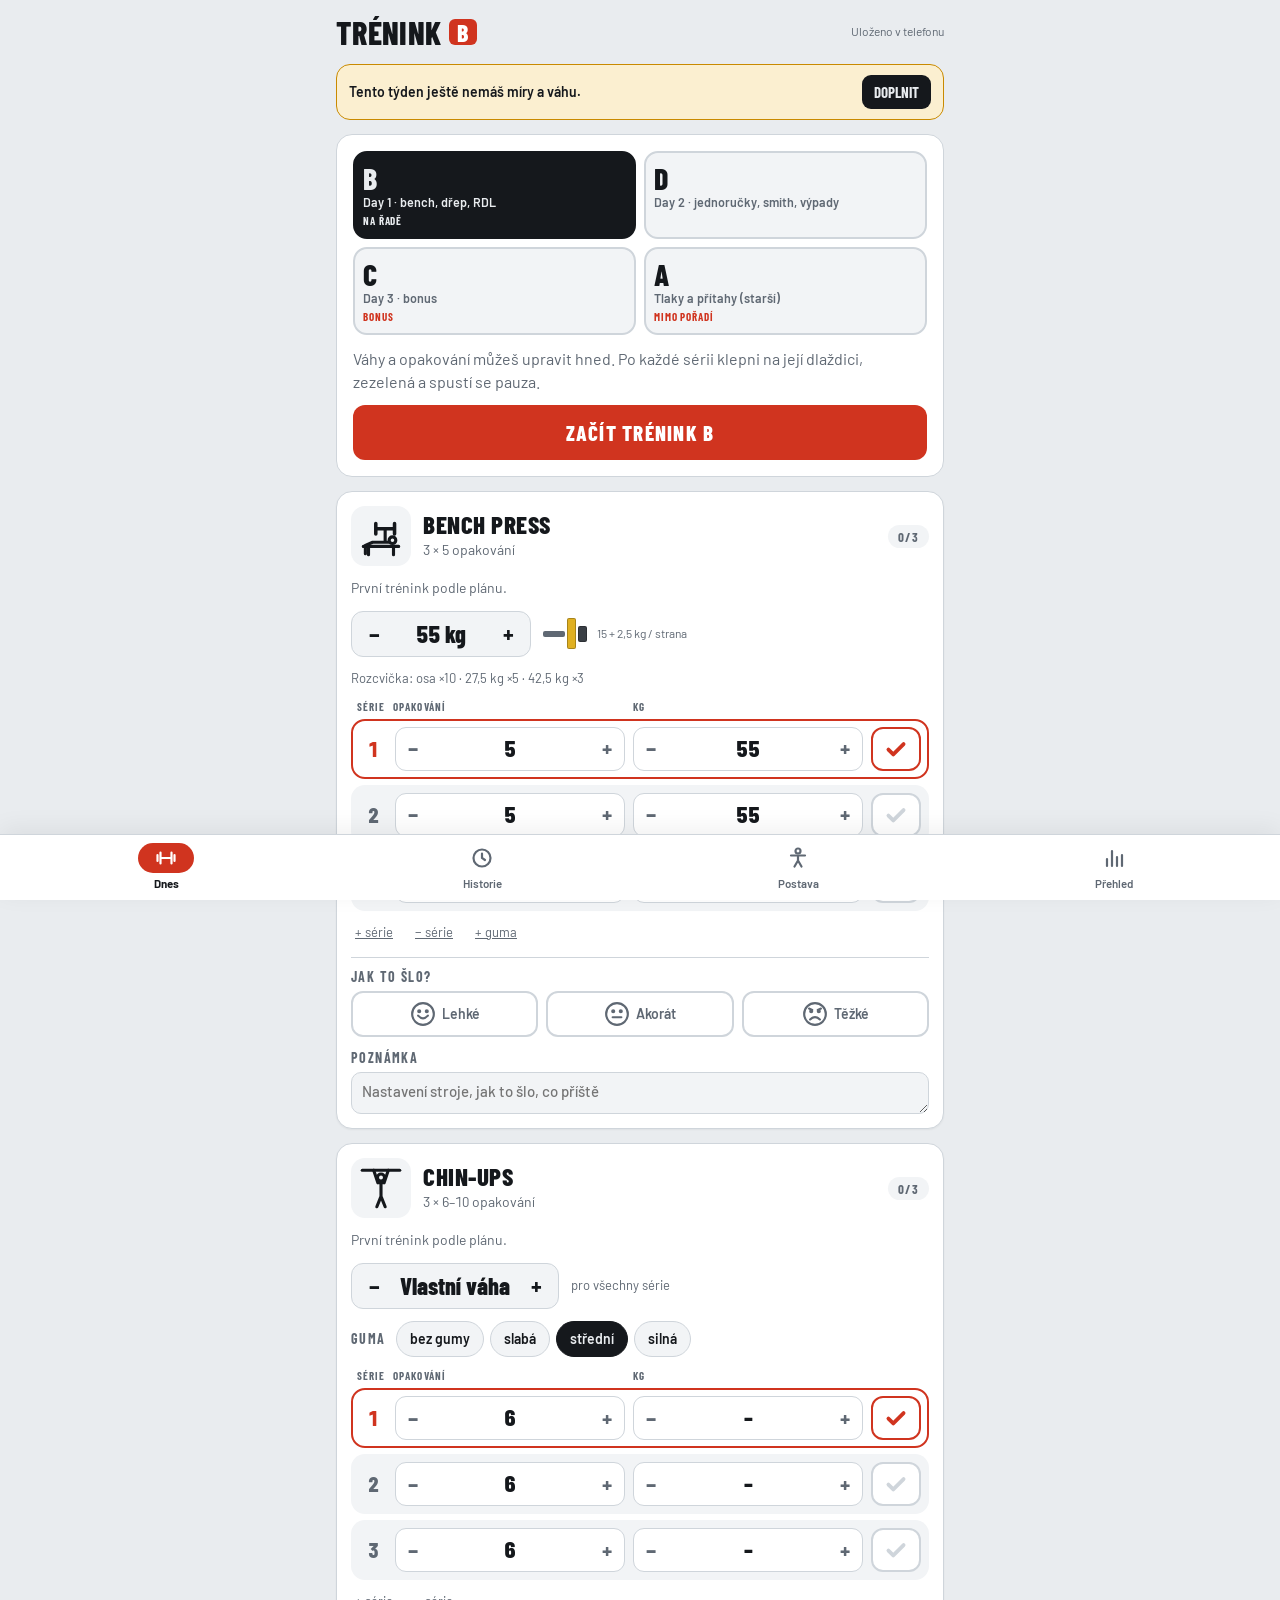
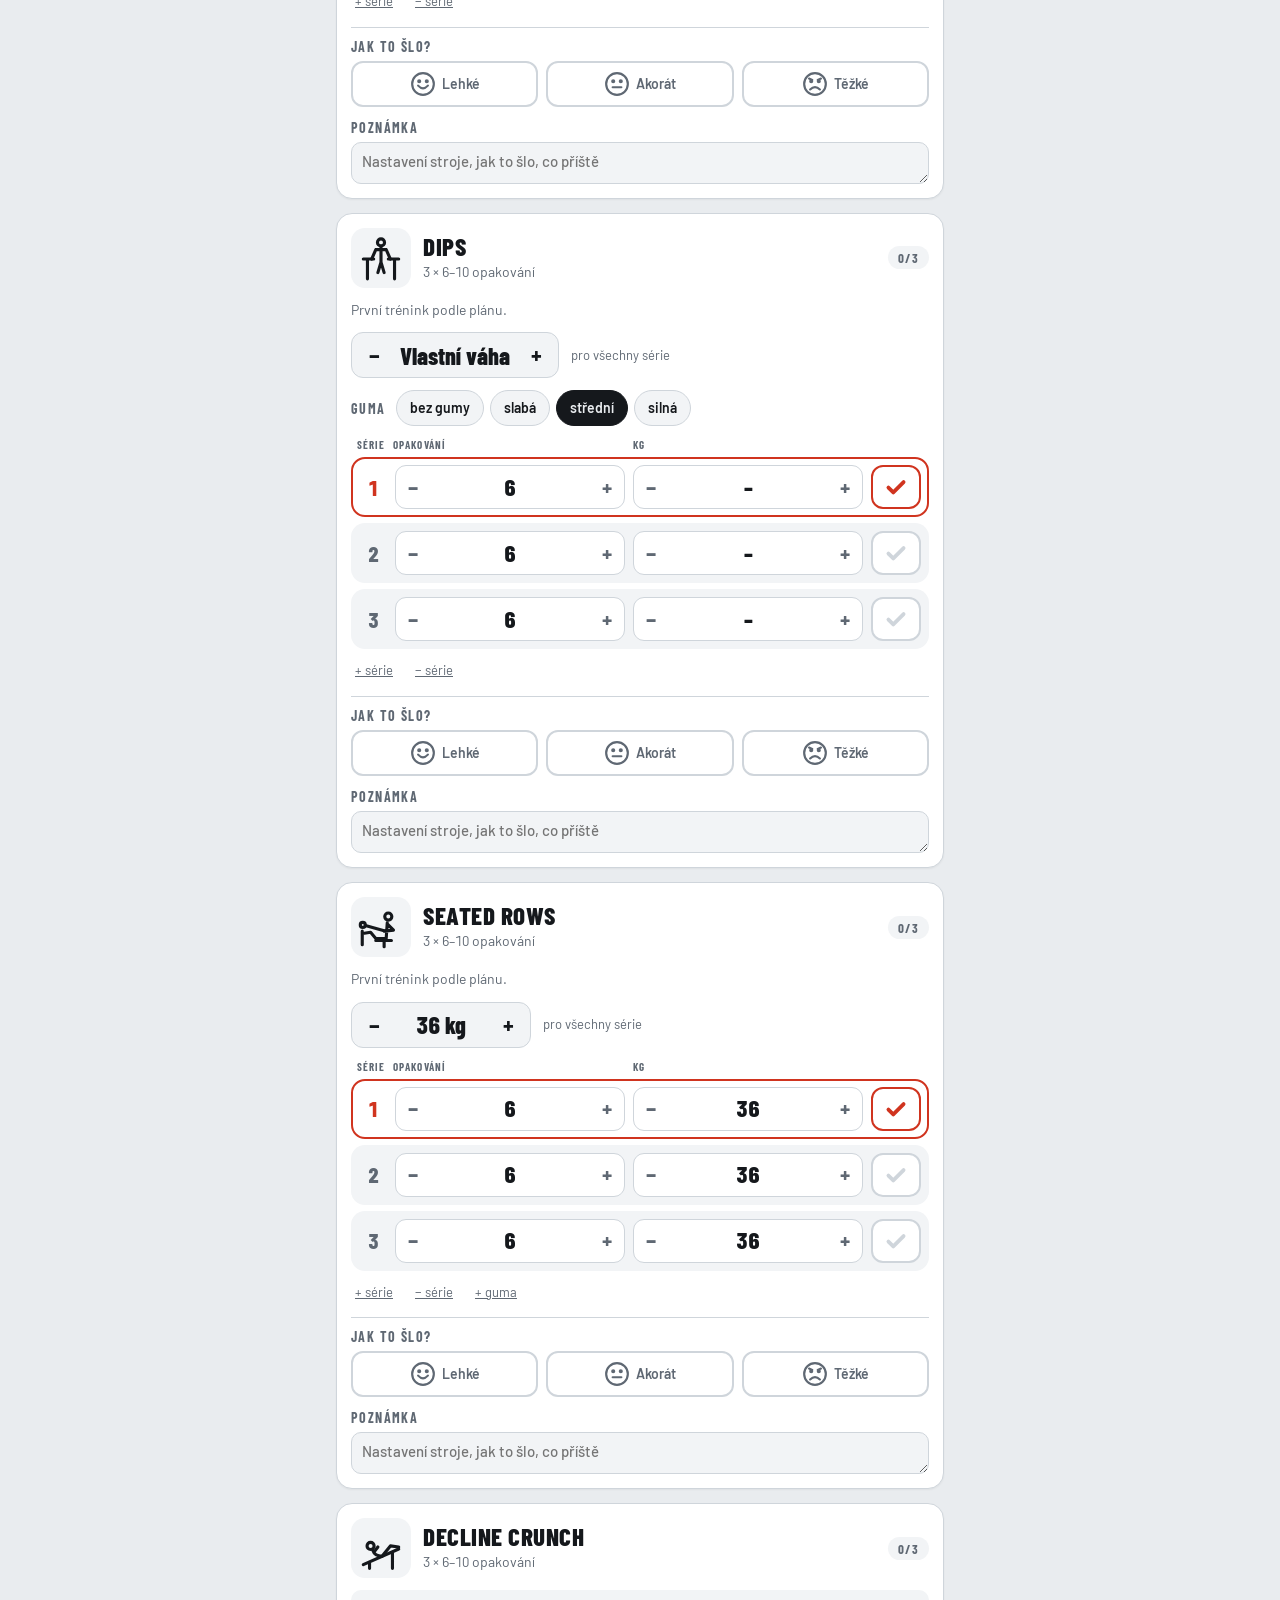
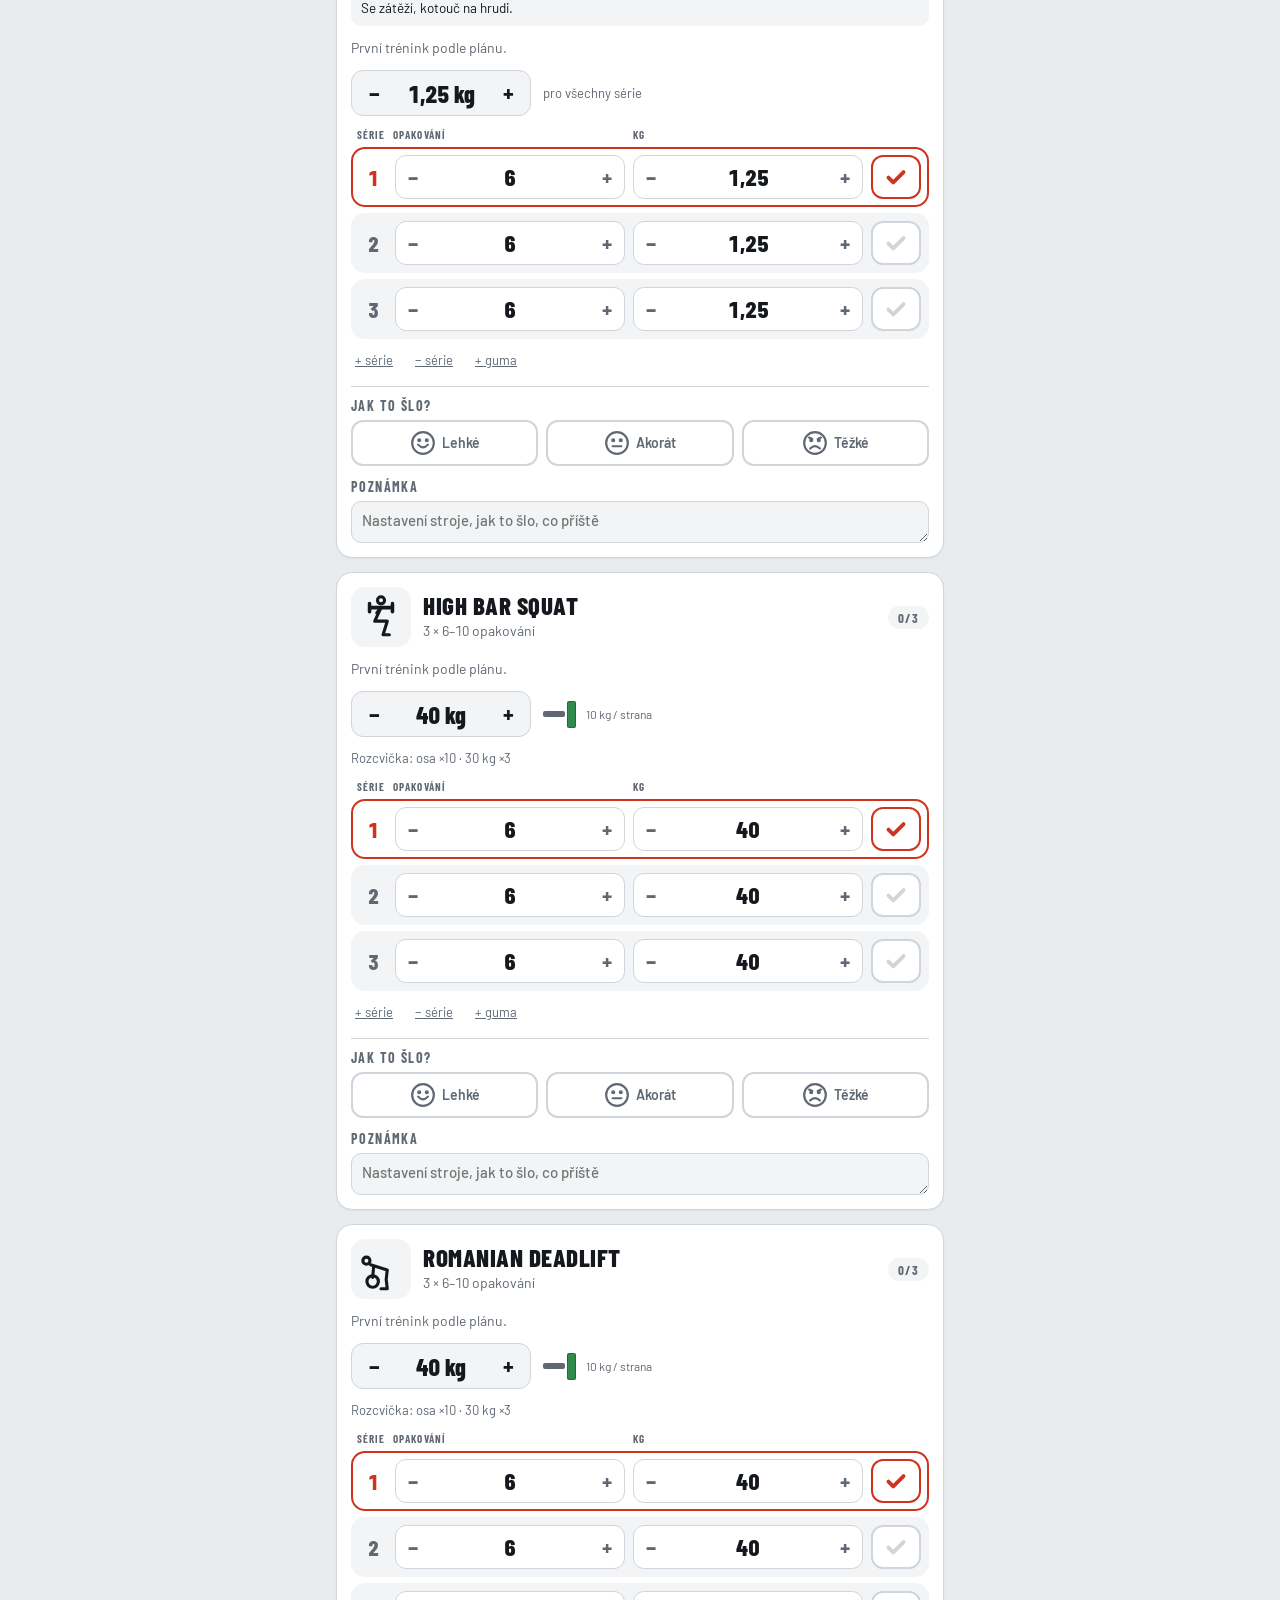
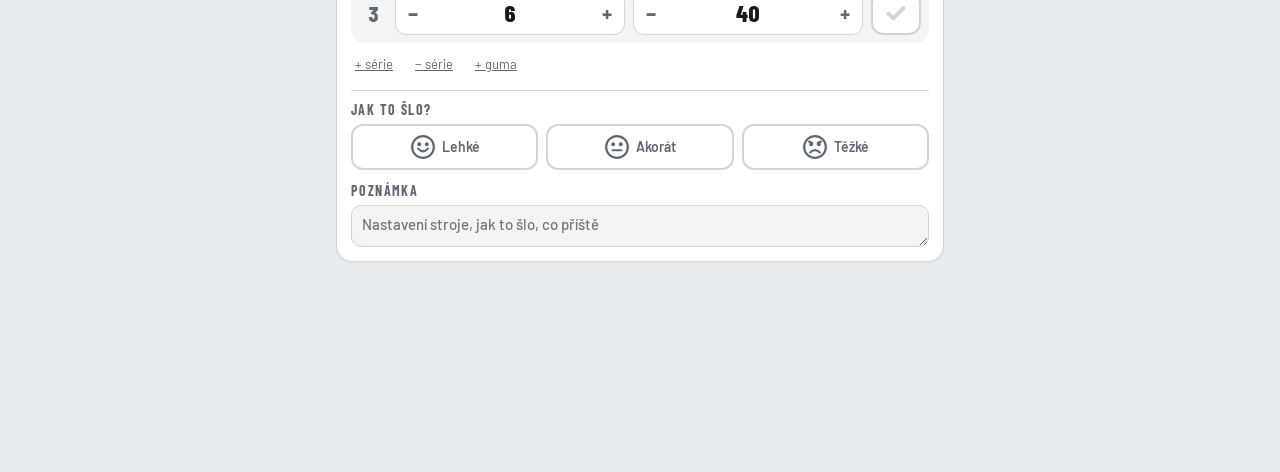
==== docs/index.html @ de50a25e "Nový vzhled: spodní lišta s ikonami, série jako řádky s fajfkou, hotové cviky se sbalí, plovoucí pau" ====
<!doctype html>
<html lang="cs"><head><meta charset="utf-8">
<meta name="viewport" content="width=device-width,initial-scale=1,viewport-fit=cover">
<title>Trénink</title>
<meta name="description" content="Denisův tréninkový deník: série, váhy, míry postavy, přehledy a PDF reporty.">
<meta name="theme-color" content="#0f1215" media="(prefers-color-scheme: dark)">
<meta name="theme-color" content="#e9ecef" media="(prefers-color-scheme: light)">
<link rel="manifest" href="manifest.webmanifest">
<link rel="icon" href="icons/icon-192.png">
<link rel="apple-touch-icon" href="icons/apple-touch-icon.png">
<meta name="apple-mobile-web-app-capable" content="yes"><meta name="mobile-web-app-capable" content="yes">
<meta name="apple-mobile-web-app-status-bar-style" content="black-translucent">
<meta name="apple-mobile-web-app-title" content="Trénink">
<link rel="preconnect" href="https://fonts.googleapis.com"><link rel="preconnect" href="https://fonts.gstatic.com" crossorigin>
<link rel="stylesheet" href="https://fonts.googleapis.com/css2?family=Barlow+Condensed:wght@600;700;800&family=Barlow:wght@400;500;600;700&display=swap">
<style>[hidden]{display:none!important}:root{padding-top:env(safe-area-inset-top,0px);padding-bottom:env(safe-area-inset-bottom,0px)}body{margin:0}img{max-width:100%}
/* Layout: one column of exercise cards (pictogram tile + name, big tappable set tiles, feeling row),
   sticky header with overall progress, rest timer docked at the bottom. */
:root {
  --bg: #e9ecef;
  --surface: #ffffff;
  --sunken: #f2f4f6;
  --ink: #15181c;
  --muted: #5f6873;
  --line: #cfd5db;
  --accent: #d0341f;       /* 25 kg plate red: "teď na řadě" */
  --accent-soft: #fbe6e2;
  --accent-ink: #ffffff;
  --good: #17834a;         /* odcvičeno */
  --good-soft: #dcf1e4;
  --good-ink: #ffffff;
  --warn: #c98a00;
  --warn-soft: #fbefd0;
  --hard: #c2412d;
  --hard-soft: #f9e1dc;
  --p25: #d0341f; --p20: #2457b8; --p15: #e0b021; --p10: #2f8a4c; --p5: #f4f4f4; --p25s: #3a3f45; --p125: #9aa2ab;
  --display: "Barlow Condensed", "Arial Narrow", "Roboto Condensed", sans-serif;
  --body: "Barlow", system-ui, -apple-system, "Segoe UI", sans-serif;
}
@media (prefers-color-scheme: dark) {
  :root:not([data-theme="light"]) {
    --bg: #0f1215; --surface: #1a1e23; --sunken: #14171b; --ink: #eef1f4; --muted: #9aa4ae; --line: #2f363e;
    --accent: #ff5d43; --accent-soft: #3a1914; --accent-ink: #1a0805;
    --good: #3fc97c; --good-soft: #143524; --good-ink: #06140c;
    --warn: #f2b52e; --warn-soft: #3a2d0c; --hard: #ff7a62; --hard-soft: #3d1b15;
    --p5: #d9dcdf; --p25s: #59616a; color-scheme: dark;
  }
}
:root[data-theme="dark"] {
  --bg: #0f1215; --surface: #1a1e23; --sunken: #14171b; --ink: #eef1f4; --muted: #9aa4ae; --line: #2f363e;
  --accent: #ff5d43; --accent-soft: #3a1914; --accent-ink: #1a0805;
  --good: #3fc97c; --good-soft: #143524; --good-ink: #06140c;
  --warn: #f2b52e; --warn-soft: #3a2d0c; --hard: #ff7a62; --hard-soft: #3d1b15;
  --p5: #d9dcdf; --p25s: #59616a; color-scheme: dark;
}
* { box-sizing: border-box; }
[hidden] { display: none !important; }
body { background: var(--bg); color: var(--ink); font: 16px/1.45 var(--body); }
body::before { content: ""; position: fixed; inset: 0 0 auto; height: env(safe-area-inset-top, 0px); z-index: 10; background: var(--bg); }
button { font: inherit; color: inherit; cursor: pointer; -webkit-tap-highlight-color: transparent; }
button:focus-visible { outline: 3px solid var(--accent); outline-offset: 2px; }
svg { display: block; }
.wrap { max-width: 640px; margin: 0 auto; padding-left: max(16px, env(safe-area-inset-left, 0px)); padding-right: max(16px, env(safe-area-inset-right, 0px)); padding-block: 0 210px; }

/* header */
header.top { position: sticky; top: env(safe-area-inset-top, 0px); z-index: 5; background: var(--bg); padding-block: 14px 12px; display: flex; flex-direction: column; gap: 10px; }
.brand { display: flex; align-items: center; justify-content: space-between; gap: 12px; }
h1 { font: 800 32px/1 var(--display); letter-spacing: .01em; text-transform: uppercase; margin: 0; display: flex; align-items: center; gap: 8px; }
h1 .plan { background: var(--accent); color: var(--accent-ink); border-radius: 6px; padding: 2px 8px 0; font-size: 24px; }
.store { font-size: 12px; color: var(--muted); text-align: right; }
.progress { display: flex; align-items: center; gap: 10px; }
.progress .track { flex: 1; height: 10px; border-radius: 99px; background: var(--line); overflow: hidden; }
.progress .fill { height: 100%; background: var(--good); border-radius: 99px; transition: width .3s; }
.progress .num { font: 700 18px var(--display); font-variant-numeric: tabular-nums; min-width: 64px; text-align: right; }

main { display: flex; flex-direction: column; gap: 14px; padding-top: 4px; }
.intro { display: flex; flex-direction: column; gap: 12px; background: var(--surface); border-radius: 16px; padding: 16px; border: 1px solid var(--line); }
.intro p { margin: 0; color: var(--muted); }
.btn { border: 0; border-radius: 12px; padding: 15px 18px; font: 800 21px var(--display); text-transform: uppercase; letter-spacing: .06em; background: var(--accent); color: var(--accent-ink); }
.btn.good { background: var(--good); color: var(--good-ink); }
.btn.ghost { background: transparent; color: var(--muted); border: 1px solid var(--line); font-size: 16px; padding: 11px 14px; }
.btn.ghost.armed { color: var(--hard); border-color: var(--hard); }

/* exercise card */
.ex { background: var(--surface); border: 2px solid var(--line); border-radius: 16px; padding: 14px; display: flex; flex-direction: column; gap: 12px; position: relative; }
.ex.now { border-color: var(--accent); box-shadow: 0 0 0 4px var(--accent-soft); }
.ex.complete { border-color: var(--good); background: linear-gradient(var(--good-soft), var(--good-soft)) top / 100% 76px no-repeat, var(--surface); }
.ex-head { display: grid; grid-template-columns: 60px minmax(0, 1fr) auto; gap: 12px; align-items: center; }
.pic { width: 60px; height: 60px; border-radius: 14px; background: var(--sunken); color: var(--ink); display: grid; place-items: center; position: relative; }
.pic svg { width: 50px; height: 50px; }
.ex.now .pic { background: var(--accent); color: var(--accent-ink); }
.ex.complete .pic { background: var(--good); color: var(--good-ink); }
.pic .badge { position: absolute; right: -6px; bottom: -6px; width: 24px; height: 24px; border-radius: 50%; background: var(--surface); color: var(--good); border: 2px solid var(--good); display: grid; place-items: center; }
.pic .badge svg { width: 14px; height: 14px; }
.ex h2 { font: 800 25px/1 var(--display); text-transform: uppercase; margin: 0; letter-spacing: .02em; }
.ex .sub { font-size: 14px; color: var(--muted); margin-top: 3px; font-variant-numeric: tabular-nums; }
.tag { font: 700 13px var(--display); letter-spacing: .1em; text-transform: uppercase; border-radius: 99px; padding: 4px 10px 3px; white-space: nowrap; }
.tag.now { background: var(--accent); color: var(--accent-ink); }
.tag.done { background: var(--good); color: var(--good-ink); }
.tag.left { background: var(--sunken); color: var(--muted); }
.hint { font-size: 14px; color: var(--muted); margin: 0; }
.hint b { color: var(--ink); font-weight: 700; }
.hint.up b { color: var(--good); }
.load { display: flex; align-items: center; gap: 12px; flex-wrap: wrap; }
.step { display: inline-flex; align-items: center; border: 1px solid var(--line); border-radius: 12px; overflow: hidden; background: var(--sunken); }
.step button { border: 0; background: transparent; width: 44px; height: 44px; font-size: 22px; font-weight: 700; }
.step .val { min-width: 90px; text-align: center; font: 800 24px var(--display); font-variant-numeric: tabular-nums; padding: 0 4px; }
.bands { display: flex; gap: 6px; flex-wrap: wrap; }
.bands button { border: 1px solid var(--line); background: var(--sunken); border-radius: 99px; padding: 7px 13px; font-size: 14px; font-weight: 600; }
.bands button[aria-pressed="true"] { background: var(--ink); color: var(--bg); border-color: var(--ink); }
.plates { display: flex; align-items: center; gap: 2px; height: 36px; }
.plates .bar { width: 22px; height: 6px; background: var(--muted); border-radius: 2px; }
.plates i { display: block; width: 9px; border-radius: 2px; border: 1px solid rgba(0,0,0,.25); }
.plates small { margin-left: 8px; font-size: 12px; color: var(--muted); }

/* sets */
.sets { display: grid; grid-template-columns: repeat(3, minmax(0, 1fr)); gap: 10px; }
.set { display: flex; flex-direction: column; gap: 6px; }
.tile { border: 2px dashed var(--line); background: var(--sunken); border-radius: 14px; padding: 10px 4px 8px; display: flex; flex-direction: column; align-items: center; gap: 2px; min-height: 92px; justify-content: center; }
.tile .n { font-size: 11px; letter-spacing: .12em; text-transform: uppercase; color: var(--muted); font-weight: 600; }
.tile .r { font: 800 34px/1 var(--display); font-variant-numeric: tabular-nums; color: var(--muted); }
.tile .cta { font-size: 12px; color: var(--muted); }
.tile.next { border-style: solid; border-color: var(--accent); background: var(--surface); }
.tile.next .r { color: var(--ink); }
.tile.next .cta { color: var(--accent); font-weight: 700; }
.tile.is-done { border: 2px solid var(--good); background: var(--good); color: var(--good-ink); }
.tile.is-done .n, .tile.is-done .r, .tile.is-done .cta { color: var(--good-ink); }
.tile.is-done .cta { display: flex; align-items: center; gap: 4px; font-weight: 700; }
.tile.is-done .cta svg { width: 14px; height: 14px; }
.tile.static { min-height: 70px; }
.tile .w { font-size: 13px; font-weight: 600; color: var(--muted); font-variant-numeric: tabular-nums; }
.tile .w.odd { color: var(--accent); }
.tile.is-done .w, .tile.is-done .w.odd { color: var(--good-ink); }
.mini { display: grid; grid-template-columns: 32px minmax(0, 1fr) 32px; align-items: center; border: 1px solid var(--line); border-radius: 10px; overflow: hidden; background: var(--surface); }
.mini button { border: 0; background: var(--sunken); height: 34px; font-size: 18px; font-weight: 700; color: var(--ink); }
.mini span { text-align: center; font-size: 12px; color: var(--muted); white-space: nowrap; overflow: hidden; }
.load-row { display: flex; align-items: center; gap: 12px; flex-wrap: wrap; }
.band-row { display: flex; align-items: center; gap: 10px; flex-wrap: wrap; }
.q { font: 700 14px var(--display); text-transform: uppercase; letter-spacing: .1em; color: var(--muted); }
.load { flex-direction: column; align-items: stretch; }

/* feeling */
.feel { display: flex; flex-direction: column; gap: 6px; border-top: 1px solid var(--line); padding-top: 10px; }
.feel .q { font: 700 14px var(--display); text-transform: uppercase; letter-spacing: .1em; color: var(--muted); }
.faces { display: grid; grid-template-columns: repeat(3, minmax(0, 1fr)); gap: 8px; }
.faces button { border: 2px solid var(--line); background: var(--surface); border-radius: 12px; padding: 8px 4px; display: flex; align-items: center; justify-content: center; gap: 6px; font-weight: 600; font-size: 14px; color: var(--muted); }
.faces svg { width: 26px; height: 26px; }
.faces button[data-f="easy"][aria-pressed="true"] { border-color: var(--good); background: var(--good-soft); color: var(--good); }
.faces button[data-f="ok"][aria-pressed="true"] { border-color: var(--warn); background: var(--warn-soft); color: var(--warn); }
.faces button[data-f="hard"][aria-pressed="true"] { border-color: var(--hard); background: var(--hard-soft); color: var(--hard); }
.faces button[aria-pressed="true"] { font-weight: 700; }

.finish { display: flex; flex-direction: column; gap: 8px; }
.ex { scroll-margin-top: 150px; }
.set-tools { display: flex; gap: 14px; flex-wrap: wrap; margin-top: -4px; }
.hint.warm { font-size: 13px; }
.hint.err { color: var(--hard); font-weight: 600; }
.btn.add { background: var(--surface); color: var(--ink); border: 2px dashed var(--line); }
.addbox { border-style: dashed; }
.chips { display: flex; flex-wrap: wrap; gap: 6px; align-items: center; }
.chips .q { width: 100%; }
.chip { border: 1px solid var(--line); background: var(--sunken); border-radius: 99px; padding: 7px 12px; font-size: 14px; font-weight: 600; }
.field { display: flex; flex-direction: column; gap: 6px; }
.field input { font: 600 18px var(--body); color: var(--ink); background: var(--sunken); border: 1px solid var(--line); border-radius: 12px; padding: 10px 12px; width: 100%; min-width: 0; }
.load-row .field input { width: 150px; }
.field input:focus-visible { outline: 3px solid var(--accent); outline-offset: 1px; }
/* body */
.card { background: var(--surface); border: 1px solid var(--line); border-radius: 16px; padding: 14px; display: flex; flex-direction: column; gap: 12px; }
.card h2 { font: 800 24px/1.05 var(--display); text-transform: uppercase; margin: 0; }
.card-head { display: flex; justify-content: space-between; align-items: center; gap: 10px; flex-wrap: wrap; }
.nav { display: flex; align-items: center; gap: 6px; }
.nav button { border: 1px solid var(--line); background: var(--sunken); border-radius: 10px; width: 40px; height: 40px; font-size: 20px; font-weight: 700; }
.nav button:disabled { opacity: .35; cursor: default; }
.banner { display: flex; align-items: center; justify-content: space-between; gap: 10px; background: var(--warn-soft); border: 1px solid var(--warn); border-radius: 14px; padding: 10px 12px; font-size: 14px; font-weight: 600; }
.banner button { border: 0; background: var(--ink); color: var(--bg); border-radius: 9px; padding: 8px 12px; font: 700 15px var(--display); text-transform: uppercase; white-space: nowrap; }
.weight { display: flex; align-items: flex-end; gap: 12px; flex-wrap: wrap; }
.figure { display: grid; grid-template-columns: 110px minmax(0, 1fr); gap: 12px; align-items: start; }
.figure svg { width: 110px; height: auto; }
.figure .sil { fill: var(--sunken); stroke: var(--line); }
.figure .tape { stroke: var(--accent); stroke-width: 2; stroke-dasharray: 4 3; }
.figure .bd circle { fill: var(--accent); }
.figure .bd text { fill: var(--accent-ink); font: 700 8.5px var(--body); }
.meas { display: flex; flex-direction: column; gap: 7px; min-width: 0; }
.m { display: grid; grid-template-columns: 22px minmax(0, 1fr) 74px; gap: 8px; align-items: center; }
.m .no { width: 22px; height: 22px; border-radius: 50%; background: var(--accent); color: var(--accent-ink); font: 700 12px var(--body); display: grid; place-items: center; }
.m label { font-size: 14px; font-weight: 600; line-height: 1.15; min-width: 0; }
.m label small { display: block; font-weight: 500; color: var(--muted); font-size: 11.5px; font-variant-numeric: tabular-nums; }
.m input, .weight input { color: var(--ink); background: var(--sunken); border: 1px solid var(--line); border-radius: 10px; padding: 8px; width: 100%; min-width: 0; font-variant-numeric: tabular-nums; }
.m input { font: 700 18px var(--body); text-align: right; }
.weight input { font: 800 30px var(--display); width: 130px; }
.m input:focus-visible, .weight input:focus-visible { outline: 3px solid var(--accent); outline-offset: 1px; }
.gain { color: var(--good); font-weight: 700; } .loss { color: var(--hard); font-weight: 700; }
.scroll { overflow-x: auto; }
table.t { width: 100%; border-collapse: collapse; font-size: 13px; font-variant-numeric: tabular-nums; }
table.t th { font: 700 12px var(--display); text-transform: uppercase; letter-spacing: .06em; color: var(--muted); text-align: right; padding: 4px 6px; white-space: nowrap; }
table.t td { border-top: 1px solid var(--line); padding: 6px; text-align: right; white-space: nowrap; }
table.t th:first-child, table.t td:first-child { text-align: left; }
/* overview */
.seg { display: inline-grid; grid-template-columns: 1fr 1fr; border: 1px solid var(--line); border-radius: 10px; overflow: hidden; }
.seg button { border: 0; background: var(--surface); padding: 9px 16px; font: 700 15px var(--display); text-transform: uppercase; letter-spacing: .06em; color: var(--muted); }
.seg button[aria-pressed="true"] { background: var(--ink); color: var(--bg); }
.period { font: 700 20px var(--display); text-transform: uppercase; }
.tiles { display: grid; grid-template-columns: repeat(3, minmax(0, 1fr)); gap: 8px; }
.tile2 { background: var(--sunken); border-radius: 12px; padding: 10px; display: flex; flex-direction: column; gap: 2px; min-width: 0; }
.tile2 .n { font-size: 11px; text-transform: uppercase; letter-spacing: .08em; color: var(--muted); font-weight: 600; }
.tile2 .v { font: 800 23px/1.05 var(--display); font-variant-numeric: tabular-nums; }
.tile2 .d { font-size: 11.5px; color: var(--muted); font-variant-numeric: tabular-nums; }
.feelbar { display: flex; height: 12px; border-radius: 99px; overflow: hidden; background: var(--line); }
.feelbar i { display: block; height: 100%; }
.legend { display: flex; gap: 12px; flex-wrap: wrap; font-size: 13px; }
.legend span { display: inline-flex; align-items: center; gap: 4px; }
.legend svg { width: 18px; height: 18px; }
.chart svg { width: 100%; height: auto; }
.chart .bar { fill: var(--accent); }
.chart .grid { stroke: var(--line); }
.chart text { fill: var(--muted); font: 600 10px var(--body); }
.chart text.vl { fill: var(--ink); font-weight: 700; }
.pdfs { display: grid; grid-template-columns: 1fr 1fr; gap: 8px; }
.pdfs .btn { font-size: 17px; padding: 12px 10px; }
.add-actions { display: grid; grid-template-columns: 2fr 1fr; gap: 8px; }

/* timer */
.timer { position: fixed; left: 0; right: 0; bottom: 0; z-index: 8; background: var(--ink); color: var(--bg); padding-block: 12px calc(12px + env(safe-area-inset-bottom, 0px)); padding-left: max(16px, env(safe-area-inset-left, 0px)); padding-right: max(16px, env(safe-area-inset-right, 0px)); }
.timer .in { max-width: 640px; margin: 0 auto; display: flex; align-items: center; gap: 12px; }
.timer .t { font: 800 40px/1 var(--display); font-variant-numeric: tabular-nums; min-width: 94px; }
.timer .t.over { color: var(--accent); }
.timer .what { flex: 1; min-width: 0; font-size: 13px; opacity: .8; }
.timer button { background: transparent; color: var(--bg); border: 1px solid currentColor; border-radius: 9px; padding: 9px 11px; font: 700 15px var(--display); text-transform: uppercase; }

/* history */
.sec { font: 700 14px var(--display); text-transform: uppercase; letter-spacing: .12em; color: var(--muted); margin: 6px 0 0; }
.prs { display: grid; grid-template-columns: repeat(auto-fill, minmax(150px, 1fr)); gap: 8px; }
.pr { background: var(--surface); border: 1px solid var(--line); border-radius: 12px; padding: 10px; display: grid; grid-template-columns: 34px minmax(0, 1fr); gap: 8px; align-items: center; }
.pr svg { width: 34px; height: 34px; color: var(--muted); }
.pr .n { font-size: 12px; color: var(--muted); text-transform: uppercase; letter-spacing: .05em; }
.pr .v { font: 700 19px var(--display); font-variant-numeric: tabular-nums; }
.hist { display: flex; flex-direction: column; gap: 10px; }
.day { background: var(--surface); border: 1px solid var(--line); border-radius: 14px; padding: 12px 14px; display: flex; flex-direction: column; gap: 6px; }
.day-head { display: flex; justify-content: space-between; align-items: baseline; gap: 8px; }
.day h3 { margin: 0; font: 700 21px var(--display); text-transform: uppercase; }
.row { display: grid; grid-template-columns: 26px minmax(0, 1fr) auto 22px; gap: 8px; align-items: center; border-top: 1px solid var(--line); padding-top: 5px; font-size: 14px; font-variant-numeric: tabular-nums; }
.row svg.ic { width: 26px; height: 26px; color: var(--muted); }
.row .val { color: var(--muted); text-align: right; }
.row .fc svg { width: 20px; height: 20px; }
.fc.easy { color: var(--good); } .fc.ok { color: var(--warn); } .fc.hard { color: var(--hard); }
.linkbtn { border: 0; background: none; color: var(--muted); font-size: 13px; text-decoration: underline; padding: 4px; }
.linkbtn.danger { color: var(--hard); }
.empty { color: var(--muted); padding: 24px 0; text-align: center; }
.toast { position: fixed; left: 50%; transform: translateX(-50%); bottom: calc(96px + env(safe-area-inset-bottom, 0px)); background: var(--good); color: var(--good-ink); padding: 10px 16px; border-radius: 10px; font-weight: 700; z-index: 9; }
@media (prefers-reduced-motion: no-preference) {
  .tile, .ex, .faces button { transition: background .15s, border-color .15s, box-shadow .15s; }
  .tile.pop { animation: pop .28s ease-out; }
  @keyframes pop { 40% { transform: scale(1.06); } }
}
.filebtn { display: flex; align-items: center; justify-content: center; text-align: center; cursor: pointer; }
.plans { display: grid; grid-template-columns: repeat(2, minmax(0, 1fr)); gap: 8px; }
.plans button { border: 2px solid var(--line); background: var(--sunken); border-radius: 14px; padding: 10px 8px; display: flex; flex-direction: column; align-items: flex-start; gap: 2px; text-align: left; min-width: 0; }
.plans b { font: 800 30px/1 var(--display); }
.plans span { font-size: 12.5px; line-height: 1.2; color: var(--muted); font-weight: 600; }
.plans i { font-style: normal; font: 700 11px var(--display); text-transform: uppercase; letter-spacing: .08em; color: var(--accent); margin-top: 2px; }
.plans button[aria-pressed="true"] { border-color: var(--ink); background: var(--ink); color: var(--bg); }
.plans button[aria-pressed="true"] span, .plans button[aria-pressed="true"] i { color: var(--bg); }
.hint.setup { color: var(--ink); background: var(--sunken); border-radius: 10px; padding: 8px 10px; font-size: 13.5px; }
.sets { grid-template-columns: repeat(auto-fill, minmax(96px, 1fr)); }
#errbar { position: fixed; left: 8px; right: 8px; top: calc(8px + env(safe-area-inset-top, 0px)); z-index: 50; background: var(--hard); color: #fff; font: 600 13px/1.35 var(--body); padding: 10px 12px; border-radius: 10px; word-break: break-word; }
.note { display: flex; flex-direction: column; gap: 6px; }
.note textarea { font: 500 15px/1.4 var(--body); color: var(--ink); background: var(--sunken); border: 1px solid var(--line); border-radius: 10px; padding: 8px 10px; resize: vertical; min-height: 44px; width: 100%; }
.note textarea:focus-visible { outline: 3px solid var(--accent); outline-offset: 1px; }
.hint.prevnote { background: var(--warn-soft); border-radius: 10px; padding: 8px 10px; color: var(--ink); font-size: 13.5px; }
.rownote { margin: -2px 0 2px 34px; font-size: 13px; color: var(--muted); font-style: italic; }

/* ---- v2 look: bottom tab bar, set rows, folded finished exercises ---- */
.tabs { position: fixed; left: 0; right: 0; bottom: 0; z-index: 9; display: grid; grid-template-columns: repeat(4, minmax(0, 1fr)); background: var(--surface); border-top: 1px solid var(--line); padding-top: 6px; padding-bottom: calc(6px + env(safe-area-inset-bottom, 0px)); padding-left: max(8px, env(safe-area-inset-left, 0px)); padding-right: max(8px, env(safe-area-inset-right, 0px)); box-shadow: 0 -6px 24px rgba(0, 0, 0, .06); }
.tabs button { border: 0; background: transparent; display: flex; flex-direction: column; align-items: center; gap: 3px; padding: 2px 0 4px; font: 600 11.5px var(--body); color: var(--muted); }
.tabs .ic { display: grid; place-items: center; width: 56px; height: 30px; border-radius: 99px; }
.tabs svg { width: 24px; height: 24px; }
.tabs button[aria-selected="true"] { color: var(--ink); font-weight: 700; }
.tabs button[aria-selected="true"] .ic { background: var(--accent); color: var(--accent-ink); }
header.top { padding-block: 16px 12px; }
.timer { left: 10px; right: 10px; bottom: calc(74px + env(safe-area-inset-bottom, 0px)); border-radius: 18px; padding-block: 10px; padding-left: 16px; padding-right: 12px; box-shadow: 0 10px 30px rgba(0, 0, 0, .28); }
.toast { bottom: calc(160px + env(safe-area-inset-bottom, 0px)); }
.ex { border-width: 1px; box-shadow: 0 1px 2px rgba(0, 0, 0, .05); }
.ex.now { border-width: 2px; }
.srows { display: flex; flex-direction: column; gap: 6px; --cols: 28px minmax(0, 1fr) minmax(0, 1fr) 50px; }
.shead { display: grid; grid-template-columns: var(--cols); gap: 8px; padding: 0 6px; font: 700 11px var(--display); text-transform: uppercase; letter-spacing: .1em; color: var(--muted); }
.shead span:first-child { text-align: center; }
.srow { display: grid; grid-template-columns: var(--cols); gap: 8px; align-items: center; padding: 6px; border-radius: 14px; background: var(--sunken); border: 2px solid transparent; }
.srow .sn { font: 800 21px var(--display); text-align: center; color: var(--muted); font-variant-numeric: tabular-nums; }
.nstep { display: grid; grid-template-columns: 34px minmax(0, 1fr) 34px; align-items: center; height: 44px; background: var(--surface); border: 1px solid var(--line); border-radius: 11px; overflow: hidden; }
.nstep button { border: 0; background: transparent; height: 100%; font-size: 21px; font-weight: 700; color: var(--muted); }
.nstep button:active { background: var(--sunken); }
.nstep b { text-align: center; font: 800 23px/1 var(--display); font-variant-numeric: tabular-nums; min-width: 0; }
.nstep.odd b { color: var(--accent); }
.chk { width: 50px; height: 44px; border-radius: 12px; border: 2px solid var(--line); background: var(--surface); color: var(--line); display: grid; place-items: center; }
.chk svg { width: 26px; height: 26px; }
.srow.next { background: var(--surface); border-color: var(--accent); }
.srow.next .sn { color: var(--accent); }
.srow.next .chk { border-color: var(--accent); color: var(--accent); }
.srow.done { background: var(--good-soft); }
.srow.done .sn { color: var(--good); }
.srow.done .nstep { background: transparent; border-color: transparent; }
.srow.done .chk { background: var(--good); border-color: var(--good); color: var(--good-ink); }
.ex.folded { padding: 0; overflow: hidden; }
.fold { width: 100%; border: 0; background: var(--good-soft); display: grid; grid-template-columns: 52px minmax(0, 1fr) auto 18px; gap: 12px; align-items: center; padding: 10px 14px 10px 10px; text-align: left; }
.fold .pic { width: 52px; height: 52px; border-radius: 12px; background: var(--good); color: var(--good-ink); }
.fold .pic > svg { width: 42px; height: 42px; }
.fold .pic { position: relative; display: grid; place-items: center; }
.fold-t { display: flex; flex-direction: column; min-width: 0; }
.fold .nm { font: 800 21px/1.05 var(--display); text-transform: uppercase; letter-spacing: .02em; }
.fold .sub { font-size: 13.5px; color: var(--muted); margin-top: 3px; overflow: hidden; text-overflow: ellipsis; white-space: nowrap; }
.fold .fc svg { width: 26px; height: 26px; }
.fold .chev { font-size: 26px; color: var(--muted); line-height: 1; }
button.tag { border: 0; cursor: pointer; }
.ex.complete { background: var(--surface); }
.load-row .hint { font-size: 13px; }
.note textarea { min-height: 42px; }
@media (prefers-reduced-motion: no-preference) { .srow { transition: background .15s, border-color .15s; } .srow.pop { animation: pop .28s ease-out; } }
</style></head><body>
<div class="wrap">
  <header class="top">
    <div class="brand"><h1>Trénink <span class="plan">A</span></h1><span class="store" id="store">Načítám…</span></div>
    <div class="progress" id="progress" hidden><div class="track"><div class="fill" id="progress-fill" style="width:0"></div></div><span class="num" id="progress-num">0/21</span></div>
  </header>
  <main id="app"></main>
</div>
<nav class="tabs" role="tablist" aria-label="Sekce">
  <button id="tab-today" role="tab" aria-selected="true" data-view="today"><span class="ic"><svg viewBox="0 0 24 24" aria-hidden="true" fill="none" stroke="currentColor" stroke-width="2.2" stroke-linecap="round"><path d="M6.5 6.5v11M17.5 6.5v11M3.5 9v6M20.5 9v6M6.5 12h11"/></svg></span>Dnes</button>
  <button id="tab-hist" role="tab" aria-selected="false" data-view="hist"><span class="ic"><svg viewBox="0 0 24 24" aria-hidden="true" fill="none" stroke="currentColor" stroke-width="2.2" stroke-linecap="round"><circle cx="12" cy="12" r="8.5"/><path d="M12 7.5V12l3 2"/></svg></span>Historie</button>
  <button id="tab-body" role="tab" aria-selected="false" data-view="body"><span class="ic"><svg viewBox="0 0 24 24" aria-hidden="true" fill="none" stroke="currentColor" stroke-width="2.2" stroke-linecap="round"><circle cx="12" cy="5" r="2.5"/><path d="M5 9.5h14M12 9.5v5M12 14.5l-3.5 6M12 14.5l3.5 6"/></svg></span>Postava</button>
  <button id="tab-ov" role="tab" aria-selected="false" data-view="ov"><span class="ic"><svg viewBox="0 0 24 24" aria-hidden="true" fill="none" stroke="currentColor" stroke-width="2.2" stroke-linecap="round"><path d="M5 20v-7M10 20V5M15 20v-9M20 20V9"/></svg></span>Přehled</button>
</nav>
<div class="timer" id="timer" hidden>
  <div class="in">
    <div class="t" id="timer-t">0:00</div>
    <div class="what" id="timer-what">Pauza</div>
    <button id="timer-add" type="button">+30 s</button>
    <button id="timer-skip" type="button">Hotovo</button>
  </div>
</div>
<div class="toast" id="toast" hidden></div>

<script>/* any uncaught error is shown on screen, so a screenshot tells what broke */
const APP_VERSION = "mwaso2to";
function showError(msg) {
  try {
    let el = document.getElementById("errbar");
    if (!el) { el = document.createElement("div"); el.id = "errbar"; el.setAttribute("role", "alert"); document.body.appendChild(el); }
    el.textContent = "Chyba (verze " + APP_VERSION + "): " + msg;
  } catch {}
}
window.addEventListener("error", e => showError((e.message || "neznámá") + (e.lineno ? " @" + e.lineno + ":" + e.colno : "")));
window.addEventListener("unhandledrejection", e => showError("async: " + ((e.reason && (e.reason.message || e.reason.code)) || e.reason)));
/* in claude.ai the page gets db/downloads; installed on the phone it keeps data in the browser */
const IS_ARTIFACT = !!(window.claude && window.claude.use);
const LOCAL_NOTE = IS_ARTIFACT ? "Jen v tomto prohlížeči" : "Uloženo v telefonu";
/* ---------- pictograms (viewBox 0 0 48 48, stroke = currentColor) ---------- */
const S = 'fill="none" stroke="currentColor" stroke-width="3" stroke-linecap="round" stroke-linejoin="round"';
const PIC = {
  bench: `<path d="M7 34h34M12 34v8M36 34v8"/><circle cx="35" cy="28" r="3.2"/><path d="M31 30H16l-7 3v8M28 30V17"/><path d="M19 17h18M19 12v10M37 12v10" stroke-width="3.4"/>`,
  chin:  `<path d="M6 7h36"/><circle cx="24" cy="14" r="3.4"/><path d="M17 7l4 12M31 7l-4 12M21 19h6M24 19v13M24 32l-4 10M24 32l4 10"/>`,
  dips:  `<path d="M7 25h10M31 25h10M11 25v19M37 25v19"/><circle cx="24" cy="9" r="3.4"/><path d="M24 14v14M19 16h10M19 16l-4 9M29 16l4 9M24 28l-3 10M24 28l3 10"/>`,
  row:   `<circle cx="6.5" cy="22" r="2.4"/><path d="M9 22.5l18 5"/><path d="M19 37h15M27 37v6M6 28v13"/><circle cx="31" cy="14" r="3.4"/><path d="M29 35l1-15M30 21l6 6-9 1M29 35H19l-5-6-6 1"/>`,
  crunch:`<path d="M7 40l34-15M13 37.5v6M35 28v15.5"/><circle cx="14" cy="22" r="3.4"/><path d="M25 32c-6 0-8-3-9-6M25 32l8-10 8 1"/><path d="M18 27l3-4"/>`,
  squat: `<circle cx="24" cy="8" r="3.4"/><path d="M13 15h22M13 11v8M35 11v8" stroke-width="3.4"/><path d="M24 15l-6 13M18 28h12l-4 13h6M23 16l-3 4"/>`,
  custom:`<path d="M12 24h24" stroke-width="3.4"/><path d="M8 17v14M14 13v22M34 13v22M40 17v14"/>`,
  ohp:   `<circle cx="22" cy="10" r="3.4"/><path d="M22 15v19h10v8M22 18l-9-3V7M22 18l9-3V7M12 36h16M14 36v7"/><path d="M9 6h8M27 6h8" stroke-width="4"/>`,
  pullup:`<path d="M4 7h40"/><circle cx="24" cy="15" r="3.4"/><path d="M10 7l8 13M38 7l-8 13M18 20h12M24 20v12M24 32l-3 10M24 32l3 10"/>`,
  scap:  `<path d="M6 7h36"/><circle cx="24" cy="17" r="3.4"/><path d="M18 7v15M30 7v15M18 22h12M24 22v11M24 33l-3 9M24 33l3 9M11 27l5-3M37 27l-5-3"/>`,
  incbench:`<path d="M28 37L14 15M28 37h10M30 37v6"/><circle cx="14" cy="11" r="3.2"/><path d="M16 17l10 16 10-2 2 11M18 19l5-12"/><path d="M14 7h18M14 3v8M32 3v8" stroke-width="3.4"/>`,
  hammer:`<path d="M6 7h36"/><circle cx="24" cy="14" r="3.4"/><path d="M19 7l2 12M29 7l-2 12M21 19h6M24 19v13M24 32l-4 10M24 32l4 10M17 4v6M31 4v6"/>`,
  incdb: `<path d="M28 37L14 15M28 37h10M30 37v6"/><circle cx="14" cy="11" r="3.2"/><path d="M16 17l10 16 10-2 2 11M18 19l5-12"/><path d="M19 7h8" stroke-width="4.5"/>`,
  incpush:`<path d="M29 27h13M31 27v16M40 27v16"/><circle cx="35" cy="15" r="3.2"/><path d="M6 42L31 19M31 19l2 8"/>`,
  ringrow:`<path d="M30 3v14"/><circle cx="30" cy="20" r="2.6"/><circle cx="21" cy="17" r="3.2"/><path d="M8 42l13-19M21 24l7-3M4 43h40"/>`,
  plank: `<path d="M4 37h40"/><circle cx="40" cy="21" r="3.2"/><path d="M36 25L8 33M33 26v8h7"/>`,
  legcurl:`<path d="M8 32h22M10 32L8 14M14 32v10"/><circle cx="11" cy="9" r="3.2"/><path d="M12 14l2 15h16l-5 11"/><circle cx="25" cy="41" r="2.6"/>`,
  legext:`<path d="M8 32h22M10 32L8 14M14 32v10"/><circle cx="11" cy="9" r="3.2"/><path d="M12 14l2 15h16l11-6"/><circle cx="42" cy="22" r="2.6"/>`,
  lunge: `<circle cx="24" cy="8" r="3.4"/><path d="M24 13v13l10 4v12M24 26l-8 12-8 2M24 16l-4 9M4 43h40"/><path d="M17 27h6" stroke-width="4"/>`,
  lyingcurl:`<path d="M6 31h34M10 31v11M36 31v11"/><circle cx="8" cy="23" r="3.2"/><path d="M12 27h24l-4-11"/><circle cx="31" cy="14" r="2.6"/>`,
  legraise:`<path d="M10 4v40M10 20h18M28 20v24"/><circle cx="16" cy="9" r="3.2"/><path d="M16 14v14h20M16 17l6 3"/>`,
  rdl:   `<circle cx="10" cy="16" r="3.4"/><path d="M14 20l16 5M30 25l-1 9 1 9h-6M17 21l-1 11"/><circle cx="16" cy="36" r="5.5"/>`,
};
/* exercises that share a drawing */
const PIC_ALIAS = { dbpress: "ohp", scapshrug: "scap", apullup: "pullup", smithinc: "incbench", smithrow: "ringrow" };
const pic = (k, cls = "") => `<svg viewBox="0 0 48 48" class="${cls}" aria-hidden="true" ${S}>${PIC[k] || PIC[PIC_ALIAS[k]] || PIC.custom}</svg>`;
const CHECK = `<svg viewBox="0 0 24 24" aria-hidden="true" fill="none" stroke="currentColor" stroke-width="3.5" stroke-linecap="round" stroke-linejoin="round"><path d="M5 12.5l4.5 4.5L19 7.5"/></svg>`;
const FACES = {
  easy: { label: "Lehké",  mouth: "M7.5 13.5q4.5 5 9 0" },
  ok:   { label: "Akorát", mouth: "M8 15h8" },
  hard: { label: "Těžké",  mouth: "M7.5 17q4.5-4.5 9 0" },
};
const face = f => `<svg viewBox="0 0 24 24" aria-hidden="true" fill="none" stroke="currentColor" stroke-width="2" stroke-linecap="round"><circle cx="12" cy="12" r="10"/><circle cx="8.5" cy="9.5" r=".9" fill="currentColor"/><circle cx="15.5" cy="9.5" r=".9" fill="currentColor"/>${f === "hard" ? '<path d="M6.5 7l3 1.2M17.5 7l-3 1.2"/>' : ""}<path d="${FACES[f].mouth}"/></svg>`;

/* ---------- plan ---------- */
/* A and C were added later; sessions saved before that (no pv) were plan B */
const PLANS = {
  A: { title: "Tlaky a přítahy (starší)", items: [
    { k: "ohp",      name: "Seated double press", note: "Tlaky na ramena vsedě, jednoručky. Váha je na jednu ruku.", sets: 3, min: 6, max: 6, kg: 5, inc: 1, perHand: true, rest: 120 },
    { k: "pullup",   name: "Přítahy (shyby)", note: "Plán 5×3. Až dáš 5×5, appka navrhne slabší gumu.", sets: 5, min: 3, max: 5, kg: null, inc: 2.5, band: "heavy", assist: true, rest: 120 },
    { k: "scap",     name: "Závěs + lopatky k sobě", note: "Ve visu stáhni lopatky k sobě a dolů, paže zůstanou rovné.", sets: 5, min: 3, max: 3, kg: null, inc: 2.5, noProg: true, rest: 60 },
    { k: "incbench", name: "Bench press na horní prsa", note: "Lavice: posunutí 4 zezadu, dva kolíky.", sets: 15, min: 2, max: 2, kg: 50, inc: 2.5, bar: true, rest: 90 },
  ] },
  B: { title: "Day 1 · bench, dřep, RDL", items: [
    { k: "bench",  name: "Bench press",       sets: 3, min: 5, max: 5,  kg: 55, inc: 2.5, bar: true, rest: 180, since: "2026-11-10" },
    { k: "chin",   name: "Chin-ups",          sets: 3, min: 6, max: 10, kg: null, inc: 2.5, band: "medium", assist: true, rest: 120 },
    { k: "dips",   name: "Dips",              sets: 3, min: 6, max: 10, kg: null, inc: 2.5, band: "medium", assist: true, rest: 120 },
    { k: "row",    name: "Seated rows",       sets: 3, min: 6, max: 10, kg: 36, inc: 2, rest: 90, since: "2026-11-10" },
    { k: "crunch", name: "Decline crunch",    note: "Se zátěží, kotouč na hrudi.", sets: 3, min: 6, max: 10, kg: 1.25, inc: 1.25, rest: 60, since: "2026-11-10" },
    { k: "squat",  name: "High bar squat",    sets: 3, min: 6, max: 10, kg: 40, inc: 2.5, bar: true, rest: 150, since: "2026-11-10" },
    { k: "rdl",    name: "Romanian deadlift", sets: 3, min: 6, max: 10, kg: 40, inc: 2.5, bar: true, rest: 120, since: "2026-11-10" },
  ] },
  D: { title: "Day 2 · jednoručky, smith, výpady", items: [
    { k: "dbpress",   name: "Seated dumbbell press", note: "Váha je na jednu ruku.", sets: 3, min: 6, max: 10, kg: 7.5, inc: 2.5, perHand: true, rest: 120 },
    { k: "scapshrug", name: "Hanging scapula shrugs", note: "Ve visu jen lopatky nahoru a dolů, paže rovné.", sets: 2, min: 6, max: 10, kg: null, inc: 2.5, noProg: true, rest: 60 },
    { k: "apullup",   name: "Assisted pull-ups", sets: 3, min: 6, max: 10, kg: null, inc: 2.5, band: "heavy", assist: true, rest: 120 },
    { k: "smithinc",  name: "Incline press (Smith)", sets: 3, min: 6, max: 10, kg: 52.5, inc: 2.5, rest: 150 },
    { k: "smithrow",  name: "Smith machine rows", note: "Přítahy vlastní vahou pod osou Smithova stroje.", sets: 3, min: 6, max: 10, kg: null, inc: 2.5, noProg: true, rest: 90 },
    { k: "lunge",     name: "Walking lunges", note: "Chůze s jednoručkami 2 × 5 kg. Opakování = kroky na každou nohu.", sets: 3, min: 6, max: 10, kg: 5, inc: 2.5, perHand: true, rest: 120 },
    { k: "lyingcurl", name: "Lying leg curls", note: "Dolů pomalu, 3 s.", sets: 3, min: 6, max: 10, kg: 20, inc: 2.5, rest: 90 },
    { k: "legraise",  name: "Supported leg lifts", sets: 3, min: 6, max: 10, kg: null, inc: 2.5, noProg: true, rest: 60 },
  ] },
  C: { title: "Day 3 · bonus", items: [
    { k: "hammer",  name: "Hammer pull-ups", note: "Úchop dlaněmi k sobě.", sets: 3, min: 10, max: 10, kg: null, inc: 2.5, band: "heavy", assist: true, rest: 120 },
    { k: "incdb",   name: "Incline dumbbell press", note: "Dole 2 s pauza. Váha je na jednu ruku.", sets: 3, min: 10, max: 10, kg: 10, inc: 2, perHand: true, rest: 120 },
    { k: "incpush", name: "Incline push-ups", sets: 3, min: 10, max: 10, kg: null, inc: 2.5, noProg: true, rest: 60 },
    { k: "ringrow", name: "Ring rows", sets: 3, min: 10, max: 10, kg: null, inc: 2.5, noProg: true, rest: 90 },
    { k: "plank",   name: "Plank", sets: 3, min: 30, max: 60, step: 5, unit: "s", kg: null, inc: 2.5, noProg: true, rest: 60 },
    { k: "legcurl", name: "Seated leg curls", sets: 3, min: 10, max: 10, kg: null, inc: 2.5, needKg: true, rest: 90 },
    { k: "legext",  name: "Quadriceps extensions", sets: 3, min: 10, max: 10, kg: null, inc: 2.5, needKg: true, rest: 90 },
  ] },
};
/* display order; B (Day 1) and D (Day 2) alternate, C is the bonus day, A stays available */
const PLAN_IDS = ["B", "D", "C", "A"];
const ALL = PLAN_IDS.flatMap(id => PLANS[id].items);
const planId = s => (s && s.pv && PLANS[s.plan]) ? s.plan : "B";
let pickPlan = null;
/* before "Začít trénink" the plan is a draft the user can already adjust; it becomes the training on start or on the first ticked set */
let draftSess = null;
function getDraft() {
  const pid = pickPlan || nextPlan();
  if (!draftSess || draftSess.plan !== pid) draftSess = newSession(pid);
  return draftSess;
}
function beginSession(d) {
  const now = new Date();
  d.id = "s" + now.getTime(); d.startedAt = now.toISOString();
  sessions[d.id] = d; draftSess = null; pickPlan = null; store.save(d);
  keepAwake(); try { actx = actx || new (window.AudioContext || window.webkitAudioContext)(); } catch {}
  return d;
}
/* next plan: B (Day 1) and D (Day 2) alternate */
function nextPlan() {
  const last = sorted().find(x => x.finishedAt && (planId(x) === "B" || planId(x) === "D"));
  return last && planId(last) === "B" ? "D" : "B";
}
/* order = from most help to none (assisted exercises progress along it) */
const BANDS = [["heavy", "silná"], ["medium", "střední"], ["light", "slabá"], ["none", "bez gumy"]];
const BAND_UI = ["none", "light", "medium", "heavy"];
/* rep schemes offered when adding an exercise */
const SCHEMES = [["10", 10, 10], ["5", 5, 5], ["6–10", 6, 10], ["8–12", 8, 12], ["12–15", 12, 15], ["max", 0, 0]];
const COMMON = ["Overhead press", "Biceps curl", "Triceps pushdown", "Lateral raise", "Face pull", "Leg press", "Lunges", "Hip thrust", "Calf raise", "Plank"];
const slug = n => "c-" + n.toLowerCase().normalize("NFD").replace(/[\u0300-\u036f]/g, "").replace(/[^a-z0-9]+/g, "-").replace(/^-|-$/g, "");
/* the session's exercises: plan A plus anything added that day */
const planOf = s => PLANS[planId(s)].items.concat((s && s.extra) || []);
function customDefs() {
  const seen = {};
  sorted().forEach(s => (s.extra || []).forEach(d => { if (!seen[d.k]) seen[d.k] = d; }));
  return Object.values(seen);
}
function makeDef(name, scheme, sets, kg) {
  const [, min, max] = SCHEMES.find(x => x[0] === scheme) || SCHEMES[0];
  const d = { k: slug(name), name, sets, inc: 2.5, kg, rest: 90, custom: true };
  if (!max) Object.assign(d, { open: true, start: 10 }); else Object.assign(d, { min, max });
  return d;
}
function warmup(kg) {
  if (kg == null || kg < 40) return "";
  const r = v => Math.round(v / 2.5) * 2.5;
  const steps = [[BAR, 10], [r(kg * .5), 5], [r(kg * .75), 3]].filter((x, i) => i === 0 || (x[0] > BAR && x[0] < kg));
  return steps.map(([w, n]) => `${w === BAR ? "osa" : fmt(w) + " kg"} ×${n}`).join(" · ");
}
const BAR = 20, PLATES = [25, 20, 15, 10, 5, 2.5, 1.25];
const PCOL = { 25: "--p25", 20: "--p20", 15: "--p15", 10: "--p10", 5: "--p5", 2.5: "--p25s", 1.25: "--p125" };
const PH = { 25: 36, 20: 36, 15: 31, 10: 27, 5: 21, 2.5: 16, 1.25: 13 };

const $ = s => document.querySelector(s);
const fmt = n => String(Math.round(n * 100) / 100).replace(".", ",");
const esc = s => String(s).replace(/[&<>"]/g, c => ({ "&": "&amp;", "<": "&lt;", ">": "&gt;", '"': "&quot;" }[c]));
const bandName = b => (BANDS.find(x => x[0] === b) || [, b])[1];
/* a set's weight; older sessions kept one weight per exercise */
const kgOf = (e, x) => x.kg !== undefined ? x.kg : (e.kg ?? null);
const stepKg = (v, d, inc) => { if (v == null) return d > 0 ? inc : null; const r = Math.round((v + d * inc) * 100) / 100; return r <= 0 ? null : r; };
function setsTxt(sets, band) {
  if (!sets.length) return "vynecháno";
  const same = sets.every(x => x.kg === sets[0].kg);
  let t = same
    ? sets.map(x => x.reps).join(" · ") + (sets[0].kg != null ? ` @ ${fmt(sets[0].kg)} kg` : "")
    : sets.map(x => x.reps + (x.kg != null ? ` @ ${fmt(x.kg)}` : " @ 0")).join(" · ") + " kg";
  if (band && band !== "none") t += `, guma ${bandName(band)}`;
  return t;
}

let sessions = {};
let view = "today";
let store = null;
let popAt = null, nextUp = false;
const smooth = () => matchMedia("(prefers-reduced-motion: reduce)").matches ? "auto" : "smooth";

/* ---------- storage ---------- */
const LKEY = "denis-trenink-v1", BKEY = "denis-postava-v1";
let body = {};            // ISO week -> { id, week, date, weight, neck, ... }
let bodyStore = null;
function localStore(key, get, set) {
  try { set(JSON.parse(localStorage.getItem(key) || "{}")); } catch { set({}); }
  const persist = () => { try { localStorage.setItem(key, JSON.stringify(get())); } catch {} };
  return { save: persist, remove: persist };
}
function dbStore(col, get, set, order) {
  // rev = local edits made, acked = edits the store has confirmed. While rev > acked,
  // the local copy wins over anything the store sends back.
  const busy = {}, again = {}, timers = {}, rev = {}, acked = {}, gone = {};
  const dirty = id => (rev[id] || 0) > (acked[id] || 0);
  async function write(id) {
    if (busy[id]) { again[id] = true; return; }
    busy[id] = true;
    const r = rev[id] || 0;
    try {
      const cur = get()[id];
      if (cur) await col.doc(id).set(JSON.parse(JSON.stringify(cur)));
      else await col.doc(id).delete();
      acked[id] = Math.max(acked[id] || 0, r);
      if (!Object.keys(rev).some(dirty)) $("#store").textContent = "Uloženo v účtu";
    } catch (e) { $("#store").textContent = "Neuloženo: " + (e && e.code || "chyba"); }
    busy[id] = false;
    if (again[id] || dirty(id)) { again[id] = false; write(id); }
  }
  const bump = id => { rev[id] = (rev[id] || 0) + 1; $("#store").textContent = "Ukládám…"; };
  return {
    save(x) { bump(x.id); delete gone[x.id]; clearTimeout(timers[x.id]); timers[x.id] = setTimeout(() => write(x.id), 400); },
    remove(id) { bump(id); gone[id] = true; clearTimeout(timers[id]); write(id); },
    listen() {
      const t = setTimeout(() => { $("#store").textContent = "Server neodpovídá"; }, 10000);
      col.orderBy(order, "desc").limit(200).onSnapshot(snap => {
        clearTimeout(t);
        const fresh = {}, cur = get();
        // snapshot data is frozen: copy it so the page can edit it
        snap.docs.forEach(d => { fresh[d.id] = JSON.parse(JSON.stringify(d.data())); });
        Object.keys(rev).filter(dirty).forEach(id => { if (gone[id]) delete fresh[id]; else if (cur[id]) fresh[id] = cur[id]; });
        set(fresh);
        if (!Object.keys(rev).some(dirty)) $("#store").textContent = "Uloženo v účtu";
        render();
      }, e => { clearTimeout(t); $("#store").textContent = "Chyba úložiště: " + (e && e.code || ""); });
    }
  };
}
async function initStore() {
  store = localStore(LKEY, () => sessions, v => { sessions = v; });
  bodyStore = localStore(BKEY, () => body, v => { body = v; });
  $("#store").textContent = LOCAL_NOTE;
  render();
  if (!IS_ARTIFACT) { try { navigator.storage && navigator.storage.persist && navigator.storage.persist(); } catch {} }
  try {
    if (!window.claude || !window.claude.use) return;
    const [db, user] = await Promise.all([window.claude.use("db"), window.claude.use("user")]);
    const uid = user ? await user.id() : null;
    if (!db || !uid) { $("#store").textContent = "Jen v tomto prohlížeči (nepřihlášen)"; return; }
    const localS = sessions, localB = body;
    store = dbStore(db.collection("data/users/" + uid), () => sessions, v => { sessions = v; }, "startedAt");
    bodyStore = dbStore(db.collection("data/users/" + uid + "/profile/body"), () => body, v => { body = v; }, "week");
    sessions = {}; body = {};
    store.listen(); bodyStore.listen();
    Object.values(localS).forEach(x => { sessions[x.id] = x; store.save(x); });
    Object.values(localB).forEach(x => { body[x.id] = x; bodyStore.save(x); });
    try { localStorage.removeItem(LKEY); localStorage.removeItem(BKEY); } catch {}
  } catch { /* keep local */ }
}

/* ---------- training logic ---------- */
const sorted = () => Object.values(sessions).sort((a, b) => b.startedAt.localeCompare(a.startedAt));
const active = () => sorted().find(s => !s.finishedAt);
function lastOf(k, exceptId) {
  for (const s of sorted()) {
    if (s.id === exceptId || !s.finishedAt) continue;
    const e = s.ex && s.ex[k];
    if (e && e.sets.some(x => x.done)) return e;
  }
  return null;
}
/* start time of the session lastOf() found */
function lastAt(k, exceptId) {
  for (const s of sorted()) {
    if (s.id === exceptId || !s.finishedAt) continue;
    const e = s.ex && s.ex[k];
    if (e && e.sets.some(x => x.done)) return s.startedAt;
  }
  return null;
}
function suggest(p, exceptId) {
  const last = lastOf(p.k, exceptId);
  const first = p.open ? p.start : p.min;
  const base = { kg: p.kg ?? null, band: p.band || "none", sets: Array.from({ length: p.sets }, () => ({ reps: first, kg: p.kg ?? null })), note: "První trénink podle plánu.", up: false };
  if (!last) return base;
  /* the coach changed this exercise after the last time it was done: his numbers win */
  const at = lastAt(p.k, exceptId);
  if (p.since && at && at.slice(0, 10) < p.since) {
    const was = setsTxt(last.sets.filter(x => x.done).map(x => ({ reps: x.reps, kg: kgOf(last, x) })), last.band);
    return { ...base, band: p.band || last.band || "none", note: `Nový plán od ${p.since.slice(8, 10).replace(/^0/, "")}. ${p.since.slice(5, 7).replace(/^0/, "")}.: <b>${p.kg != null ? fmt(p.kg) + " kg" : "vlastní váha"}</b>. Minule ${was}.`, up: p.kg != null && last.kg != null && p.kg > last.kg };
  }
  const ls = last.sets.map(x => ({ reps: x.reps, kg: kgOf(last, x), done: x.done }));
  const done = ls.filter(x => x.done);
  const all = ls.length >= p.sets && ls.every(x => x.done);
  const hard = last.feel === "hard";
  const band = last.band || p.band || "none";
  const kgs = done.map(x => x.kg).filter(k => k != null);
  const topKg = kgs.length ? Math.max(...kgs) : null;
  const same = done.every(x => x.kg === done[0].kg);
  const lastTxt = setsTxt(done, band);
  const feelTxt = last.feel ? ` (${FACES[last.feel].label.toLowerCase()})` : "";
  const more = cap => ls.map(x => ({ reps: Math.min(cap ?? 999, x.reps + (x.done && !hard ? (p.step || 1) : 0)), kg: x.kg }));
  const out = { ...base, band, kg: topKg ?? (last.kg ?? null) };
  if (p.open) return { ...out, sets: more(), note: `Minule <b>${lastTxt}</b>${feelTxt}. ${hard ? "Zopakuj to." : "Zkus o 1 víc na sérii."}` };
  if (p.noProg) return { ...out, sets: p.min === p.max ? ls.map(x => ({ reps: p.min, kg: x.kg })) : more(p.max), note: `Minule <b>${lastTxt}</b>${feelTxt}. ${p.min === p.max ? "Zopakuj to." : "Zkus o kousek víc."}` };
  const maxed = all && done.every(x => x.reps >= p.max) && same && !hard;
  if (maxed && p.assist && band !== "none") {
    const nb = BANDS[Math.min(BANDS.findIndex(b => b[0] === band) + 1, BANDS.length - 1)][0];
    return { ...out, band: nb, sets: ls.map(x => ({ reps: p.min, kg: x.kg })), up: true, note: `Minule <b>${lastTxt}</b>${feelTxt}. Dnes <b>${nb === "none" ? "bez gumy" : bandName(nb) + " guma"}</b>.` };
  }
  if (maxed) {
    const kg = stepKg(topKg, 1, p.inc);
    return { ...out, kg, sets: ls.map(() => ({ reps: p.min, kg })), up: true, note: `Minule <b>${lastTxt}</b>${feelTxt}. Dnes <b>+${fmt(p.inc)} kg</b>.` };
  }
  const sets = p.min === p.max ? ls.map(x => ({ reps: p.min, kg: x.kg })) : more(p.max);
  return { ...out, sets, note: `Minule <b>${lastTxt}</b>${feelTxt}. ${hard ? "Zůstaň na stejné zátěži." : p.min === p.max ? "Dodělej všechny série." : "Přidej opakování."}` };
}
function newSession(pid) {
  const now = new Date();
  const s = { id: "s" + now.getTime(), plan: pid, pv: 2, startedAt: now.toISOString(), finishedAt: null, ex: {}, hints: {} };
  PLANS[pid].items.forEach(p => addEx(s, p)); s.extra = [];
  return s;
}
function addEx(s, p) {
  {
    const g = suggest(p, s.id);
    s.ex[p.k] = { kg: g.kg ?? null, band: g.band || "none", feel: null, sets: g.sets.map(x => ({ reps: x.reps, kg: x.kg ?? null, done: false })) };
    const prev = lastOf(p.k, s.id);
    s.hints[p.k] = { note: g.note, up: g.up, prevNote: prev && prev.note ? prev.note : "" };
  }
}
/* a session from an older version can miss exercises of its plan: add them, never crash */
function ensureEx(s) {
  if (!s || !s.ex) return false;
  let fixed = false;
  s.hints = s.hints || {};
  planOf(s).forEach(p => { const e = s.ex[p.k];
    if (!e || !Array.isArray(e.sets) || !e.sets.length) { addEx(s, p); fixed = true; } });
  return fixed;
}
function plates(kg) {
  let side = (kg - BAR) / 2; const out = [];
  if (side < 0) return null;
  for (const p of PLATES) while (side >= p - 1e-9) { out.push(p); side -= p; }
  return { out, rest: Math.round(side * 2 * 100) / 100 };
}

/* ---------- render ---------- */
function platesHtml(kg) {
  const r = plates(kg);
  if (!r) return "";
  const ps = r.out.map(p => `<i style="height:${PH[p]}px;background:var(${PCOL[p]})" title="${fmt(p)} kg"></i>`).join("");
  return `<div class="plates" aria-label="Na každou stranu: ${r.out.map(fmt).join(" + ") || "nic"} kg"><span class="bar"></span>${ps}<small>${r.out.length ? r.out.map(fmt).join(" + ") + " kg / strana" : "jen osa 20 kg"}${r.rest ? ` (chybí ${fmt(r.rest)} kg)` : ""}</small></div>`;
}
/* finished exercises fold into one line; tap to open again */
const openEx = {}, bandOpen = {};
function exHtml(p, e, hint, live, isNow) {
  const doneN = e.sets.filter(x => x.done).length;
  const complete = live && doneN === e.sets.length;
  const unit = p.unit === "s" ? "s" : "opakování";
  const tgt = p.open ? `${e.sets.length} série, co nejvíc` : `${e.sets.length} × ${p.min === p.max ? p.min : p.min + "–" + p.max} ${unit}`;
  const kgTxt = v => v == null ? (p.needKg ? "nastav kg" : "vl. váha") : fmt(v) + (p.perHand ? " kg/ruka" : " kg");
  if (complete && !openEx[p.k]) {
    const ok = e.sets.map(x => ({ reps: x.reps, kg: kgOf(e, x) }));
    return `<section class="ex complete folded" id="ex-${p.k}">
      <button type="button" class="fold" data-act="expand" data-k="${p.k}" aria-expanded="false" aria-label="${esc(p.name)}, hotovo, otevřít">
        <span class="pic">${pic(p.k)}<span class="badge">${CHECK}</span></span>
        <span class="fold-t"><span class="nm">${esc(p.name)}</span><span class="sub">${setsTxt(ok, e.band)}</span></span>
        ${e.feel ? `<span class="fc ${e.feel}">${face(e.feel)}</span>` : ""}
        <span class="chev" aria-hidden="true">›</span>
      </button>
    </section>`;
  }
  const showBand = p.band || (e.band && e.band !== "none") || bandOpen[p.k];
  const load = `<div class="load-row">
      <div class="step"><button type="button" data-act="kg" data-k="${p.k}" data-d="-1" aria-label="Ubrat ${fmt(p.inc)} kg všem sériím">−</button><span class="val">${e.kg == null ? (p.needKg ? "Nastav kg" : "Vlastní váha") : fmt(e.kg) + " kg"}</span><button type="button" data-act="kg" data-k="${p.k}" data-d="1" aria-label="Přidat ${fmt(p.inc)} kg všem sériím">+</button></div>
      ${p.bar && e.kg != null ? platesHtml(e.kg) : `<span class="hint">${p.perHand ? "na jednu ruku" : "pro všechny série"}</span>`}
    </div>
    ${showBand ? `<div class="band-row"><span class="q">Guma</span><div class="bands" role="group" aria-label="Guma">${BAND_UI.map(b => `<button type="button" data-act="band" data-k="${p.k}" data-b="${b}" aria-pressed="${(e.band || "none") === b}">${bandName(b)}</button>`).join("")}</div></div>` : ""}`;
  const nextI = e.sets.findIndex(x => !x.done);
  const rows = e.sets.map((x, i) => {
    const kg = kgOf(e, x);
    const cls = x.done ? " done" : (i === nextI ? " next" : "");
    const pop = popAt === p.k + i ? " pop" : "";
    const odd = kg !== (e.kg ?? null) ? " odd" : "";
    return `<div class="srow${cls}${pop}">
      <span class="sn">${i + 1}</span>
      <div class="nstep"><button type="button" data-act="rep" data-k="${p.k}" data-i="${i}" data-d="-1" aria-label="Série ${i + 1}: méně ${p.unit === "s" ? "sekund" : "opakování"}">−</button><b>${x.reps}</b><button type="button" data-act="rep" data-k="${p.k}" data-i="${i}" data-d="1" aria-label="Série ${i + 1}: více ${p.unit === "s" ? "sekund" : "opakování"}">+</button></div>
      <div class="nstep${odd}"><button type="button" data-act="skg" data-k="${p.k}" data-i="${i}" data-d="-1" aria-label="Série ${i + 1}: ubrat ${fmt(p.inc)} kg">−</button><b>${kg == null ? "–" : fmt(kg)}</b><button type="button" data-act="skg" data-k="${p.k}" data-i="${i}" data-d="1" aria-label="Série ${i + 1}: přidat ${fmt(p.inc)} kg">+</button></div>
      <button type="button" class="chk" data-act="done" data-k="${p.k}" data-i="${i}" aria-pressed="${x.done}" aria-label="Série ${i + 1}, ${x.reps} ${p.unit === "s" ? "sekund" : "opakování"}, ${kgTxt(kg)}: ${x.done ? "odcvičeno, klepni pro zrušení" : "označit jako odcvičenou"}">${CHECK}</button>
    </div>`;
  }).join("");
  const tag = !live ? "" : complete ? `<span class="tag done">Hotovo</span>` : isNow ? `<span class="tag now">Teď</span>` : `<span class="tag left">${doneN}/${e.sets.length}</span>`;
  const feel = live ? `<div class="feel"><span class="q">Jak to šlo?</span><div class="faces" role="group" aria-label="Pocit z cviku">${
    Object.keys(FACES).map(f => `<button type="button" data-act="feel" data-k="${p.k}" data-f="${f}" aria-pressed="${e.feel === f}">${face(f)}${FACES[f].label}</button>`).join("")}</div></div>` : "";
  return `<section class="ex${complete ? " complete" : isNow ? " now" : ""}" id="ex-${p.k}">
    <div class="ex-head">
      <div class="pic">${pic(p.k)}${complete ? `<span class="badge">${CHECK}</span>` : ""}</div>
      <div><h2>${esc(p.name)}</h2><div class="sub">${tgt}</div></div>
      ${complete ? `<button type="button" class="tag done" data-act="expand" data-k="${p.k}" aria-expanded="true">Sbalit</button>` : tag}
    </div>
    ${p.note ? `<p class="hint setup">${esc(p.note)}</p>` : ""}
    ${hint ? `<p class="hint${hint.up ? " up" : ""}">${hint.note}</p>` : ""}
    ${hint && hint.prevNote ? `<p class="hint prevnote"><b>Minule sis poznamenal:</b> ${esc(hint.prevNote)}</p>` : ""}
    <div class="load">${load}</div>
    ${p.bar && warmup(e.kg) ? `<p class="hint warm">Rozcvička: ${warmup(e.kg)}</p>` : ""}
    <div class="srows">
      <div class="shead" aria-hidden="true"><span>Série</span><span>${p.unit === "s" ? "Sekundy" : "Opakování"}</span><span>${p.perHand ? "Kg / ruka" : "Kg"}</span><span></span></div>
      ${rows}
    </div>
    ${live ? `<div class="set-tools"><button type="button" class="linkbtn" data-act="addset" data-k="${p.k}">+ série</button>${e.sets.length > 1 && !e.sets[e.sets.length - 1].done ? `<button type="button" class="linkbtn" data-act="delset" data-k="${p.k}">− série</button>` : ""}${showBand ? "" : `<button type="button" class="linkbtn" data-act="bandopen" data-k="${p.k}">+ guma</button>`}${p.custom && !e.sets.some(x => x.done) ? `<button type="button" class="linkbtn danger" data-act="delex" data-k="${p.k}">Odebrat cvik</button>` : ""}</div>` : ""}
    ${feel}
    ${live ? `<label class="note" for="note-${p.k}"><span class="q">Poznámka</span><textarea id="note-${p.k}" data-note="${p.k}" rows="1" maxlength="500" placeholder="Nastavení stroje, jak to šlo, co příště">${esc(e.note || "")}</textarea></label>` : ""}
  </section>`;
}
function renderToday() {
  const s = active();
  const remind = body[isoWeek(new Date())] ? "" : `<div class="banner"><span>Tento týden ještě nemáš míry a váhu.</span><button type="button" id="goto-body">Doplnit</button></div>`;
  return remind + renderToday2(s);
}
function renderToday2(s) {
  if (!s) {
    const preview = getDraft(), pid = preview.plan;
    const n = sorted().filter(x => x.finishedAt).length;
    const next = nextPlan();
    return `<div class="intro">
      <div class="plans" role="group" aria-label="Plán">${PLAN_IDS.map(id => `<button type="button" data-a="pick" data-p="${id}" aria-pressed="${id === pid}"><b>${id}</b><span>${PLANS[id].title}</span>${id === next ? "<i>na řadě</i>" : id === "C" ? "<i>bonus</i>" : id === "A" ? "<i>mimo pořadí</i>" : ""}</button>`).join("")}</div>
      <p>${n ? `Máš za sebou ${n} ${n === 1 ? "trénink" : n < 5 ? "tréninky" : "tréninků"}. Váhy a opakování navazují na poslední trénink. Upravit je můžeš hned, trénink se spustí tlačítkem nebo první odkliknutou sérií.` : "Váhy a opakování můžeš upravit hned. Po každé sérii klepni na její dlaždici, zezelená a spustí se pauza."}</p>
      <button class="btn" id="start" type="button">Začít trénink ${pid}</button></div>
      ${planOf(preview).map(p => exHtml(p, preview.ex[p.k], preview.hints[p.k], true, false)).join("")}`;
  }
  const defs = planOf(s);
  const nowK = (defs.find(p => s.ex[p.k].sets.some(x => !x.done)) || {}).k;
  return `${defs.map(p => exHtml(p, s.ex[p.k], s.hints && s.hints[p.k], true, p.k === nowK)).join("")}
    ${addHtml(s)}
    <div class="finish">
      <button class="btn${nowK ? "" : " good"}" id="finish" type="button">Dokončit trénink</button>
      <button class="btn ghost${pendingDiscard ? " armed" : ""}" id="discard" type="button">${pendingDiscard ? "Opravdu zahodit? Klepni znovu" : "Zahodit trénink"}</button>
    </div>`;
}
let pendingDiscard = false, pendingDelete = null;
let draft = { open: false, name: "", scheme: "10", sets: 3, kg: "" };
function addHtml(s) {
  if (!draft.open) return `<button type="button" class="btn add" id="add-open">+ Přidat cvik</button>`;
  const used = new Set(planOf(s).map(p => p.k));
  const mine = customDefs().filter(d => !used.has(d.k));
  const common = COMMON.filter(n => !used.has(slug(n)) && !mine.some(d => d.k === slug(n)));
  const chip = (n, from) => `<button type="button" class="chip" data-act="pick" data-name="${esc(n)}"${from ? ' data-from="1"' : ""}>${from ? "↺ " : ""}${esc(n)}</button>`;
  return `<section class="ex addbox" aria-label="Přidat cvik">
    <div class="ex-head"><div class="pic">${pic("custom")}</div><div><h2>Přidat cvik</h2><div class="sub">Jen do dnešního tréninku</div></div><span></span></div>
    ${mine.length ? `<div class="chips"><span class="q">Už jsi cvičil</span>${mine.map(d => chip(d.name, true)).join("")}</div>` : ""}
    <div class="chips"><span class="q">Návrhy</span>${common.map(n => chip(n)).join("")}</div>
    <label class="field" for="add-name"><span class="q">Název</span><input id="add-name" type="text" autocomplete="off" maxlength="40" placeholder="Např. Biceps curl" value="${esc(draft.name)}"></label>
    <div class="band-row"><span class="q">Opakování</span><div class="bands">${SCHEMES.map(([n]) => `<button type="button" data-act="scheme" data-s="${n}" aria-pressed="${draft.scheme === n}">${n}</button>`).join("")}</div></div>
    <div class="load-row">
      <div class="field"><span class="q">Série</span><div class="step"><button type="button" data-act="dsets" data-d="-1" aria-label="Méně sérií">−</button><span class="val">${draft.sets}</span><button type="button" data-act="dsets" data-d="1" aria-label="Více sérií">+</button></div></div>
      <label class="field" for="add-kg"><span class="q">Váha kg</span><input id="add-kg" type="text" inputmode="decimal" placeholder="vlastní váha" value="${esc(draft.kg)}"></label>
    </div>
    ${draft.err ? `<p class="hint err">${draft.err}</p>` : ""}
    <div class="add-actions"><button type="button" class="btn" id="add-go">Přidat do tréninku</button><button type="button" class="btn ghost" id="add-cancel">Zrušit</button></div>
  </section>`;
}
function renderHist() {
  const done = sorted().filter(s => s.finishedAt);
  if (!done.length) return `<p class="empty">Zatím žádný dokončený trénink. Po prvním tréninku se tu objeví série, váhy, pocity a rekordy.</p>`;
  const best = ALL.concat(customDefs()).map(p => {
    let v = null;
    done.forEach(s => { const e = s.ex[p.k]; if (!e) return;
      const ok = e.sets.filter(x => x.done).map(x => ({ reps: x.reps, kg: kgOf(e, x) }));
      if (!ok.length) return;
      const weighted = ok.filter(x => x.kg != null);
      if (weighted.length) {
        const top = weighted.reduce((a, x) => x.kg * 1000 + x.reps > a.kg * 1000 + a.reps ? x : a);
        const t = 1e6 + top.kg * 1000 + top.reps; if (!v || t > v.t) v = { t, txt: `${fmt(top.kg)} kg × ${top.reps}` };
      } else {
        const bi = Math.max(0, BANDS.findIndex(b => b[0] === (e.band || "none")));
        const tot = ok.reduce((a, x) => a + x.reps, 0), t = bi * 1000 + tot;
        if (!v || t > v.t) v = { t, txt: (e.band && e.band !== "none" ? bandName(e.band) + " · " : "") + (p.open ? `${tot} opak.` : ok.map(x => x.reps).join("/")) };
      }
    });
    if (p.custom && !v) return "";
    return `<div class="pr">${pic(p.k)}<div><div class="n">${esc(p.name)}</div><div class="v">${v ? v.txt : "–"}</div></div></div>`;
  }).join("");
  const days = done.map(s => {
    const d = new Date(s.startedAt);
    const mins = Math.round((new Date(s.finishedAt) - d) / 60000);
    let vol = 0;
    const rows = planOf(s).map(p => { const e = s.ex[p.k]; if (!e) return "";
      e.sets.forEach(x => { const k = kgOf(e, x); if (x.done && k) vol += k * x.reps * (p.perHand ? 2 : 1); });
      const ok = e.sets.filter(x => x.done).map(x => ({ reps: x.reps, kg: kgOf(e, x) }));
      return `<div class="row">${pic(p.k, "ic")}<span>${esc(p.name)}</span><span class="val">${setsTxt(ok, e.band)}</span><span class="fc ${e.feel || ""}" title="${e.feel ? FACES[e.feel].label : ""}">${e.feel ? face(e.feel) : ""}</span></div>${e.note ? `<p class="rownote">${esc(e.note)}</p>` : ""}`; }).join("");
    return `<article class="day"><div class="day-head"><h3>${d.toLocaleDateString("cs-CZ", { weekday: "short", day: "numeric", month: "numeric", year: "numeric" })} · ${planId(s)}</h3>
      <span class="hint">${mins} min${vol ? ` · ${Math.round(vol).toLocaleString("cs-CZ")} kg` : ""}</span></div>${rows}
      <div><button type="button" class="linkbtn${pendingDelete === s.id ? " danger" : ""}" data-act="del" data-id="${s.id}">${pendingDelete === s.id ? "Opravdu smazat? Klepni znovu" : "Smazat"}</button></div></article>`;
  }).join("");
  return `<h2 class="sec">Nejlepší výkon</h2><div class="prs">${best}</div><h2 class="sec">Tréninky</h2><div class="hist">${days}</div>`;
}
function render() {
  try { render2(); }
  catch (err) {
    console.error(err);
    showError(String(err && err.stack || err).slice(0, 300));
    $("#app").innerHTML = `<section class="card"><h2>Něco se pokazilo</h2><p class="hint err">${esc(err && err.message || err)}</p><p class="hint">Data zůstala uložená. Zkus appku zavřít a otevřít znovu. Pokud chyba zůstane, pošli tenhle text.</p></section>`;
  }
}
function render2() {
  { const cur = active(); if (cur && ensureEx(cur)) store.save(cur); }
  const a = document.activeElement, fid = a && a.id && (a.tagName === "INPUT" || a.tagName === "TEXTAREA") ? a.id : null, sel = fid ? [a.selectionStart, a.selectionEnd] : null;
  $("#app").innerHTML = view === "today" ? renderToday() : view === "hist" ? renderHist() : view === "body" ? renderBody() : renderOv();
  if (fid && $("#" + fid)) { const el = $("#" + fid); el.focus({ preventScroll: true }); try { el.setSelectionRange(sel[0], sel[1]); } catch {} }
  popAt = null;
  const cur = active(); $(".plan").textContent = cur ? planId(cur) : (pickPlan || nextPlan());
  document.querySelectorAll(".tabs button").forEach(b => b.setAttribute("aria-selected", b.dataset.view === view));
  const s = active();
  $("#progress").hidden = !s;
  if (s) {
    updateProgress(s);
  }
}
function updateProgress(s) {
  const all = planOf(s).flatMap(p => s.ex[p.k].sets), d = all.filter(x => x.done).length;
  $("#progress-fill").style.width = (100 * d / Math.max(1, all.length)) + "%";
  const mins = Math.max(0, Math.floor((Date.now() - new Date(s.startedAt)) / 60000));
  $("#progress-num").textContent = `${d}/${all.length} · ${mins} min`;
}
setInterval(() => { const s = active(); if (s) updateProgress(s); }, 30000);

/* ---------- rest timer ---------- */
let tEnd = 0, tInt = null, beeped = false, wake = null;
function startTimer(sec, label) {
  tEnd = Date.now() + sec * 1000; beeped = false;
  $("#timer-what").textContent = "Pauza po: " + label;
  $("#timer").hidden = false;
  clearInterval(tInt); tick(); tInt = setInterval(tick, 250);
}
function tick() {
  const left = Math.round((tEnd - Date.now()) / 1000), a = Math.abs(left);
  const el = $("#timer-t");
  el.textContent = (left < 0 ? "+" : "") + Math.floor(a / 60) + ":" + String(a % 60).padStart(2, "0");
  el.classList.toggle("over", left < 0);
  if (left <= 0 && !beeped) { beeped = true; beep(); try { navigator.vibrate && navigator.vibrate([200, 100, 200]); } catch {} }
}
let actx = null;
function beep() {
  try { actx = actx || new (window.AudioContext || window.webkitAudioContext)();
    [0, .25].forEach(t => { const o = actx.createOscillator(), g = actx.createGain(); o.frequency.value = 880; g.gain.value = .15;
      o.connect(g).connect(actx.destination); o.start(actx.currentTime + t); o.stop(actx.currentTime + t + .15); }); } catch {}
}
async function keepAwake() { try { if (navigator.wakeLock && !wake) { wake = await navigator.wakeLock.request("screen"); wake.addEventListener("release", () => { wake = null; }); } } catch {} }
document.addEventListener("visibilitychange", () => { if (!document.hidden && active()) keepAwake(); });
$("#timer-add").onclick = () => { tEnd += 30000; beeped = false; tick(); };
$("#timer-skip").onclick = () => { clearInterval(tInt); $("#timer").hidden = true; };

function toast(msg) { const t = $("#toast"); t.textContent = msg; t.hidden = false; setTimeout(() => { t.hidden = true; }, 2600); }

/* ---------- dates ---------- */
const DAY = 864e5;
function isoWeek(d) {
  const t = new Date(Date.UTC(d.getFullYear(), d.getMonth(), d.getDate()));
  const wd = t.getUTCDay() || 7; t.setUTCDate(t.getUTCDate() + 4 - wd);
  const y = t.getUTCFullYear(), w = Math.ceil(((t - Date.UTC(y, 0, 1)) / DAY + 1) / 7);
  return `${y}-W${String(w).padStart(2, "0")}`;
}
function mondayOf(d) { const m = new Date(d); m.setHours(0, 0, 0, 0); m.setDate(m.getDate() - (m.getDay() + 6) % 7); return m; }
function periodOf(mode, offset) {
  const now = new Date();
  if (mode === "week") {
    const from = mondayOf(now); from.setDate(from.getDate() + offset * 7);
    const to = new Date(from); to.setDate(to.getDate() + 7);
    const last = new Date(to - DAY);
    return { mode, from, to, key: isoWeek(from), label: `Týden ${+isoWeek(from).slice(6)} · ${from.getDate()}. ${from.getMonth() + 1}. – ${last.getDate()}. ${last.getMonth() + 1}. ${last.getFullYear()}` };
  }
  const from = new Date(now.getFullYear(), now.getMonth() + offset, 1), to = new Date(from.getFullYear(), from.getMonth() + 1, 1);
  return { mode, from, to, key: `${from.getFullYear()}-${from.getMonth() + 1}`, label: from.toLocaleDateString("cs-CZ", { month: "long", year: "numeric" }) };
}
const dLabel = d => new Date(d).toLocaleDateString("cs-CZ", { weekday: "short", day: "numeric", month: "numeric" });
const weekMonday = wk => { const [y, w] = wk.split("-W").map(Number); const j4 = new Date(y, 0, 4); const m = mondayOf(j4); m.setDate(m.getDate() + (w - 1) * 7); return m; };

/* ---------- body ---------- */
const MEAS = [
  ["neck", "Krk"], ["shoulders", "Ramena"], ["chest", "Hrudník"], ["arm", "Paže", "biceps, zatnutý"],
  ["waist", "Pas", "v úrovni pupku"], ["hips", "Boky"], ["thigh", "Stehno", "nejširší místo"], ["calf", "Lýtko"],
];
/* tape lines on the silhouette (viewBox 0 0 120 260): x1, x2, y, badge side */
const TAPE = { neck: [53, 67, 38, "r"], shoulders: [22, 98, 52, "r"], chest: [35, 85, 68, "r"], arm: [92, 106, 82, "r"],
  waist: [37, 83, 104, "r"], hips: [32, 88, 124, "r"], thigh: [36, 58, 150, "l"], calf: [37, 55, 205, "l"] };
const SIL = `<g class="sil" stroke-width="1.5">
  <circle cx="60" cy="19" r="13"/><rect x="53" y="30" width="14" height="12" rx="3"/>
  <path d="M33 46q27-8 54 0l3 6-6 46q-1 12 4 30H32q5-18 4-30l-6-46z"/>
  <path d="M30 48l-10 42-4 38h9l5-37 8-25zM90 48l10 42 4 38h-9l-5-37-8-25z"/>
  <path d="M32 126h56l-4 64-2 58H66l-4-60-2-22-2 22-4 60H40l-2-58z"/></g>`;
function figureSvg() {
  const tapes = MEAS.map(([k], i) => { const [a, b, y, side] = TAPE[k]; const bx = side === "r" ? b + 7 : a - 7;
    return `<line class="tape" x1="${a}" x2="${b}" y1="${y}" y2="${y}"/><g class="bd"><circle cx="${bx}" cy="${y}" r="6"/><text x="${bx}" y="${y + 3}" text-anchor="middle">${i + 1}</text></g>`; }).join("");
  return `<svg viewBox="0 0 120 260" aria-hidden="true">${SIL}${tapes}</svg>`;
}
const bodySorted = () => Object.values(body).sort((a, b) => a.week.localeCompare(b.week));
const bodyBefore = wk => bodySorted().filter(x => x.week < wk).pop() || null;
const num = v => { const t = String(v ?? "").trim().replace(",", "."); return t === "" ? null : Number(t); };
const diffTxt = (a, b, unit, goodUp) => {
  if (a == null || b == null) return "";
  const d = Math.round((a - b) * 10) / 10; if (!d) return `<span>±0 ${unit}</span>`;
  const up = d > 0; const cls = goodUp == null ? "" : (up === goodUp ? "gain" : "loss");
  return `<span class="${cls}">${up ? "+" : "−"}${fmt(Math.abs(d))} ${unit}</span>`;
};
let bodyOffset = 0, bodyDraft = null, bodyMsg = "";
function draftFor(wk) {
  if (bodyDraft && bodyDraft.week === wk) return bodyDraft;
  const e = body[wk] || {};
  bodyDraft = { week: wk, v: {} };
  ["weight", ...MEAS.map(m => m[0])].forEach(k => { bodyDraft.v[k] = e[k] != null ? fmt(e[k]) : ""; });
  return bodyDraft;
}
function renderBody() {
  const mon = mondayOf(new Date()); mon.setDate(mon.getDate() + bodyOffset * 7);
  const wk = isoWeek(mon), dr = draftFor(wk), saved = body[wk], prev = bodyBefore(wk);
  const end = new Date(mon.getTime() + 6 * DAY);
  const rows = MEAS.map(([k, n, sub], i) => `<div class="m"><span class="no">${i + 1}</span>
      <label for="b-${k}">${n} <small>${sub ? sub + " · " : ""}${prev && prev[k] != null ? `minule ${fmt(prev[k])} cm` : "cm"} ${saved && saved[k] != null ? diffTxt(saved[k], prev && prev[k], "cm", k !== "waist" ? true : false) : ""}</small></label>
      <input id="b-${k}" data-b="${k}" type="text" inputmode="decimal" autocomplete="off" placeholder="${prev && prev[k] != null ? fmt(prev[k]) : "cm"}" value="${esc(dr.v[k])}"></div>`).join("");
  const hist = bodySorted().slice(-10).reverse();
  const table = hist.length ? `<div class="scroll"><table class="t"><thead><tr><th>Týden</th><th>Váha</th>${MEAS.map(m => `<th>${m[1]}</th>`).join("")}</tr></thead><tbody>${
    hist.map(e => `<tr><td>${+e.week.slice(6)}/${e.week.slice(2, 4)}</td><td>${e.weight != null ? fmt(e.weight) : "–"}</td>${MEAS.map(([k]) => `<td>${e[k] != null ? fmt(e[k]) : "–"}</td>`).join("")}</tr>`).join("")}</tbody></table></div>` : `<p class="hint">Zatím žádné záznamy. Vyplň míry a ulož, každý týden jeden záznam.</p>`;
  return `<section class="card">
    <div class="card-head"><div><h2>Týden ${+wk.slice(6)}</h2><div class="hint">${mon.getDate()}. ${mon.getMonth() + 1}. – ${end.getDate()}. ${end.getMonth() + 1}. ${saved ? "· uloženo" : "· ještě nevyplněno"}</div></div>
      <div class="nav"><button type="button" data-a="bweek" data-d="-1" aria-label="Předchozí týden">‹</button><button type="button" data-a="bweek" data-d="1" aria-label="Další týden" ${bodyOffset >= 0 ? "disabled" : ""}>›</button></div></div>
    <div class="weight"><div class="field"><label class="q" for="b-weight">Váha</label><input id="b-weight" data-b="weight" type="text" inputmode="decimal" autocomplete="off" placeholder="${prev && prev.weight != null ? fmt(prev.weight) : "kg"}" value="${esc(dr.v.weight)}"></div>
      <div class="hint">kg${prev && prev.weight != null ? `<br>minule ${fmt(prev.weight)} kg` : ""}${saved && saved.weight != null ? "<br>" + diffTxt(saved.weight, prev && prev.weight, "kg", null) : ""}</div></div>
    <div class="figure">${figureSvg()}<div class="meas">${rows}</div></div>
    <p class="hint">Měř ráno nalačno, metr volně a vodorovně, vždy na stejném místě.</p>
    ${bodyMsg ? `<p class="hint err">${bodyMsg}</p>` : ""}
    <button type="button" class="btn" data-a="bsave">${saved ? "Uložit změny" : "Uložit míry"}</button>
  </section>
  ${weightChart()}
  <section class="card"><h2>Záznamy</h2>${table}</section>`;
}
function weightChart() {
  const pts = bodySorted().filter(e => e.weight != null).slice(-12);
  if (pts.length < 2) return "";
  const W = 320, H = 130, L = 30, R = 10, T = 14, B = 22;
  const ws = pts.map(p => p.weight), lo = Math.floor(Math.min(...ws) - 1), hi = Math.ceil(Math.max(...ws) + 1);
  const x = i => L + i * (W - L - R) / (pts.length - 1), y = v => T + (hi - v) * (H - T - B) / (hi - lo);
  const line = pts.map((p, i) => `${i ? "L" : "M"}${x(i).toFixed(1)} ${y(p.weight).toFixed(1)}`).join("");
  const last = pts[pts.length - 1];
  return `<section class="card"><h2>Váha</h2><div class="chart"><svg viewBox="0 0 ${W} ${H}" role="img" aria-label="Vývoj váhy">
    ${[lo, (lo + hi) / 2, hi].map(v => `<line class="grid" x1="${L}" x2="${W - R}" y1="${y(v)}" y2="${y(v)}"/><text x="${L - 4}" y="${y(v) + 3}" text-anchor="end">${fmt(v)}</text>`).join("")}
    <path d="${line}" fill="none" stroke="var(--accent)" stroke-width="2.5" stroke-linejoin="round"/>
    ${pts.map((p, i) => `<circle cx="${x(i)}" cy="${y(p.weight)}" r="${i === pts.length - 1 ? 4.5 : 2.5}" fill="var(--accent)"/><text x="${x(i)}" y="${H - 6}" text-anchor="middle">${+p.week.slice(6)}</text>`).join("")}
    <text class="vl" x="${x(pts.length - 1) - 6}" y="${y(last.weight) - 8}" text-anchor="end">${fmt(last.weight)} kg</text>
  </svg></div><p class="hint">Čísla dole jsou týdny v roce.</p></section>`;
}

/* ---------- overview ---------- */
let ov = { mode: "week", offset: 0 }, pdfMsg = "", backupMsg = "";
const doneSessions = () => sorted().filter(s => s.finishedAt);
const inPeriod = (list, P) => list.filter(s => { const t = new Date(s.startedAt); return t >= P.from && t < P.to; });
function statsOf(list) {
  const st = { n: list.length, sets: 0, reps: 0, vol: 0, mins: 0, feel: { easy: 0, ok: 0, hard: 0 }, days: {} };
  list.forEach(s => {
    st.mins += Math.max(0, Math.round((new Date(s.finishedAt) - new Date(s.startedAt)) / 60000));
    let v = 0;
    planOf(s).forEach(p => { const e = s.ex[p.k]; if (!e) return;
      if (e.feel) st.feel[e.feel]++;
      e.sets.forEach(x => { if (!x.done) return; st.sets++; st.reps += x.reps; const k = kgOf(e, x); if (k) v += k * x.reps * (p.perHand ? 2 : 1); }); });
    st.vol += v; s._vol = v;
  });
  return st;
}
/* best set of one exercise across sessions: heaviest weight, then most reps; unweighted: most total reps */
function bestOf(p, list) {
  let v = null;
  list.forEach(s => { const e = s.ex[p.k]; if (!e) return;
    const ok = e.sets.filter(x => x.done).map(x => ({ reps: x.reps, kg: kgOf(e, x) })); if (!ok.length) return;
    const w = ok.filter(x => x.kg != null);
    if (w.length) { const top = w.reduce((a, x) => x.kg * 1000 + x.reps > a.kg * 1000 + a.reps ? x : a);
      const t = 1e6 + top.kg * 1000 + top.reps; if (!v || t > v.t) v = { t, kg: top.kg, reps: top.reps, txt: `${fmt(top.kg)} kg × ${top.reps}` }; }
    else { const tot = ok.reduce((a, x) => a + x.reps, 0); if (!v || tot > v.t) v = { t: tot, reps: tot, txt: `${tot} opak.${e.band && e.band !== "none" ? ", guma " + bandName(e.band) : ""}` }; }
  });
  return v;
}
function defsIn(list) { const seen = {}; list.forEach(s => planOf(s).forEach(p => { if (!seen[p.k]) seen[p.k] = p; })); return ALL.concat(Object.values(seen).filter(p => p.custom)); }
function bodyIn(P) { return bodySorted().filter(e => { const m = weekMonday(e.week); return m >= new Date(P.from.getTime() - 6 * DAY) && m < P.to; }); }
function report(P) {
  const all = doneSessions(), list = inPeriod(all, P).slice().reverse();
  const prevP = periodOf(P.mode, (P.offset ?? 0) - 1);
  const prevList = inPeriod(all, { from: new Date(P.from.getTime() - (P.to - P.from)), to: P.from });
  const st = statsOf(list), pst = statsOf(prevList);
  const ex = defsIn(list).map(p => ({ p, now: bestOf(p, list), before: bestOf(p, all.filter(s => new Date(s.startedAt) < P.from)) })).filter(r => r.now);
  const bodies = bodyIn(P), b0 = bodies[0] ? bodyBefore(bodies[0].week) : null;
  const weeks = {};
  if (P.mode === "month") list.forEach(s => { const k = isoWeek(new Date(s.startedAt)); (weeks[k] = weeks[k] || []).push(s); });
  return { P, list, st, pst, ex, bodies, b0, weeks };
}
function chartData(R) {
  if (R.P.mode === "week") return Array.from({ length: 7 }, (_, i) => { const d = new Date(R.P.from.getTime() + i * DAY);
    const v = R.list.filter(s => new Date(s.startedAt).toDateString() === d.toDateString()).reduce((a, s) => a + s._vol, 0);
    return { l: d.toLocaleDateString("cs-CZ", { weekday: "short" }), v }; });
  return Object.keys(R.weeks).sort().map(k => ({ l: "T" + +k.slice(6), v: R.weeks[k].reduce((a, s) => a + s._vol, 0) }));
}
const kgShort = v => v >= 1000 ? fmt(Math.round(v / 100) / 10) + " t" : Math.round(v) + " kg";
const hm = m => m < 60 ? m + " min" : `${Math.floor(m / 60)} h ${m % 60} min`;
function volChart(R) {
  const data = chartData(R); if (!data.length || !data.some(d => d.v)) return "";
  const W = 320, H = 140, T = 18, B = 20, gap = 8, max = Math.max(...data.map(d => d.v));
  const bw = Math.min(46, (W - gap * (data.length + 1)) / data.length), x0 = (W - data.length * bw - (data.length - 1) * gap) / 2;
  return `<div class="chart"><svg viewBox="0 0 ${W} ${H}" role="img" aria-label="Objem po ${R.P.mode === "week" ? "dnech" : "týdnech"}">
    <line class="grid" x1="0" x2="${W}" y1="${H - B}" y2="${H - B}"/>
    ${data.map((d, i) => { const h = d.v ? Math.max(3, (H - T - B) * d.v / max) : 0, x = x0 + i * (bw + gap);
      return `${h ? `<rect class="bar" x="${x}" y="${H - B - h}" width="${bw}" height="${h}" rx="3"/><text class="vl" x="${x + bw / 2}" y="${H - B - h - 4}" text-anchor="middle">${kgShort(d.v)}</text>` : ""}<text x="${x + bw / 2}" y="${H - 6}" text-anchor="middle">${d.l}</text>`; }).join("")}
  </svg></div>`;
}
function feelHtml(f) {
  const tot = f.easy + f.ok + f.hard; if (!tot) return `<p class="hint">Pocit u cviků zatím nevyplněný.</p>`;
  const c = { easy: "var(--good)", ok: "var(--warn)", hard: "var(--hard)" };
  return `<div class="feelbar">${["easy", "ok", "hard"].map(k => f[k] ? `<i style="width:${100 * f[k] / tot}%;background:${c[k]}"></i>` : "").join("")}</div>
    <div class="legend">${["easy", "ok", "hard"].map(k => `<span class="fc ${k}">${face(k)}${FACES[k].label} ${f[k]}×</span>`).join("")}</div>`;
}
function renderOv() {
  const P = { ...periodOf(ov.mode, ov.offset), offset: ov.offset }, R = report(P), st = R.st, pst = R.pst;
  const cmp = (a, b, unit) => b ? `${a >= b ? "+" : "−"}${unit === "kg" ? kgShort(Math.abs(a - b)) : Math.abs(a - b)} oproti minule` : "";
  const bw = R.bodies.filter(b => b.weight != null), wNow = bw.length ? bw[bw.length - 1].weight : null;
  const wRef = bw.length > 1 ? bw[0].weight : (R.b0 && R.b0.weight);
  const exRows = R.ex.map(r => `<tr><td>${esc(r.p.name)}</td><td>${r.now.txt}</td><td>${r.before ? r.before.txt : "–"}</td><td>${!r.before ? "nové" : r.now.t > r.before.t ? '<span class="gain">rekord</span>' : r.now.t === r.before.t ? "stejně" : "méně"}</td></tr>`).join("");
  const wkRows = Object.keys(R.weeks).sort().map(k => { const x = statsOf(R.weeks[k]); const b = body[k];
    return `<tr><td>${+k.slice(6)}. týden</td><td>${x.n}</td><td>${x.sets}</td><td>${kgShort(x.vol)}</td><td>${b && b.weight != null ? fmt(b.weight) + " kg" : "–"}</td></tr>`; }).join("");
  const bodyRows = R.bodies.length ? (() => { const first = R.bodies.length > 1 ? R.bodies[0] : R.b0, last = R.bodies[R.bodies.length - 1];
    return MEAS.map(([k, n]) => last[k] == null ? "" : `<tr><td>${n}</td><td>${fmt(last[k])} cm</td><td>${first && first[k] != null ? diffTxt(last[k], first[k], "cm", k !== "waist") : "–"}</td></tr>`).join(""); })() : "";
  return `<section class="card">
    <div class="card-head"><div class="seg" role="group" aria-label="Období"><button type="button" data-a="ovmode" data-m="week" aria-pressed="${ov.mode === "week"}">Týden</button><button type="button" data-a="ovmode" data-m="month" aria-pressed="${ov.mode === "month"}">Měsíc</button></div>
      <div class="nav"><button type="button" data-a="ovnav" data-d="-1" aria-label="Předchozí období">‹</button><button type="button" data-a="ovnav" data-d="1" aria-label="Další období" ${ov.offset >= 0 ? "disabled" : ""}>›</button></div></div>
    <div class="period">${P.label}</div>
    <div class="tiles">
      <div class="tile2"><span class="n">Tréninky</span><span class="v">${st.n}</span><span class="d">${cmp(st.n, pst.n)}</span></div>
      <div class="tile2"><span class="n">Série</span><span class="v">${st.sets}</span><span class="d">${st.reps} opakování</span></div>
      <div class="tile2"><span class="n">Objem</span><span class="v">${kgShort(st.vol)}</span><span class="d">${cmp(st.vol, pst.vol, "kg")}</span></div>
      <div class="tile2"><span class="n">Čas</span><span class="v">${hm(st.mins)}</span><span class="d">${st.n ? "Ø " + Math.round(st.mins / st.n) + " min" : ""}</span></div>
      <div class="tile2"><span class="n">Váha</span><span class="v">${wNow != null ? fmt(wNow) : "–"}</span><span class="d">${wNow != null && wRef != null ? diffTxt(wNow, wRef, "kg", null) : "kg"}</span></div>
      <div class="tile2"><span class="n">Rekordy</span><span class="v">${R.ex.filter(r => r.before && r.now.t > r.before.t).length}</span><span class="d">z ${R.ex.length} cviků</span></div>
    </div>
    ${st.n ? volChart(R) : `<p class="hint">V tomhle období není žádný dokončený trénink.</p>`}
    ${st.n ? feelHtml(st.feel) : ""}
  </section>
  ${wkRows ? `<section class="card"><h2>Po týdnech</h2><div class="scroll"><table class="t"><thead><tr><th>Týden</th><th>Tréninky</th><th>Série</th><th>Objem</th><th>Váha</th></tr></thead><tbody>${wkRows}</tbody></table></div></section>` : ""}
  ${exRows ? `<section class="card"><h2>Cviky</h2><div class="scroll"><table class="t"><thead><tr><th>Cvik</th><th>Nejlepší</th><th>Dřív</th><th></th></tr></thead><tbody>${exRows}</tbody></table></div><p class="hint">Nejlepší série v období proti nejlepší sérii před ním.</p></section>` : ""}
  ${bodyRows ? `<section class="card"><h2>Míry</h2><div class="scroll"><table class="t"><thead><tr><th>Míra</th><th>Teď</th><th>Změna</th></tr></thead><tbody>${bodyRows}</tbody></table></div></section>` : ""}
  <section class="card"><h2>PDF report</h2>
    <p class="hint">Report obsahuje souhrn, graf objemu, cviky, váhu a míry a seznam tréninků. Kompletní report má všechny měsíce od začátku.</p>
    ${pdfMsg ? `<p class="hint${pdfMsg.startsWith("Hotovo") ? "" : " err"}">${pdfMsg}</p>` : ""}
    <div class="pdfs"><button type="button" class="btn" data-a="pdf" data-scope="period">${ov.mode === "week" ? "Týdenní" : "Měsíční"} PDF</button><button type="button" class="btn ghost" data-a="pdf" data-scope="all">Kompletní PDF</button></div>
  </section>
  <section class="card"><h2>Záloha</h2>
    <p class="hint">${IS_ARTIFACT ? "Záloha obsahuje všechny tréninky a míry. Nahraješ ji do aplikace v telefonu a máš tam všechno." : "Data jsou uložená jen v tomhle telefonu. Občas si stáhni zálohu, ať o nic nepřijdeš. Nahrání zálohy nic nesmaže, jen doplní a přepíše stejné záznamy."}</p>
    ${backupMsg ? `<p class="hint${backupMsg.startsWith("Hotovo") || backupMsg.startsWith("Nahráno") ? "" : " err"}">${backupMsg}</p>` : ""}
    <div class="pdfs"><button type="button" class="btn ghost" data-a="backup">Stáhnout zálohu</button><label class="btn ghost filebtn" for="backup-file">Nahrát zálohu</label></div>
    <input id="backup-file" type="file" accept=".json,application/json" hidden>
    <p class="hint">Verze aplikace ${APP_VERSION}${IS_ARTIFACT ? " · claude.ai" : " · telefon"}</p>
  </section>`;
}

/* ---------- PDF ---------- */
let pdfLib = null;
function loadScript(src) { return new Promise((ok, no) => { const sc = document.createElement("script"); sc.src = src; sc.onload = ok; sc.onerror = () => no(new Error("load")); document.head.appendChild(sc); }); }
const b64 = buf => { let s = ""; const u = new Uint8Array(buf); for (let i = 0; i < u.length; i += 0x8000) s += String.fromCharCode.apply(null, u.subarray(i, i + 0x8000)); return btoa(s); };
async function getPdfLib() {
  if (pdfLib) return pdfLib;
  if (!window.jspdf) await loadScript("https://cdnjs.cloudflare.com/ajax/libs/jspdf/2.5.1/jspdf.umd.min.js");
  const [r, b] = await Promise.all(["fonts/DejaVuSans.ttf", "fonts/DejaVuSans-Bold.ttf"].map(u => fetch(u).then(x => { if (!x.ok) throw new Error("font"); return x.arrayBuffer(); })));
  pdfLib = { jsPDF: window.jspdf.jsPDF, fonts: [b64(r), b64(b)] };
  return pdfLib;
}
const PC = { ink: [21, 24, 28], muted: [95, 104, 115], line: [207, 213, 219], accent: [208, 52, 31], good: [23, 131, 74], warn: [201, 138, 0], hard: [194, 65, 45], soft: [242, 244, 246] };
function pdfDoc(lib) {
  const doc = new lib.jsPDF({ unit: "mm", format: "a4" });
  doc.addFileToVFS("DV.ttf", lib.fonts[0]); doc.addFont("DV.ttf", "DV", "normal");
  doc.addFileToVFS("DVB.ttf", lib.fonts[1]); doc.addFont("DVB.ttf", "DV", "bold");
  const M = 16, Wd = 210 - 2 * M; let y = M;
  const P = {
    doc, M, Wd, get y() { return y; }, set y(v) { y = v; },
    font(sz, bold, col) { doc.setFont("DV", bold ? "bold" : "normal"); doc.setFontSize(sz); doc.setTextColor(...(PC[col] || PC.ink)); },
    need(h) { if (y + h > 297 - M - 8) { doc.addPage(); y = M; } },
    text(t, x, opts) { doc.text(String(t), x, y, opts); },
    h1(t, sub) { this.font(22, true); this.text(t, M); y += 8; if (sub) { this.font(11, false, "muted"); this.text(sub, M); y += 4; }
      doc.setDrawColor(...PC.accent); doc.setLineWidth(1.2); doc.line(M, y, M + 24, y); y += 9; },
    h2(t) { y += 3; this.need(16); this.font(13, true); this.text(t.toUpperCase(), M); y += 2; doc.setDrawColor(...PC.line); doc.setLineWidth(.3); doc.line(M, y, M + Wd, y); y += 6; },
    para(t, col = "muted", sz = 9.5) { this.font(sz, false, col); const lines = doc.splitTextToSize(t, Wd); this.need(lines.length * 4.6); doc.text(lines, M, y); y += lines.length * 4.6 + 1; },
    tiles(items) { const n = 3, g = 4, w = (Wd - g * (n - 1)) / n, h = 19;
      items.forEach((it, i) => { if (i % n === 0) { this.need(h + g); if (i) y += h + g; } const x = M + (i % n) * (w + g);
        doc.setFillColor(...PC.soft); doc.roundedRect(x, y, w, h, 2, 2, "F");
        this.font(7.5, true, "muted"); doc.text(it[0].toUpperCase(), x + 3.5, y + 5.5);
        this.font(15, true); doc.text(String(it[1]), x + 3.5, y + 12.5);
        if (it[2]) { this.font(7.5, false, "muted"); doc.text(String(it[2]), x + 3.5, y + 16.8); } });
      y += h + 8; },
    table(head, rows, widths, align) {
      const total = widths.reduce((a, b) => a + b, 0), ws = widths.map(w => w * Wd / total), rh = 6.4;
      const cell = (r, bold, col) => { let x = M; r.forEach((c, i) => { this.font(bold ? 7.8 : 8.8, bold, col || (bold ? "muted" : "ink"));
        const t = doc.splitTextToSize(String(c ?? ""), ws[i] - 2)[0] || "";
        if (align[i] === "r") doc.text(t, x + ws[i] - 1, y, { align: "right" }); else doc.text(t, x + 1, y); x += ws[i]; }); };
      this.need(rh * 2); cell(head.map(h => h.toUpperCase()), true); y += 2; doc.setDrawColor(...PC.ink); doc.setLineWidth(.35); doc.line(M, y, M + Wd, y); y += 4.6;
      rows.forEach((r, ri) => { if (y + rh > 297 - M - 8) { doc.addPage(); y = M; cell(head.map(h => h.toUpperCase()), true); y += 6.6; }
        cell(r); y += 2; doc.setDrawColor(...PC.line); doc.setLineWidth(.2); doc.line(M, y, M + Wd, y); y += 4.4; });
      y += 4; },
    bars(data, title) { if (!data.some(d => d.v)) return; const h = 42; this.need(h + 14);
      this.font(8, true, "muted"); this.text(title.toUpperCase(), M); y += 3;
      const max = Math.max(...data.map(d => d.v)), g = 3, bw = Math.min(24, (Wd - g * (data.length - 1)) / data.length), base = y + h - 6;
      data.forEach((d, i) => { const x = M + i * (bw + g), bh = d.v ? Math.max(1, (h - 14) * d.v / max) : 0;
        if (bh) { doc.setFillColor(...PC.accent); doc.rect(x, base - bh, bw, bh, "F"); this.font(7, true); doc.text(kgShort(d.v), x + bw / 2, base - bh - 1.5, { align: "center" }); }
        this.font(7.5, false, "muted"); doc.text(d.l, x + bw / 2, base + 4, { align: "center" }); });
      doc.setDrawColor(...PC.line); doc.setLineWidth(.3); doc.line(M, base, M + Wd, base); y += h + 4; },
    feel(f) { const tot = f.easy + f.ok + f.hard; if (!tot) return; this.need(14);
      let x = M; ["easy", "ok", "hard"].forEach(k => { if (!f[k]) return; const w = Wd * f[k] / tot; doc.setFillColor(...PC[k === "easy" ? "good" : k === "ok" ? "warn" : "hard"]); doc.rect(x, y, w, 3.2, "F"); x += w; });
      y += 8; this.font(8.5, false, "muted"); this.text(`Pocit u cviků: lehké ${f.easy}×, akorát ${f.ok}×, těžké ${f.hard}×`, M); y += 7; },
    footer() { const n = doc.getNumberOfPages(); for (let i = 1; i <= n; i++) { doc.setPage(i); this.font(7.5, false, "muted");
      doc.text(`Denisův trénink · vytvořeno ${new Date().toLocaleDateString("cs-CZ")}`, M, 297 - 9); doc.text(`${i} / ${n}`, 210 - M, 297 - 9, { align: "right" }); } },
  };
  return P;
}
const feelWord = f => f ? FACES[f].label.toLowerCase() : "";
function pdfSessions(P, list) {
  if (!list.length) return;
  P.h2("Tréninky");
  list.forEach(s => {
    const rows = planOf(s).map(p => { const e = s.ex[p.k]; if (!e) return null;
      const ok = e.sets.filter(x => x.done).map(x => ({ reps: x.reps, kg: kgOf(e, x) })); if (!ok.length) return null;
      return [p.name, setsTxt(ok, e.band), feelWord(e.feel)]; }).filter(Boolean);
    const mins = Math.round((new Date(s.finishedAt) - new Date(s.startedAt)) / 60000);
    P.need(14 + rows.length * 6.4); P.font(10.5, true); P.text(new Date(s.startedAt).toLocaleDateString("cs-CZ", { weekday: "long", day: "numeric", month: "numeric", year: "numeric" }) + ` · trénink ${planId(s)}`, P.M);
    P.font(8.5, false, "muted"); P.text(`${mins} min · ${kgShort(s._vol || 0)}`, P.M + P.Wd, { align: "right" }); P.y += 6;
    P.table(["Cvik", "Série", "Pocit"], rows.length ? rows : [["—", "nic neodcvičeno", ""]], [30, 52, 14], ["l", "l", "l"]);
    const notes = planOf(s).filter(p => s.ex[p.k] && s.ex[p.k].note).map(p => `${p.name}: ${s.ex[p.k].note}`);
    if (notes.length) { P.y -= 2; notes.forEach(n => P.para("Poznámka · " + n, "ink", 8.8)); P.y += 3; }
  });
}
function pdfBody(P, bodies, ref) {
  if (!bodies.length) return;
  P.h2("Váha a míry");
  const cols = ["weight", ...MEAS.map(m => m[0])];
  const rows = bodies.map(e => [`${+e.week.slice(6)}. týden ${e.week.slice(0, 4)}`, ...cols.map(k => e[k] != null ? fmt(e[k]) : "–")]);
  const last = bodies[bodies.length - 1], first = bodies.length > 1 ? bodies[0] : ref;
  if (first) rows.push(["Změna", ...cols.map(k => last[k] != null && first[k] != null ? (last[k] - first[k] >= 0 ? "+" : "−") + fmt(Math.abs(Math.round((last[k] - first[k]) * 10) / 10)) : "–")]);
  P.table(["Týden", "Váha kg", ...MEAS.map(m => m[1])], rows, [17, 9, 8, 9, 9, 8, 8, 8, 9, 8], ["l", "r", "r", "r", "r", "r", "r", "r", "r", "r"]);
  P.para("Obvody v cm. Změna je proti prvnímu záznamu v období, případně proti poslednímu záznamu před ním.");
}
function pdfPeriod(P, R, title) {
  const st = R.st;
  P.h1(title, R.P.label);
  const bw = R.bodies.filter(b => b.weight != null), wNow = bw.length ? bw[bw.length - 1].weight : null, wRef = bw.length > 1 ? bw[0].weight : (R.b0 && R.b0.weight);
  P.tiles([["Tréninky", st.n, R.pst.n ? `minule ${R.pst.n}` : ""], ["Série", st.sets, `${st.reps} opakování`], ["Objem", kgShort(st.vol), R.pst.vol ? `minule ${kgShort(R.pst.vol)}` : ""],
    ["Čas", `${Math.floor(st.mins / 60)} h ${st.mins % 60} min`, st.n ? `průměr ${Math.round(st.mins / st.n)} min` : ""],
    ["Váha", wNow != null ? fmt(wNow) + " kg" : "–", wNow != null && wRef != null ? `změna ${wNow - wRef >= 0 ? "+" : "−"}${fmt(Math.abs(Math.round((wNow - wRef) * 10) / 10))} kg` : ""],
    ["Rekordy", R.ex.filter(r => r.before && r.now.t > r.before.t).length, `z ${R.ex.length} cviků`]]);
  if (!st.n) P.para("V tomhle období není žádný dokončený trénink.");
  P.bars(chartData(R), R.P.mode === "week" ? "Objem po dnech" : "Objem po týdnech");
  P.feel(st.feel);
  if (R.P.mode === "month" && Object.keys(R.weeks).length) {
    P.h2("Po týdnech");
    P.table(["Týden", "Tréninky", "Série", "Objem", "Čas", "Váha"], Object.keys(R.weeks).sort().map(k => { const x = statsOf(R.weeks[k]), b = body[k];
      return [`${+k.slice(6)}. týden (od ${weekMonday(k).getDate()}. ${weekMonday(k).getMonth() + 1}.)`, x.n, x.sets, kgShort(x.vol), x.mins + " min", b && b.weight != null ? fmt(b.weight) + " kg" : "–"]; }),
      [30, 12, 10, 14, 12, 14], ["l", "r", "r", "r", "r", "r"]);
  }
  if (R.ex.length) {
    P.h2("Cviky");
    P.table(["Cvik", "Nejlepší série", "Dřív nejlépe", "Výsledek"], R.ex.map(r => [r.p.name, r.now.txt, r.before ? r.before.txt : "–", !r.before ? "nový cvik" : r.now.t > r.before.t ? "REKORD" : r.now.t === r.before.t ? "stejně" : "méně"]),
      [30, 24, 24, 14], ["l", "l", "l", "l"]);
  }
  pdfBody(P, R.bodies, R.b0);
  pdfSessions(P, R.list);
}
async function makePdf(scope) {
  const lib = await getPdfLib(), P = pdfDoc(lib);
  let name;
  if (scope === "period") {
    const Pp = { ...periodOf(ov.mode, ov.offset), offset: ov.offset }, R = report(Pp);
    pdfPeriod(P, R, ov.mode === "week" ? "Týdenní report" : "Měsíční report");
    name = `trenink-${ov.mode === "week" ? Pp.key.toLowerCase() : Pp.from.getFullYear() + "-" + String(Pp.from.getMonth() + 1).padStart(2, "0")}.pdf`;
  } else {
    const all = doneSessions(), st = statsOf(all);
    const first = all.length ? new Date(all[all.length - 1].startedAt) : new Date();
    P.h1("Kompletní report", `od ${first.toLocaleDateString("cs-CZ")} do ${new Date().toLocaleDateString("cs-CZ")}`);
    const bs = bodySorted().filter(b => b.weight != null);
    P.tiles([["Tréninky", st.n, ""], ["Série", st.sets, `${st.reps} opakování`], ["Objem", kgShort(st.vol), ""], ["Čas", `${Math.floor(st.mins / 60)} h ${st.mins % 60} min`, ""],
      ["Váha", bs.length ? fmt(bs[bs.length - 1].weight) + " kg" : "–", bs.length > 1 ? `od začátku ${bs[bs.length - 1].weight - bs[0].weight >= 0 ? "+" : "−"}${fmt(Math.abs(Math.round((bs[bs.length - 1].weight - bs[0].weight) * 10) / 10))} kg` : ""],
      ["Cviky", defsIn(all).filter(p => bestOf(p, all)).length, "s aspoň jednou sérií"]]);
    P.feel(st.feel);
    const months = []; for (let o = 0; ; o--) { const m = periodOf("month", o); if (m.to <= first && o < 0) break; months.push(m); if (o < -120) break; }
    P.h2("Po měsících");
    P.table(["Měsíc", "Tréninky", "Série", "Objem", "Čas", "Váha"], months.map(m => { const l = inPeriod(all, m), x = statsOf(l), b = bodyIn(m).filter(e => e.weight != null).pop();
      return [m.label, x.n, x.sets, kgShort(x.vol), x.mins + " min", b ? fmt(b.weight) + " kg" : "–"]; }), [26, 12, 10, 14, 12, 14], ["l", "r", "r", "r", "r", "r"]);
    P.h2("Nejlepší výkony");
    P.table(["Cvik", "Nejlepší série", "Kdy"], defsIn(all).map(p => { const v = bestOf(p, all); if (!v) return null;
      const when = all.slice().reverse().find(s => { const b = bestOf(p, [s]); return b && b.t === v.t; });
      return [p.name, v.txt, when ? new Date(when.startedAt).toLocaleDateString("cs-CZ") : ""]; }).filter(Boolean), [30, 30, 20], ["l", "l", "l"]);
    pdfBody(P, bodySorted(), null);
    pdfSessions(P, all);
    name = `trenink-kompletni-${new Date().toISOString().slice(0, 10)}.pdf`;
  }
  P.footer();
  return { name, data: P.doc.output("arraybuffer") };
}
/* save a generated file: claude.ai asks via downloads, the installed app shares or downloads */
async function saveFile(name, data, type) {
  if (IS_ARTIFACT) {
    const dl = await window.claude.use("downloads");
    if (!dl) throw { code: "unavailable" };
    await dl.save({ filename: name, data }); return "saved";
  }
  const blob = new Blob([data], { type });
  try {
    const file = new File([blob], name, { type });
    if (/iPhone|iPad|Android/i.test(navigator.userAgent) && navigator.canShare && navigator.canShare({ files: [file] })) { await navigator.share({ files: [file], title: name }); return "shared"; }
  } catch (e) { if (e && e.name === "AbortError") throw { code: "declined" }; }
  const a = document.createElement("a"); a.href = URL.createObjectURL(blob); a.download = name; document.body.appendChild(a); a.click();
  setTimeout(() => { URL.revokeObjectURL(a.href); a.remove(); }, 1500);
  return "saved";
}
async function savePdf(scope, btn) {
  const label = btn.textContent; btn.disabled = true; btn.textContent = "Připravuju…";
  try {
    const { name, data } = await makePdf(scope);
    if (window.__pdfHook) { window.__pdfHook(name, data); pdfMsg = "Hotovo."; }
    else { await saveFile(name, data, "application/pdf"); pdfMsg = `Hotovo, ${name}.`; }
  } catch (e) {
    pdfMsg = e && e.code === "declined" ? "Stažení jsi zrušil." : e && e.message === "load" ? "Nepodařilo se načíst knihovnu pro PDF. Zkontroluj připojení a zkus to znovu."
      : e && e.code === "rate_limited" ? "Okno se stažením už je otevřené. Chvíli počkej." : e && e.code === "unavailable" ? "Stažení souborů tady nejde." : "PDF se nepodařilo vytvořit (" + ((e && (e.code || e.message)) || "chyba") + ").";
  }
  btn.disabled = false; btn.textContent = label; render();
}

document.getElementById("app").addEventListener("change", async e => {
  if (e.target.id !== "backup-file" || !e.target.files[0]) return;
  try {
    const d = JSON.parse(await e.target.files[0].text());
    if (d.app !== "denis-trenink" || !Array.isArray(d.sessions)) throw 0;
    let n = 0, m = 0;
    d.sessions.forEach(x => { if (x && x.id && x.startedAt && x.ex) { sessions[x.id] = x; store.save(x); n++; } });
    (d.body || []).forEach(x => { if (x && x.id && x.week) { body[x.id] = x; bodyStore.save(x); m++; } });
    backupMsg = `Nahráno ${n} tréninků a ${m} týdnů měr.`;
  } catch { backupMsg = "Tohle není záloha z tréninkové appky."; }
  e.target.value = ""; render();
});
/* exercise notes: typing never re-renders, the training saves shortly after */
document.getElementById("app").addEventListener("input", e => {
  const k = e.target.dataset && e.target.dataset.note; if (!k) return;
  const s = active() || draftSess; if (!s || !s.ex[k]) return;
  s.ex[k].note = e.target.value.slice(0, 500);
  if (sessions[s.id]) store.save(s);
});
document.getElementById("app").addEventListener("input", e => {
  const k = e.target.dataset && e.target.dataset.b; if (!k || !bodyDraft) return;
  bodyDraft.v[k] = e.target.value; bodyMsg = "";
});
document.getElementById("app").addEventListener("click", e => {
  const b = e.target.closest("button"); if (!b) return;
  if (b.id === "goto-body") { view = "body"; bodyOffset = 0; render(); window.scrollTo(0, 0); return; }
  const a = b.dataset.a; if (!a) return;
  if (a === "bweek") { bodyOffset = Math.min(0, bodyOffset + +b.dataset.d); bodyDraft = null; bodyMsg = ""; render(); return; }
  if (a === "bsave") {
    const out = { id: bodyDraft.week, week: bodyDraft.week, date: new Date().toISOString() };
    for (const k of Object.keys(bodyDraft.v)) {
      const v = num(bodyDraft.v[k]);
      const [lo, hi] = k === "weight" ? [30, 250] : [10, 200];
      if (v !== null && !(v >= lo && v <= hi)) { bodyMsg = `${k === "weight" ? "Váha" : MEAS.find(m => m[0] === k)[1]}: napiš číslo mezi ${lo} a ${hi}, třeba ${k === "weight" ? "78,4" : "38,5"}.`; render(); return; }
      out[k] = v;
    }
    if (Object.keys(bodyDraft.v).every(k => out[k] === null)) { bodyMsg = "Vyplň aspoň váhu nebo jednu míru."; render(); return; }
    body[out.id] = out; bodyStore.save(out); bodyDraft = null; bodyMsg = ""; toast("Míry uloženy"); render(); return;
  }
  if (a === "pick") { pickPlan = b.dataset.p; render(); return; }
  if (a === "ovmode") { ov = { mode: b.dataset.m, offset: 0 }; pdfMsg = ""; render(); return; }
  if (a === "ovnav") { ov.offset = Math.min(0, ov.offset + +b.dataset.d); pdfMsg = ""; render(); return; }
  if (a === "pdf") { savePdf(b.dataset.scope, b); return; }
  if (a === "backup") {
    const data = JSON.stringify({ app: "denis-trenink", version: 1, exported: new Date().toISOString(), sessions: Object.values(sessions), body: Object.values(body) }, null, 1);
    const name = `trenink-zaloha-${new Date().toISOString().slice(0, 10)}.json`;
    saveFile(name, data, "application/json").then(() => { backupMsg = `Hotovo, ${name}.`; render(); })
      .catch(e => { backupMsg = e && e.code === "declined" ? "Stažení jsi zrušil." : "Zálohu se nepodařilo uložit."; render(); });
    return;
  }
});

/* ---------- events ---------- */
document.querySelector(".tabs").addEventListener("click", e => {
  const b = e.target.closest("button"); if (!b) return; view = b.dataset.view; pendingDelete = null; render();
});
$("#app").addEventListener("input", e => {
  if (e.target.id === "add-name") draft.name = e.target.value;
  if (e.target.id === "add-kg") draft.kg = e.target.value;
});
$("#app").addEventListener("keydown", e => { if (e.key === "Enter" && e.target.closest(".addbox")) { e.preventDefault(); $("#add-go") && $("#add-go").click(); } });
$("#app").addEventListener("click", e => {
  const b = e.target.closest("button"); if (!b) return;
  if (b.id === "start") { beginSession(getDraft()); render(); window.scrollTo(0, 0); return; }
  if (b.id !== "discard") pendingDiscard = false;
  const s = active();
  if (b.id === "finish" && s) {
    s.finishedAt = new Date().toISOString(); store.save(s); draftSess = null;
    clearInterval(tInt); $("#timer").hidden = true; try { wake && wake.release(); } catch {}
    toast("Trénink uložen"); view = "hist"; render(); window.scrollTo(0, 0); return;
  }
  if (b.id === "discard" && s) {
    if (!pendingDiscard) { pendingDiscard = true; render(); return; }
    pendingDiscard = false; draftSess = null; delete sessions[s.id]; store.remove(s.id); clearInterval(tInt); $("#timer").hidden = true; render(); return;
  }
  const act = b.dataset.act;
  if (act === "del") {
    if (pendingDelete !== b.dataset.id) { pendingDelete = b.dataset.id; render(); return; }
    delete sessions[pendingDelete]; store.remove(pendingDelete); pendingDelete = null; render(); return;
  }
  if (b.id === "add-open") { draft = { open: true, name: "", scheme: "10", sets: 3, kg: "" }; render(); $("#add-name") && $("#add-name").focus(); return; }
  if (b.id === "add-cancel") { draft.open = false; render(); return; }
  if (act === "scheme") { draft.scheme = b.dataset.s; render(); return; }
  if (act === "dsets") { draft.sets = Math.min(10, Math.max(1, draft.sets + +b.dataset.d)); render(); return; }
  if (act === "pick") {
    draft.name = b.dataset.name; draft.err = "";
    const d = customDefs().find(x => x.k === slug(draft.name));
    if (d) { draft.scheme = d.open ? "max" : (SCHEMES.find(x => x[1] === d.min && x[2] === d.max) || SCHEMES[0])[0]; draft.sets = d.sets; }
    render(); return;
  }
  if (b.id === "add-go" && s) {
    const name = draft.name.trim().replace(/\s+/g, " ");
    const kgRaw = draft.kg.trim().replace(",", ".");
    const kg = kgRaw === "" ? null : Number(kgRaw);
    if (!name) { draft.err = "Napiš název cviku nebo vyber návrh."; render(); return; }
    if (kg !== null && !(kg > 0 && kg < 500)) { draft.err = "Váhu napiš jako číslo, třeba 12,5. Pro vlastní váhu nech pole prázdné."; render(); return; }
    const def = makeDef(name, draft.scheme, draft.sets, kg);
    if (planOf(s).some(p => p.k === def.k)) { draft.err = "Tenhle cvik už v dnešním tréninku je."; render(); return; }
    const prev = customDefs().find(x => x.k === def.k);
    s.extra = (s.extra || []).concat(def);
    addEx(s, def);
    // keep the weight he typed; history only fills it when the field is empty
    if (kg !== null || !prev) { s.ex[def.k].kg = kg; s.ex[def.k].sets.forEach(x => { x.kg = kg; }); }
    s.ex[def.k].sets = s.ex[def.k].sets.slice(0, def.sets);
    while (s.ex[def.k].sets.length < def.sets) s.ex[def.k].sets.push({ ...s.ex[def.k].sets[s.ex[def.k].sets.length - 1], done: false });
    draft = { open: false, name: "", scheme: "10", sets: 3, kg: "" };
    store.save(s); render();
    const card = $("#ex-" + def.k); card && card.scrollIntoView({ block: "center", behavior: smooth() });
    return;
  }
  if (!act) return;
  let s2 = s;
  if (!s2) { if (view !== "today" || !draftSess) return; s2 = draftSess; if (act === "done") s2 = beginSession(draftSess); }
  return editAct(b, act, s2);
});
function editAct(b, act, s) {
  ensureEx(s);
  const live = !!sessions[s.id];
  const save = () => { if (live) store.save(s); };
  const p = planOf(s).find(x => x.k === b.dataset.k), ex = s.ex[p.k];
  if (act === "expand") { openEx[p.k] = !openEx[p.k]; render(); const c = $("#ex-" + p.k); c && c.scrollIntoView({ block: "nearest", behavior: smooth() }); return; }
  if (act === "bandopen") { bandOpen[p.k] = true; render(); return; }
  if (act === "addset") { const l = ex.sets[ex.sets.length - 1]; ex.sets.push({ reps: l ? l.reps : (p.min || 10), kg: l ? kgOf(ex, l) : ex.kg ?? null, done: false }); }
  if (act === "delset") { if (ex.sets.length > 1 && !ex.sets[ex.sets.length - 1].done) ex.sets.pop(); }
  if (act === "delex") { s.extra = (s.extra || []).filter(d => d.k !== p.k); delete s.ex[p.k]; if (s.hints) delete s.hints[p.k]; save(); render(); return; }
  if (act === "kg") {
    const old = ex.kg ?? null;
    ex.kg = stepKg(old, +b.dataset.d, p.inc);
    ex.sets.forEach(x => { if (!x.done) x.kg = ex.kg; else if (x.kg === undefined) x.kg = old; });
  }
  if (act === "skg") { const x = ex.sets[+b.dataset.i]; x.kg = stepKg(kgOf(ex, x), +b.dataset.d, p.inc); }
  if (act === "band") ex.band = b.dataset.b;
  if (act === "feel") ex.feel = ex.feel === b.dataset.f ? null : b.dataset.f;
  if (act === "rep") { const x = ex.sets[+b.dataset.i]; x.reps = Math.max(0, x.reps + +b.dataset.d * (p.step || 1)); }
  if (act === "done") {
    const i = +b.dataset.i, x = ex.sets[i]; x.done = !x.done;
    if (x.done) { popAt = p.k + i; startTimer(p.rest, `${p.name}, série ${i + 1}`); }
    if (x.done && ex.sets.every(y => y.done)) nextUp = true;
  }
  save(); render();
  if (nextUp) {
    nextUp = false;
    const nx = document.querySelector(".ex.now");
    if (nx) { setTimeout(() => nx.scrollIntoView({ block: "start", behavior: smooth() }), 350); return; }
  }
  if (act === "done" || act === "feel" || act === "rep" || act === "skg" || act === "kg") {
    const f = document.querySelector(`[data-act="${act}"][data-k="${p.k}"]${b.dataset.i != null ? `[data-i="${b.dataset.i}"]` : ""}${b.dataset.f ? `[data-f="${b.dataset.f}"]` : ""}${b.dataset.d ? `[data-d="${b.dataset.d}"]` : ""}`);
    if (f) f.focus({ preventScroll: true });
  }
}

initStore();
</script>
<script>if ("serviceWorker" in navigator && location.protocol === "https:") navigator.serviceWorker.register("sw.js");</script>
</body></html>
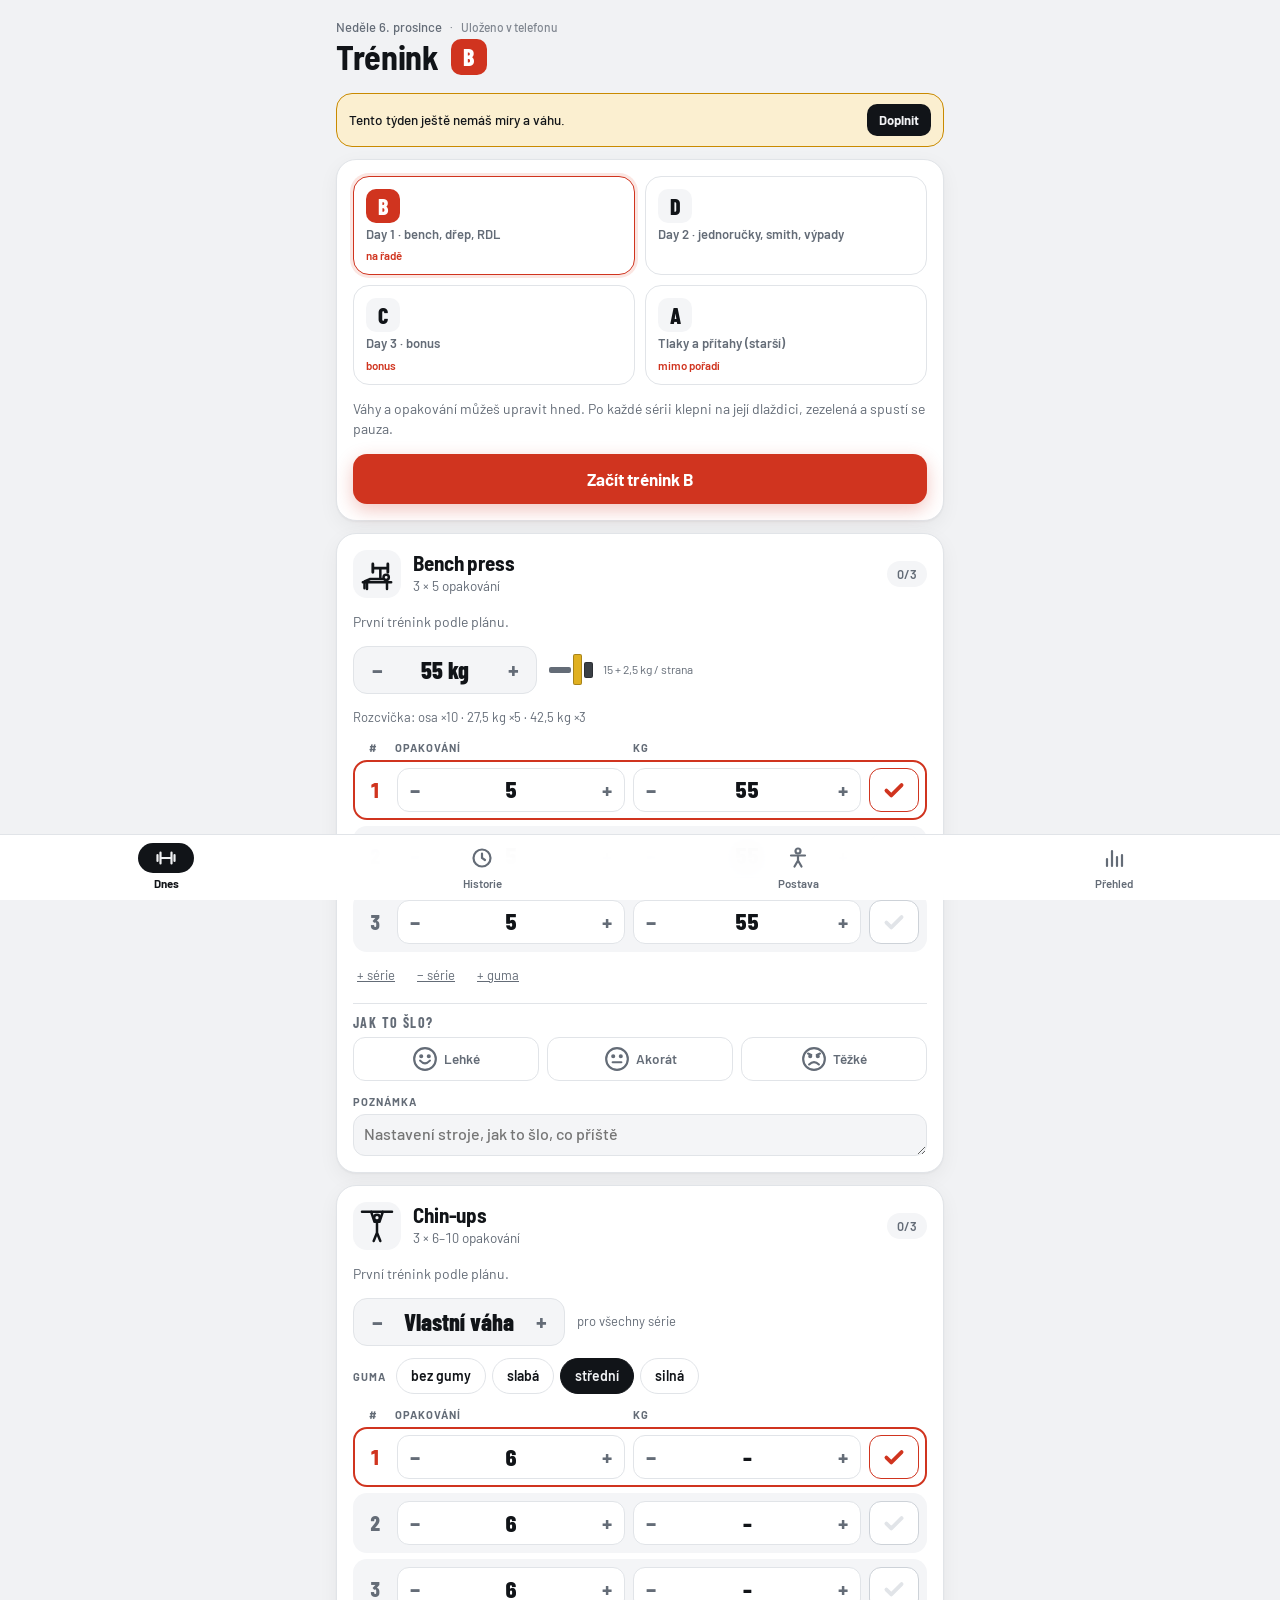
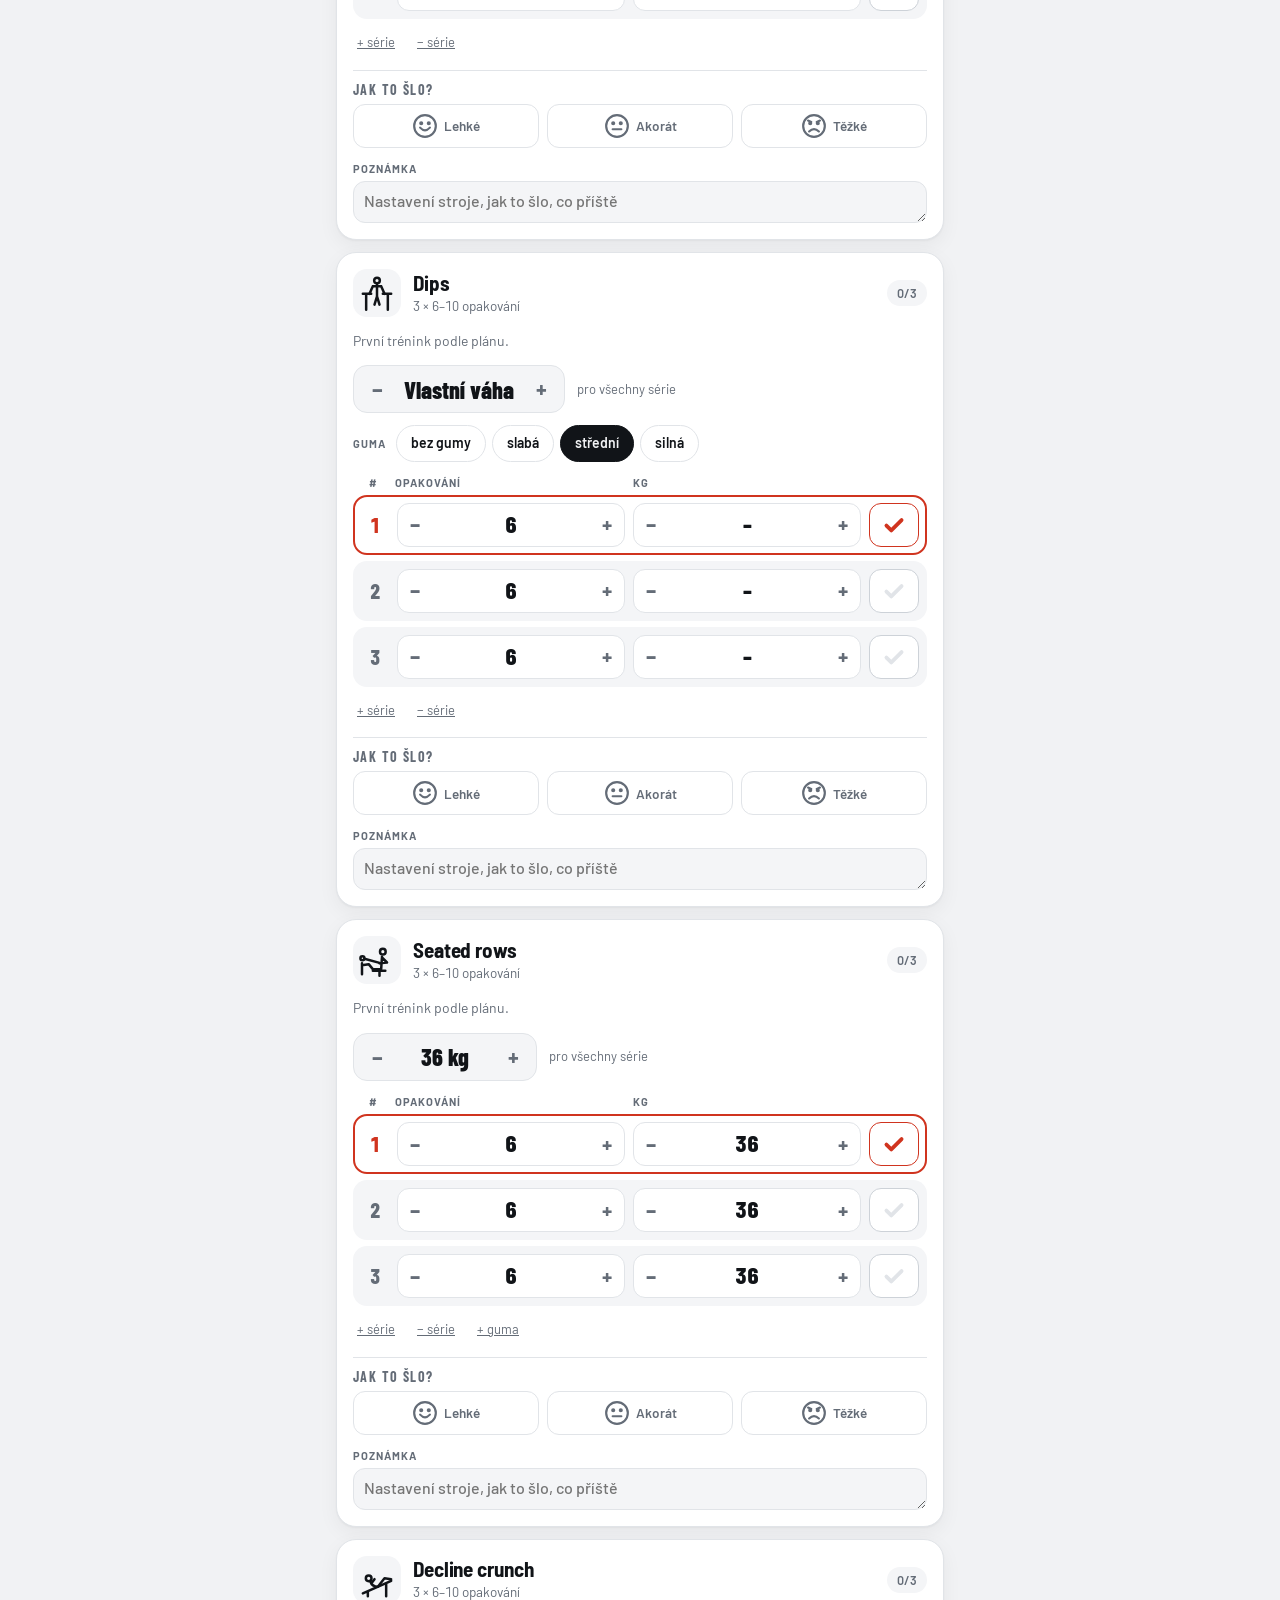
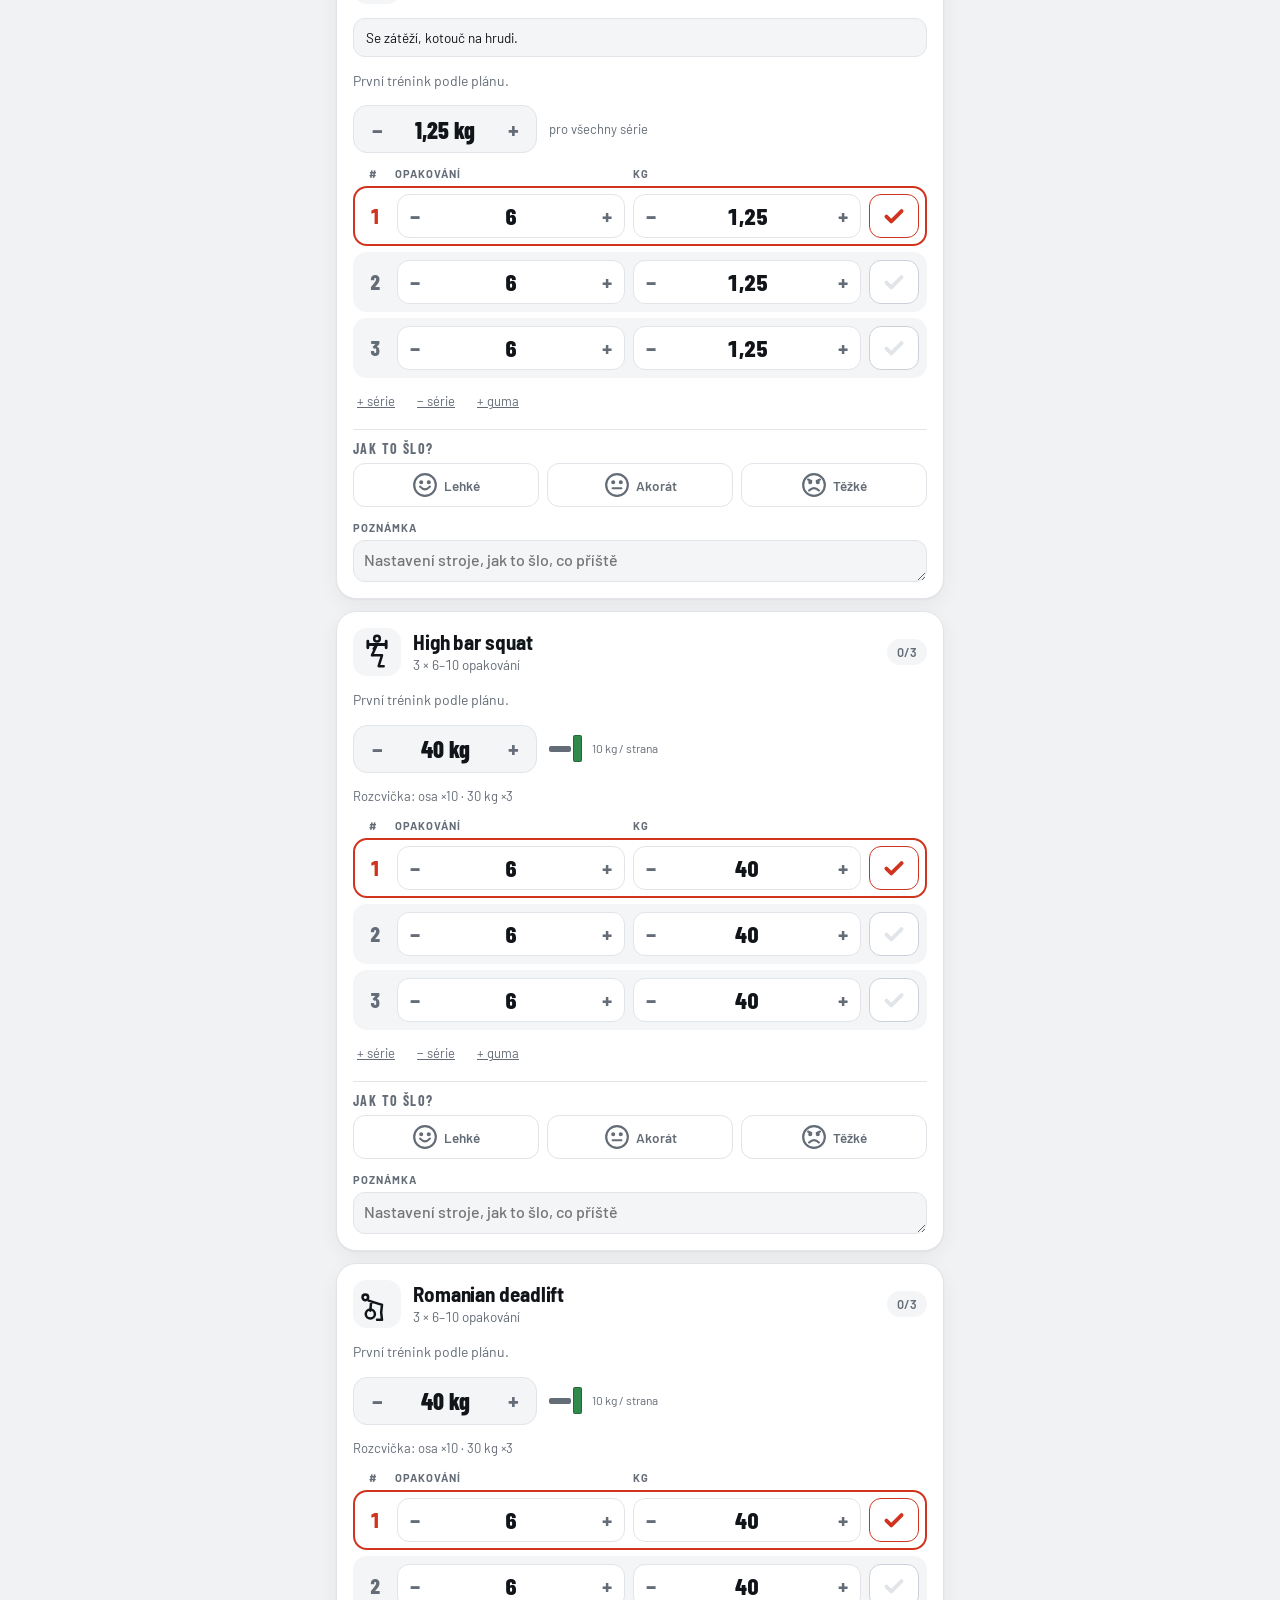
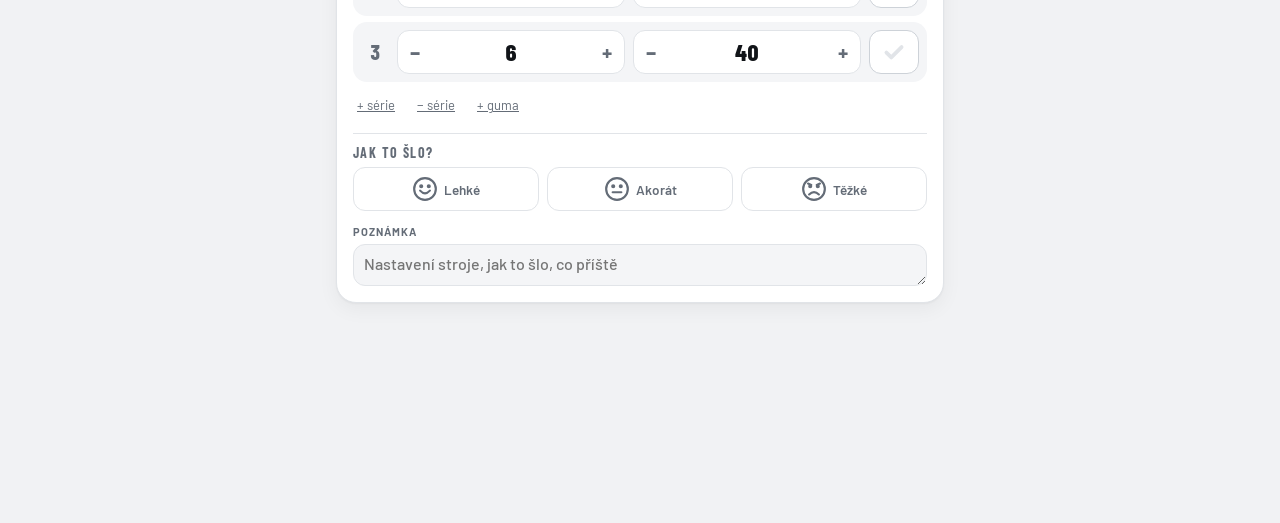
==== commit 27fd9f96: "Profi vzhled: bez přiblížení při dvojitém klepnutí, záhlaví s datem a kruhovým postupem, klidnější p" ====
--- a/docs/index.html
+++ b/docs/index.html
@@ -12,17 +12,20 @@
 <meta name="apple-mobile-web-app-status-bar-style" content="black-translucent">
 <meta name="apple-mobile-web-app-title" content="Trénink">
 <link rel="preconnect" href="https://fonts.googleapis.com"><link rel="preconnect" href="https://fonts.gstatic.com" crossorigin>
-<link rel="stylesheet" href="https://fonts.googleapis.com/css2?family=Barlow+Condensed:wght@600;700;800&family=Barlow:wght@400;500;600;700&display=swap">
+<link rel="stylesheet" href="https://fonts.googleapis.com/css2?family=Barlow+Condensed:wght@600;700;800&family=Barlow+Semi+Condensed:wght@600;700&family=Barlow:wght@400;500;600;700&display=swap">
 <style>[hidden]{display:none!important}:root{padding-top:env(safe-area-inset-top,0px);padding-bottom:env(safe-area-inset-bottom,0px)}body{margin:0}img{max-width:100%}
 /* Layout: one column of exercise cards (pictogram tile + name, big tappable set tiles, feeling row),
    sticky header with overall progress, rest timer docked at the bottom. */
 :root {
-  --bg: #e9ecef;
+  --bg: #f1f2f4;
   --surface: #ffffff;
-  --sunken: #f2f4f6;
-  --ink: #15181c;
-  --muted: #5f6873;
-  --line: #cfd5db;
+  --sunken: #f4f5f7;
+  --ink: #111418;
+  --muted: #646c77;
+  --line: #e1e4e8;
+  --line-strong: #cdd2d8;
+  --shadow: 0 1px 2px rgba(17, 20, 24, .04), 0 6px 20px rgba(17, 20, 24, .05);
+  --semi: "Barlow Semi Condensed", "Barlow", system-ui, sans-serif;
   --accent: #d0341f;       /* 25 kg plate red: "teď na řadě" */
   --accent-soft: #fbe6e2;
   --accent-ink: #ffffff;
@@ -39,7 +42,7 @@
 }
 @media (prefers-color-scheme: dark) {
   :root:not([data-theme="light"]) {
-    --bg: #0f1215; --surface: #1a1e23; --sunken: #14171b; --ink: #eef1f4; --muted: #9aa4ae; --line: #2f363e;
+    --bg: #0b0d10; --surface: #15181d; --sunken: #1c2027; --ink: #f1f3f5; --muted: #98a1ac; --line: #262b33; --line-strong: #353b44; --shadow: 0 1px 2px rgba(0, 0, 0, .3), 0 8px 24px rgba(0, 0, 0, .25);
     --accent: #ff5d43; --accent-soft: #3a1914; --accent-ink: #1a0805;
     --good: #3fc97c; --good-soft: #143524; --good-ink: #06140c;
     --warn: #f2b52e; --warn-soft: #3a2d0c; --hard: #ff7a62; --hard-soft: #3d1b15;
@@ -47,7 +50,7 @@
   }
 }
 :root[data-theme="dark"] {
-  --bg: #0f1215; --surface: #1a1e23; --sunken: #14171b; --ink: #eef1f4; --muted: #9aa4ae; --line: #2f363e;
+  --bg: #0b0d10; --surface: #15181d; --sunken: #1c2027; --ink: #f1f3f5; --muted: #98a1ac; --line: #262b33; --line-strong: #353b44; --shadow: 0 1px 2px rgba(0, 0, 0, .3), 0 8px 24px rgba(0, 0, 0, .25);
   --accent: #ff5d43; --accent-soft: #3a1914; --accent-ink: #1a0805;
   --good: #3fc97c; --good-soft: #143524; --good-ink: #06140c;
   --warn: #f2b52e; --warn-soft: #3a2d0c; --hard: #ff7a62; --hard-soft: #3d1b15;
@@ -315,11 +318,106 @@
 .load-row .hint { font-size: 13px; }
 .note textarea { min-height: 42px; }
 @media (prefers-reduced-motion: no-preference) { .srow { transition: background .15s, border-color .15s; } .srow.pop { animation: pop .28s ease-out; } }
+
+/* ---- v3: calmer, more polished ---- */
+html { -webkit-text-size-adjust: 100%; }
+html, body, button, input, textarea, label, a { touch-action: manipulation; }
+body { -webkit-font-smoothing: antialiased; }
+.wrap { padding-block: 0 220px; }
+header.top { padding-block: 18px 14px; background: var(--bg); gap: 6px; }
+.brand { align-items: center; }
+.titles { display: flex; flex-direction: column; gap: 2px; min-width: 0; }
+.eyebrow { margin: 0; display: flex; gap: 8px; align-items: baseline; flex-wrap: wrap; font-size: 13px; color: var(--muted); font-weight: 500; }
+.eyebrow #hdate::first-letter { text-transform: uppercase; }
+.eyebrow .store { font-size: 12px; opacity: .8; }
+.eyebrow .store::before { content: "·"; margin-right: 8px; }
+h1 { font: 700 34px/1.05 var(--semi); text-transform: none; letter-spacing: -.01em; }
+h1 .plan { display: inline-grid; place-items: center; min-width: 36px; height: 36px; padding: 0 8px; margin-left: 4px; border-radius: 10px; font: 800 24px/1 var(--display); vertical-align: 3px; }
+.ring { position: relative; width: 64px; height: 64px; flex: none; }
+.ring svg { width: 64px; height: 64px; transform: rotate(-90deg); }
+.ring circle { fill: none; stroke-width: 4.5; }
+.ring .rt { stroke: var(--line); }
+.ring .rf { stroke: var(--good); stroke-linecap: round; transition: stroke-dasharray .4s ease; }
+.ring .rn { position: absolute; inset: 0; display: flex; flex-direction: column; align-items: center; justify-content: center; line-height: 1; }
+.ring b { font: 800 17px var(--display); font-variant-numeric: tabular-nums; }
+.ring small { font-size: 10px; color: var(--muted); margin-top: 2px; }
+main { gap: 12px; }
+.ex, .card, .intro, .day { border: 1px solid var(--line); border-radius: 20px; box-shadow: var(--shadow); }
+.ex { padding: 16px; gap: 14px; }
+.ex.now { border: 1.5px solid var(--accent); box-shadow: 0 0 0 4px var(--accent-soft), var(--shadow); }
+.ex.complete { border-color: var(--line); }
+.ex-head { grid-template-columns: 48px minmax(0, 1fr) auto; gap: 12px; }
+.pic { width: 48px; height: 48px; border-radius: 14px; }
+.pic svg { width: 40px; height: 40px; }
+.ex h2, .card h2, .fold .nm, .day h3 { font: 700 21px/1.1 var(--semi); text-transform: none; letter-spacing: -.005em; }
+.card h2 { font-size: 22px; }
+.ex .sub { font-size: 13.5px; margin-top: 2px; }
+.tag { font: 600 12.5px var(--body); text-transform: none; letter-spacing: 0; padding: 5px 10px; }
+.tag.left { background: var(--sunken); color: var(--muted); }
+.hint.setup, .hint.prevnote { border-radius: 12px; padding: 9px 12px; }
+.hint.setup { background: var(--sunken); border: 1px solid var(--line); }
+.step { border-radius: 14px; background: var(--sunken); border-color: var(--line); }
+.step button { width: 46px; height: 46px; color: var(--muted); }
+.step .val { font: 800 24px var(--display); }
+.bands button { border-color: var(--line); background: var(--surface); font-weight: 600; padding: 7px 14px; }
+.btn { font: 700 17px var(--body); text-transform: none; letter-spacing: 0; border-radius: 14px; padding: 15px 18px; box-shadow: 0 6px 18px color-mix(in srgb, var(--accent) 28%, transparent); }
+.btn.good { box-shadow: 0 6px 18px color-mix(in srgb, var(--good) 28%, transparent); }
+.btn.ghost, .btn.add { box-shadow: none; font-size: 15px; }
+.btn.add { border: 1.5px dashed var(--line-strong); }
+.q, .shead, .tile2 .n, .sec { font: 700 11px var(--body); letter-spacing: .09em; text-transform: uppercase; color: var(--muted); }
+.srow { border-radius: 14px; padding: 6px; }
+.srow .sn { font-size: 20px; }
+.nstep { border-color: var(--line); border-radius: 12px; }
+.chk { border-radius: 12px; border-width: 1.5px; border-color: var(--line-strong); }
+.faces button { border-width: 1.5px; border-color: var(--line); border-radius: 12px; font-size: 13.5px; }
+.note textarea { font-size: 16px; border-radius: 12px; }
+.plans { gap: 10px; }
+.plans button { border: 1.5px solid var(--line); background: var(--surface); border-radius: 16px; padding: 12px; gap: 4px; }
+.plans b { display: grid; place-items: center; width: 34px; height: 34px; border-radius: 10px; background: var(--sunken); font: 800 22px/1 var(--display); }
+.plans span { font-size: 13px; }
+.plans i { font: 600 11.5px var(--body); text-transform: none; letter-spacing: 0; }
+.plans button[aria-pressed="true"] { background: var(--surface); color: var(--ink); border-color: var(--accent); box-shadow: 0 0 0 3px var(--accent-soft); }
+.plans button[aria-pressed="true"] b { background: var(--accent); color: var(--accent-ink); }
+.plans button[aria-pressed="true"] span { color: var(--muted); }
+.plans button[aria-pressed="true"] i { color: var(--accent); }
+.intro { padding: 16px; gap: 14px; }
+.intro p { font-size: 14px; }
+.banner { border-radius: 16px; font-size: 13.5px; font-weight: 500; }
+.banner button { font: 700 13px var(--body); text-transform: none; border-radius: 10px; }
+.fold { padding: 12px 14px 12px 12px; grid-template-columns: 48px minmax(0, 1fr) auto 14px; }
+.fold .pic { width: 48px; height: 48px; }
+.fold .pic > svg { width: 38px; height: 38px; }
+.ex.folded { box-shadow: none; border-color: color-mix(in srgb, var(--good) 35%, var(--line)); }
+.tabs { background: var(--surface); background: color-mix(in srgb, var(--surface) 95%, transparent); -webkit-backdrop-filter: saturate(1.6) blur(18px); backdrop-filter: saturate(1.6) blur(18px); box-shadow: none; }
+.tabs button { font-size: 11.5px; }
+.tabs button[aria-selected="true"] .ic { background: var(--ink); color: var(--bg); }
+.timer { overflow: hidden; padding-top: 14px; }
+.tbar { position: absolute; left: 0; right: 0; top: 0; height: 4px; background: rgba(127, 127, 127, .25); }
+.tbar i { display: block; height: 100%; background: var(--good); transform-origin: left; transform: scaleX(1); transition: transform .25s linear; }
+.timer .t.over ~ .what { opacity: 1; }
+.timer button { font: 700 13px var(--body); text-transform: none; border-radius: 10px; }
+.seg button, .period { text-transform: none; letter-spacing: 0; }
+.seg button { font: 600 14px var(--body); }
+.period { font: 700 20px var(--semi); }
+.tile2 { border-radius: 14px; }
+.tile2 .v { font-size: 24px; }
+.day { padding: 14px 16px; }
+.toast { border-radius: 12px; box-shadow: var(--shadow); }
+@media (prefers-reduced-motion: reduce) { .ring .rf, .tbar i { transition: none; } }
+.pr { border-radius: 16px; border-color: var(--line); box-shadow: var(--shadow); padding: 10px 12px; }
+.pr .n { text-transform: none; letter-spacing: 0; font-size: 13px; line-height: 1.2; }
+.pr .v { font-size: 21px; }
+.pr svg { width: 32px; height: 32px; }
 </style></head><body>
 <div class="wrap">
   <header class="top">
-    <div class="brand"><h1>Trénink <span class="plan">A</span></h1><span class="store" id="store">Načítám…</span></div>
-    <div class="progress" id="progress" hidden><div class="track"><div class="fill" id="progress-fill" style="width:0"></div></div><span class="num" id="progress-num">0/21</span></div>
+    <div class="brand">
+      <div class="titles"><p class="eyebrow"><span id="hdate"></span><span class="store" id="store">Načítám…</span></p><h1 id="title">Trénink <span class="plan">B</span></h1></div>
+      <div class="ring" id="progress" hidden aria-label="Postup tréninku">
+        <svg viewBox="0 0 44 44" aria-hidden="true"><circle class="rt" cx="22" cy="22" r="19"/><circle class="rf" id="progress-fill" cx="22" cy="22" r="19" stroke-dasharray="0 120"/></svg>
+        <span class="rn"><b id="progress-num">0/0</b><small id="progress-time">0 min</small></span>
+      </div>
+    </div>
   </header>
   <main id="app"></main>
 </div>
@@ -330,6 +428,7 @@
   <button id="tab-ov" role="tab" aria-selected="false" data-view="ov"><span class="ic"><svg viewBox="0 0 24 24" aria-hidden="true" fill="none" stroke="currentColor" stroke-width="2.2" stroke-linecap="round"><path d="M5 20v-7M10 20V5M15 20v-9M20 20V9"/></svg></span>Přehled</button>
 </nav>
 <div class="timer" id="timer" hidden>
+  <div class="tbar"><i id="timer-bar"></i></div>
   <div class="in">
     <div class="t" id="timer-t">0:00</div>
     <div class="what" id="timer-what">Pauza</div>
@@ -340,7 +439,7 @@
 <div class="toast" id="toast" hidden></div>
 
 <script>/* any uncaught error is shown on screen, so a screenshot tells what broke */
-const APP_VERSION = "mwaso2to";
+const APP_VERSION = "mwbqxb8l";
 function showError(msg) {
   try {
     let el = document.getElementById("errbar");
@@ -721,7 +820,7 @@
     <div class="load">${load}</div>
     ${p.bar && warmup(e.kg) ? `<p class="hint warm">Rozcvička: ${warmup(e.kg)}</p>` : ""}
     <div class="srows">
-      <div class="shead" aria-hidden="true"><span>Série</span><span>${p.unit === "s" ? "Sekundy" : "Opakování"}</span><span>${p.perHand ? "Kg / ruka" : "Kg"}</span><span></span></div>
+      <div class="shead" aria-hidden="true"><span>#</span><span>${p.unit === "s" ? "Sekundy" : "Opakování"}</span><span>${p.perHand ? "Kg / ruka" : "Kg"}</span><span></span></div>
       ${rows}
     </div>
     ${live ? `<div class="set-tools"><button type="button" class="linkbtn" data-act="addset" data-k="${p.k}">+ série</button>${e.sets.length > 1 && !e.sets[e.sets.length - 1].done ? `<button type="button" class="linkbtn" data-act="delset" data-k="${p.k}">− série</button>` : ""}${showBand ? "" : `<button type="button" class="linkbtn" data-act="bandopen" data-k="${p.k}">+ guma</button>`}${p.custom && !e.sets.some(x => x.done) ? `<button type="button" class="linkbtn danger" data-act="delex" data-k="${p.k}">Odebrat cvik</button>` : ""}</div>` : ""}
@@ -794,7 +893,7 @@
         if (!v || t > v.t) v = { t, txt: (e.band && e.band !== "none" ? bandName(e.band) + " · " : "") + (p.open ? `${tot} opak.` : ok.map(x => x.reps).join("/")) };
       }
     });
-    if (p.custom && !v) return "";
+    if (!v) return "";
     return `<div class="pr">${pic(p.k)}<div><div class="n">${esc(p.name)}</div><div class="v">${v ? v.txt : "–"}</div></div></div>`;
   }).join("");
   const days = done.map(s => {
@@ -825,7 +924,9 @@
   $("#app").innerHTML = view === "today" ? renderToday() : view === "hist" ? renderHist() : view === "body" ? renderBody() : renderOv();
   if (fid && $("#" + fid)) { const el = $("#" + fid); el.focus({ preventScroll: true }); try { el.setSelectionRange(sel[0], sel[1]); } catch {} }
   popAt = null;
-  const cur = active(); $(".plan").textContent = cur ? planId(cur) : (pickPlan || nextPlan());
+  const cur = active(), pl = cur ? planId(cur) : (pickPlan || nextPlan());
+  $("#title").innerHTML = view === "today" ? `Trénink <span class="plan">${pl}</span>` : { hist: "Historie", body: "Postava", ov: "Přehled" }[view];
+  $("#hdate").textContent = new Date().toLocaleDateString("cs-CZ", { weekday: "long", day: "numeric", month: "long" });
   document.querySelectorAll(".tabs button").forEach(b => b.setAttribute("aria-selected", b.dataset.view === view));
   const s = active();
   $("#progress").hidden = !s;
@@ -835,16 +936,18 @@
 }
 function updateProgress(s) {
   const all = planOf(s).flatMap(p => s.ex[p.k].sets), d = all.filter(x => x.done).length;
-  $("#progress-fill").style.width = (100 * d / Math.max(1, all.length)) + "%";
+  const C = 2 * Math.PI * 19, f = d / Math.max(1, all.length);
+  $("#progress-fill").style.strokeDasharray = `${(C * f).toFixed(1)} ${C.toFixed(1)}`;
+  $("#progress-num").textContent = `${d}/${all.length}`;
   const mins = Math.max(0, Math.floor((Date.now() - new Date(s.startedAt)) / 60000));
-  $("#progress-num").textContent = `${d}/${all.length} · ${mins} min`;
+  $("#progress-time").textContent = `${mins} min`;
 }
 setInterval(() => { const s = active(); if (s) updateProgress(s); }, 30000);
 
 /* ---------- rest timer ---------- */
-let tEnd = 0, tInt = null, beeped = false, wake = null;
+let tDur = 1, tEnd = 0, tInt = null, beeped = false, wake = null;
 function startTimer(sec, label) {
-  tEnd = Date.now() + sec * 1000; beeped = false;
+  tEnd = Date.now() + sec * 1000; tDur = sec * 1000; beeped = false;
   $("#timer-what").textContent = "Pauza po: " + label;
   $("#timer").hidden = false;
   clearInterval(tInt); tick(); tInt = setInterval(tick, 250);
@@ -854,6 +957,7 @@
   const el = $("#timer-t");
   el.textContent = (left < 0 ? "+" : "") + Math.floor(a / 60) + ":" + String(a % 60).padStart(2, "0");
   el.classList.toggle("over", left < 0);
+  $("#timer-bar").style.transform = `scaleX(${Math.max(0, Math.min(1, (tEnd - Date.now()) / tDur)).toFixed(3)})`;
   if (left <= 0 && !beeped) { beeped = true; beep(); try { navigator.vibrate && navigator.vibrate([200, 100, 200]); } catch {} }
 }
 let actx = null;
@@ -864,7 +968,7 @@
 }
 async function keepAwake() { try { if (navigator.wakeLock && !wake) { wake = await navigator.wakeLock.request("screen"); wake.addEventListener("release", () => { wake = null; }); } } catch {} }
 document.addEventListener("visibilitychange", () => { if (!document.hidden && active()) keepAwake(); });
-$("#timer-add").onclick = () => { tEnd += 30000; beeped = false; tick(); };
+$("#timer-add").onclick = () => { tEnd += 30000; tDur += 30000; beeped = false; tick(); };
 $("#timer-skip").onclick = () => { clearInterval(tInt); $("#timer").hidden = true; };
 
 function toast(msg) { const t = $("#toast"); t.textContent = msg; t.hidden = false; setTimeout(() => { t.hidden = true; }, 2600); }
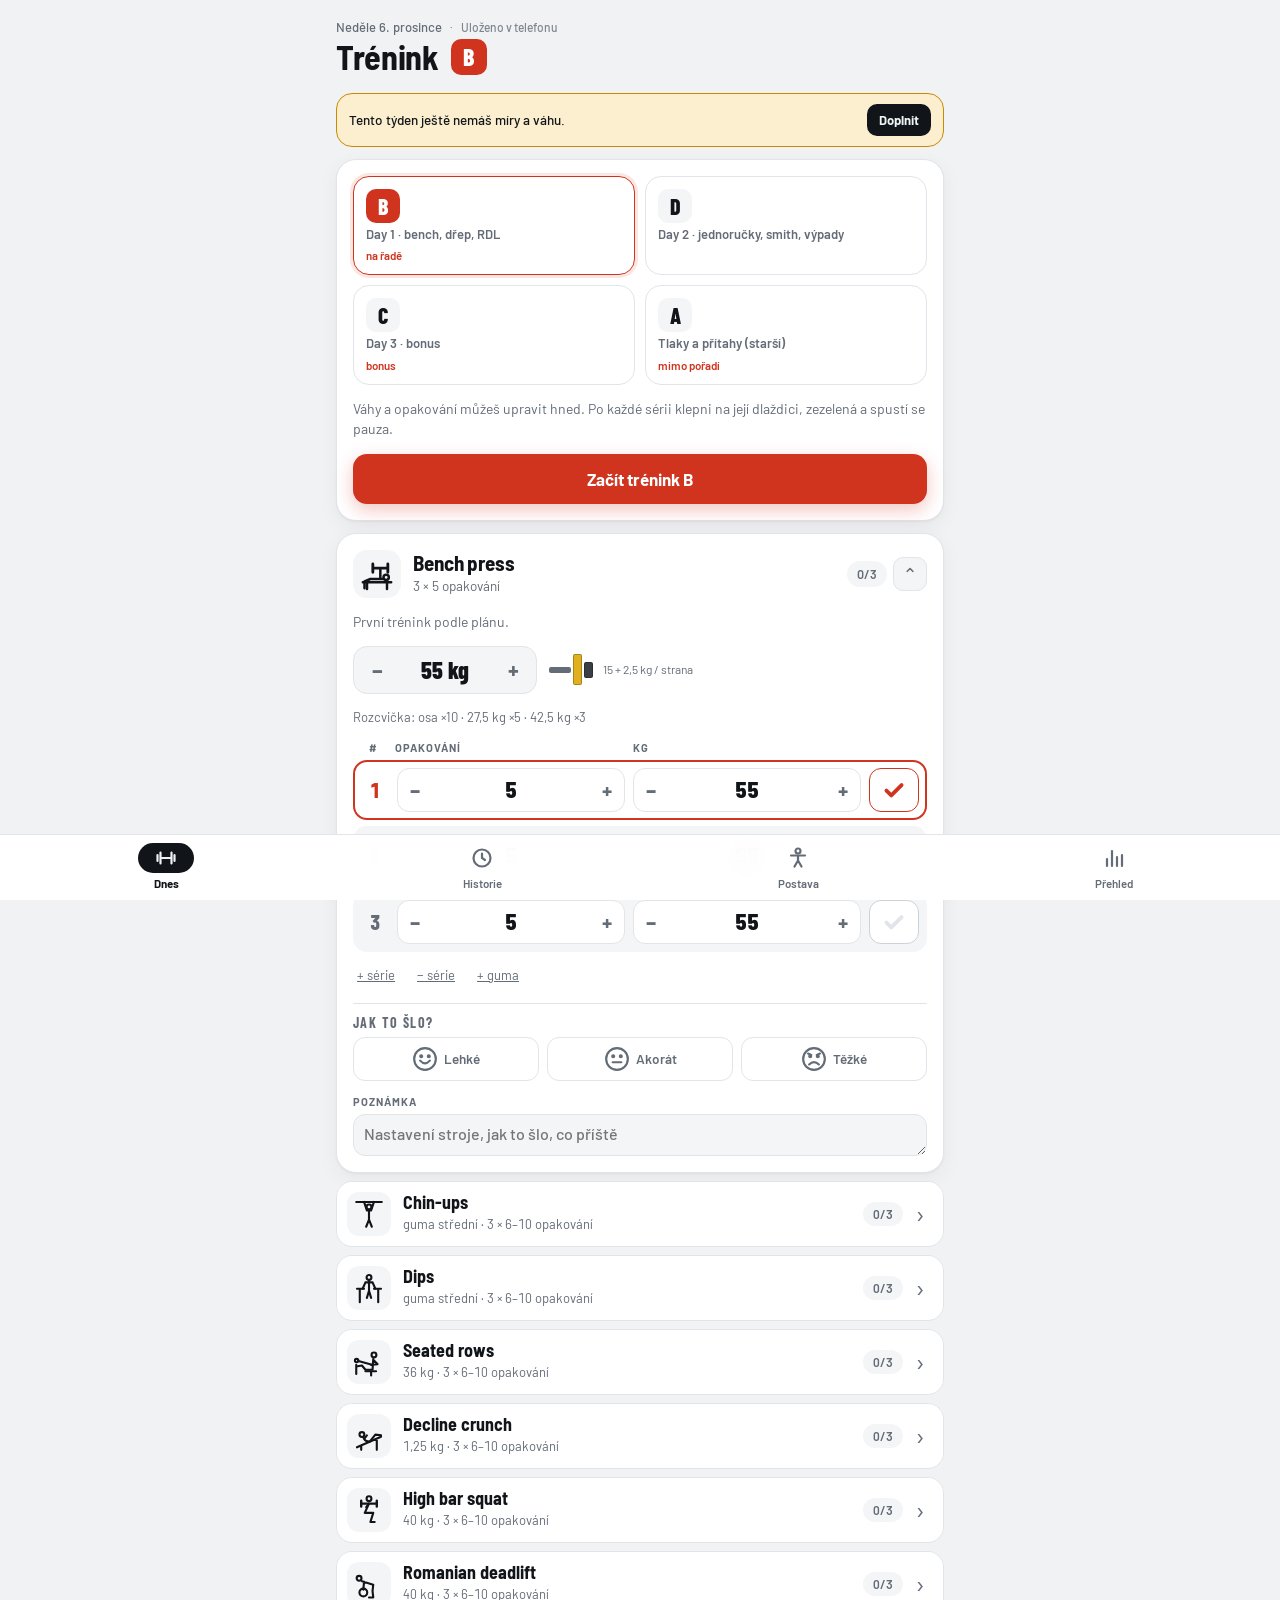
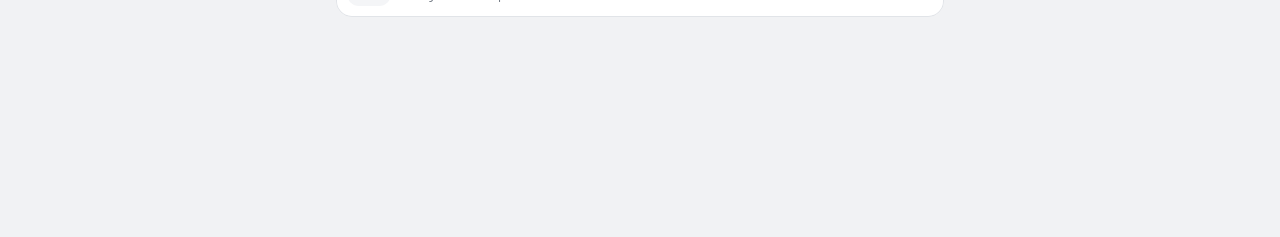
==== commit dc71b509: "Seznam cviků: otevřený je vždy jen jeden (aktuální), ostatní jsou řádky s postupem; po poslední séri" ====
--- a/docs/index.html
+++ b/docs/index.html
@@ -408,6 +408,27 @@
 .pr .n { text-transform: none; letter-spacing: 0; font-size: 13px; line-height: 1.2; }
 .pr .v { font-size: 21px; }
 .pr svg { width: 32px; height: 32px; }
+
+/* ---- accordion: one open exercise, the rest as rows ---- */
+.exlist { display: flex; flex-direction: column; gap: 8px; }
+.ex.row-ex { padding: 0; overflow: hidden; box-shadow: none; border-radius: 16px; }
+.row-ex .fold { background: var(--surface); grid-template-columns: 44px minmax(0, 1fr) auto 14px; gap: 12px; padding: 10px 14px 10px 10px; }
+.row-ex .pic { width: 44px; height: 44px; border-radius: 12px; background: var(--sunken); color: var(--ink); position: relative; display: grid; place-items: center; }
+.row-ex .pic > svg { width: 34px; height: 34px; }
+.row-ex .nm { font: 700 18px/1.1 var(--semi); text-transform: none; letter-spacing: 0; }
+.row-ex .sub { font-size: 13px; }
+.row-ex .cnt { font: 600 12.5px var(--body); color: var(--muted); background: var(--sunken); border-radius: 99px; padding: 4px 10px; white-space: nowrap; font-variant-numeric: tabular-nums; }
+.row-ex .cnt.now { background: var(--accent); color: var(--accent-ink); }
+.row-ex.now { border-color: var(--accent); }
+.row-ex.done { border-color: color-mix(in srgb, var(--good) 35%, var(--line)); }
+.row-ex.done .fold { background: var(--good-soft); }
+.row-ex.done .pic { background: var(--good); color: var(--good-ink); }
+.row-ex.todo .nm { color: var(--ink); }
+.row-ex.part .cnt { background: var(--warn-soft); color: var(--warn); }
+.headr { display: flex; align-items: center; gap: 6px; }
+.close { border: 1px solid var(--line); background: var(--sunken); color: var(--muted); width: 34px; height: 34px; border-radius: 10px; font-size: 18px; line-height: 1; display: grid; place-items: center; }
+.ex:not(.row-ex) { scroll-margin-top: 120px; }
+.row-ex { scroll-margin-top: 120px; }
 </style></head><body>
 <div class="wrap">
   <header class="top">
@@ -439,7 +460,7 @@
 <div class="toast" id="toast" hidden></div>
 
 <script>/* any uncaught error is shown on screen, so a screenshot tells what broke */
-const APP_VERSION = "mwbqxb8l";
+const APP_VERSION = "mwbvbz0a";
 function showError(msg) {
   try {
     let el = document.getElementById("errbar");
@@ -540,6 +561,7 @@
   return draftSess;
 }
 function beginSession(d) {
+  openK = openK === "__none" ? null : openK;
   const now = new Date();
   d.id = "s" + now.getTime(); d.startedAt = now.toISOString();
   sessions[d.id] = d; draftSess = null; pickPlan = null; store.save(d);
@@ -767,21 +789,31 @@
   const ps = r.out.map(p => `<i style="height:${PH[p]}px;background:var(${PCOL[p]})" title="${fmt(p)} kg"></i>`).join("");
   return `<div class="plates" aria-label="Na každou stranu: ${r.out.map(fmt).join(" + ") || "nic"} kg"><span class="bar"></span>${ps}<small>${r.out.length ? r.out.map(fmt).join(" + ") + " kg / strana" : "jen osa 20 kg"}${r.rest ? ` (chybí ${fmt(r.rest)} kg)` : ""}</small></div>`;
 }
-/* finished exercises fold into one line; tap to open again */
-const openEx = {}, bandOpen = {};
-function exHtml(p, e, hint, live, isNow) {
+/* one exercise is open at a time (the current one unless he picked another); the rest are one-line rows */
+let openK = null, shownOpen = null;
+const bandOpen = {};
+function openKeyOf(defs, ex) {
+  if (openK === "__none") return null;
+  if (openK && defs.some(p => p.k === openK)) return openK;
+  const cur = defs.find(p => ex[p.k] && ex[p.k].sets.some(x => !x.done));
+  return cur ? cur.k : null;
+}
+function exHtml(p, e, hint, live, isNow, isOpen = true) {
   const doneN = e.sets.filter(x => x.done).length;
   const complete = live && doneN === e.sets.length;
   const unit = p.unit === "s" ? "s" : "opakování";
   const tgt = p.open ? `${e.sets.length} série, co nejvíc` : `${e.sets.length} × ${p.min === p.max ? p.min : p.min + "–" + p.max} ${unit}`;
   const kgTxt = v => v == null ? (p.needKg ? "nastav kg" : "vl. váha") : fmt(v) + (p.perHand ? " kg/ruka" : " kg");
-  if (complete && !openEx[p.k]) {
+  if (!isOpen) {
     const ok = e.sets.map(x => ({ reps: x.reps, kg: kgOf(e, x) }));
-    return `<section class="ex complete folded" id="ex-${p.k}">
-      <button type="button" class="fold" data-act="expand" data-k="${p.k}" aria-expanded="false" aria-label="${esc(p.name)}, hotovo, otevřít">
-        <span class="pic">${pic(p.k)}<span class="badge">${CHECK}</span></span>
-        <span class="fold-t"><span class="nm">${esc(p.name)}</span><span class="sub">${setsTxt(ok, e.band)}</span></span>
-        ${e.feel ? `<span class="fc ${e.feel}">${face(e.feel)}</span>` : ""}
+    const main = e.kg == null ? (p.needKg ? "nastav kg" : e.band && e.band !== "none" ? "guma " + bandName(e.band) : "vlastní váha") : fmt(e.kg) + (p.perHand ? " kg/ruka" : " kg");
+    const sub = complete ? setsTxt(ok, e.band) : `${main} · ${tgt}`;
+    const state = complete ? "done" : isNow ? "now" : doneN ? "part" : "todo";
+    return `<section class="ex row-ex ${state}" id="ex-${p.k}">
+      <button type="button" class="fold" data-act="open" data-k="${p.k}" aria-expanded="false" aria-label="${esc(p.name)}, ${complete ? "hotovo" : doneN + " z " + e.sets.length + " sérií"}, otevřít">
+        <span class="pic">${pic(p.k)}${complete ? `<span class="badge">${CHECK}</span>` : ""}</span>
+        <span class="fold-t"><span class="nm">${esc(p.name)}</span><span class="sub">${sub}</span></span>
+        ${complete ? (e.feel ? `<span class="fc ${e.feel}">${face(e.feel)}</span>` : "<span></span>") : `<span class="cnt${isNow ? " now" : ""}">${isNow ? "Teď · " : ""}${doneN}/${e.sets.length}</span>`}
         <span class="chev" aria-hidden="true">›</span>
       </button>
     </section>`;
@@ -812,7 +844,7 @@
     <div class="ex-head">
       <div class="pic">${pic(p.k)}${complete ? `<span class="badge">${CHECK}</span>` : ""}</div>
       <div><h2>${esc(p.name)}</h2><div class="sub">${tgt}</div></div>
-      ${complete ? `<button type="button" class="tag done" data-act="expand" data-k="${p.k}" aria-expanded="true">Sbalit</button>` : tag}
+      <span class="headr">${tag}<button type="button" class="close" data-act="open" data-k="${p.k}" aria-expanded="true" aria-label="Zavřít ${esc(p.name)}">⌃</button></span>
     </div>
     ${p.note ? `<p class="hint setup">${esc(p.note)}</p>` : ""}
     ${hint ? `<p class="hint${hint.up ? " up" : ""}">${hint.note}</p>` : ""}
@@ -842,11 +874,12 @@
       <div class="plans" role="group" aria-label="Plán">${PLAN_IDS.map(id => `<button type="button" data-a="pick" data-p="${id}" aria-pressed="${id === pid}"><b>${id}</b><span>${PLANS[id].title}</span>${id === next ? "<i>na řadě</i>" : id === "C" ? "<i>bonus</i>" : id === "A" ? "<i>mimo pořadí</i>" : ""}</button>`).join("")}</div>
       <p>${n ? `Máš za sebou ${n} ${n === 1 ? "trénink" : n < 5 ? "tréninky" : "tréninků"}. Váhy a opakování navazují na poslední trénink. Upravit je můžeš hned, trénink se spustí tlačítkem nebo první odkliknutou sérií.` : "Váhy a opakování můžeš upravit hned. Po každé sérii klepni na její dlaždici, zezelená a spustí se pauza."}</p>
       <button class="btn" id="start" type="button">Začít trénink ${pid}</button></div>
-      ${planOf(preview).map(p => exHtml(p, preview.ex[p.k], preview.hints[p.k], true, false)).join("")}`;
+      <div class="exlist">${(() => { const defs = planOf(preview), ok = shownOpen = openKeyOf(defs, preview.ex); return defs.map(p => exHtml(p, preview.ex[p.k], preview.hints[p.k], true, false, p.k === ok)).join(""); })()}</div>`;
   }
   const defs = planOf(s);
   const nowK = (defs.find(p => s.ex[p.k].sets.some(x => !x.done)) || {}).k;
-  return `${defs.map(p => exHtml(p, s.ex[p.k], s.hints && s.hints[p.k], true, p.k === nowK)).join("")}
+  const ok = shownOpen = openKeyOf(defs, s.ex);
+  return `<div class="exlist">${defs.map(p => exHtml(p, s.ex[p.k], s.hints && s.hints[p.k], true, p.k === nowK, p.k === ok)).join("")}</div>
     ${addHtml(s)}
     <div class="finish">
       <button class="btn${nowK ? "" : " good"}" id="finish" type="button">Dokončit trénink</button>
@@ -1384,7 +1417,7 @@
     if (Object.keys(bodyDraft.v).every(k => out[k] === null)) { bodyMsg = "Vyplň aspoň váhu nebo jednu míru."; render(); return; }
     body[out.id] = out; bodyStore.save(out); bodyDraft = null; bodyMsg = ""; toast("Míry uloženy"); render(); return;
   }
-  if (a === "pick") { pickPlan = b.dataset.p; render(); return; }
+  if (a === "pick") { pickPlan = b.dataset.p; openK = null; render(); return; }
   if (a === "ovmode") { ov = { mode: b.dataset.m, offset: 0 }; pdfMsg = ""; render(); return; }
   if (a === "ovnav") { ov.offset = Math.min(0, ov.offset + +b.dataset.d); pdfMsg = ""; render(); return; }
   if (a === "pdf") { savePdf(b.dataset.scope, b); return; }
@@ -1465,7 +1498,7 @@
   const live = !!sessions[s.id];
   const save = () => { if (live) store.save(s); };
   const p = planOf(s).find(x => x.k === b.dataset.k), ex = s.ex[p.k];
-  if (act === "expand") { openEx[p.k] = !openEx[p.k]; render(); const c = $("#ex-" + p.k); c && c.scrollIntoView({ block: "nearest", behavior: smooth() }); return; }
+  if (act === "open") { openK = shownOpen === p.k ? "__none" : p.k; render(); const c = $("#ex-" + p.k); c && c.scrollIntoView({ block: "start", behavior: smooth() }); return; }
   if (act === "bandopen") { bandOpen[p.k] = true; render(); return; }
   if (act === "addset") { const l = ex.sets[ex.sets.length - 1]; ex.sets.push({ reps: l ? l.reps : (p.min || 10), kg: l ? kgOf(ex, l) : ex.kg ?? null, done: false }); }
   if (act === "delset") { if (ex.sets.length > 1 && !ex.sets[ex.sets.length - 1].done) ex.sets.pop(); }
@@ -1482,12 +1515,12 @@
   if (act === "done") {
     const i = +b.dataset.i, x = ex.sets[i]; x.done = !x.done;
     if (x.done) { popAt = p.k + i; startTimer(p.rest, `${p.name}, série ${i + 1}`); }
-    if (x.done && ex.sets.every(y => y.done)) nextUp = true;
+    if (x.done && ex.sets.every(y => y.done)) { nextUp = true; openK = null; }
   }
   save(); render();
   if (nextUp) {
     nextUp = false;
-    const nx = document.querySelector(".ex.now");
+    const nx = shownOpen && $("#ex-" + shownOpen);
     if (nx) { setTimeout(() => nx.scrollIntoView({ block: "start", behavior: smooth() }), 350); return; }
   }
   if (act === "done" || act === "feel" || act === "rep" || act === "skg" || act === "kg") {
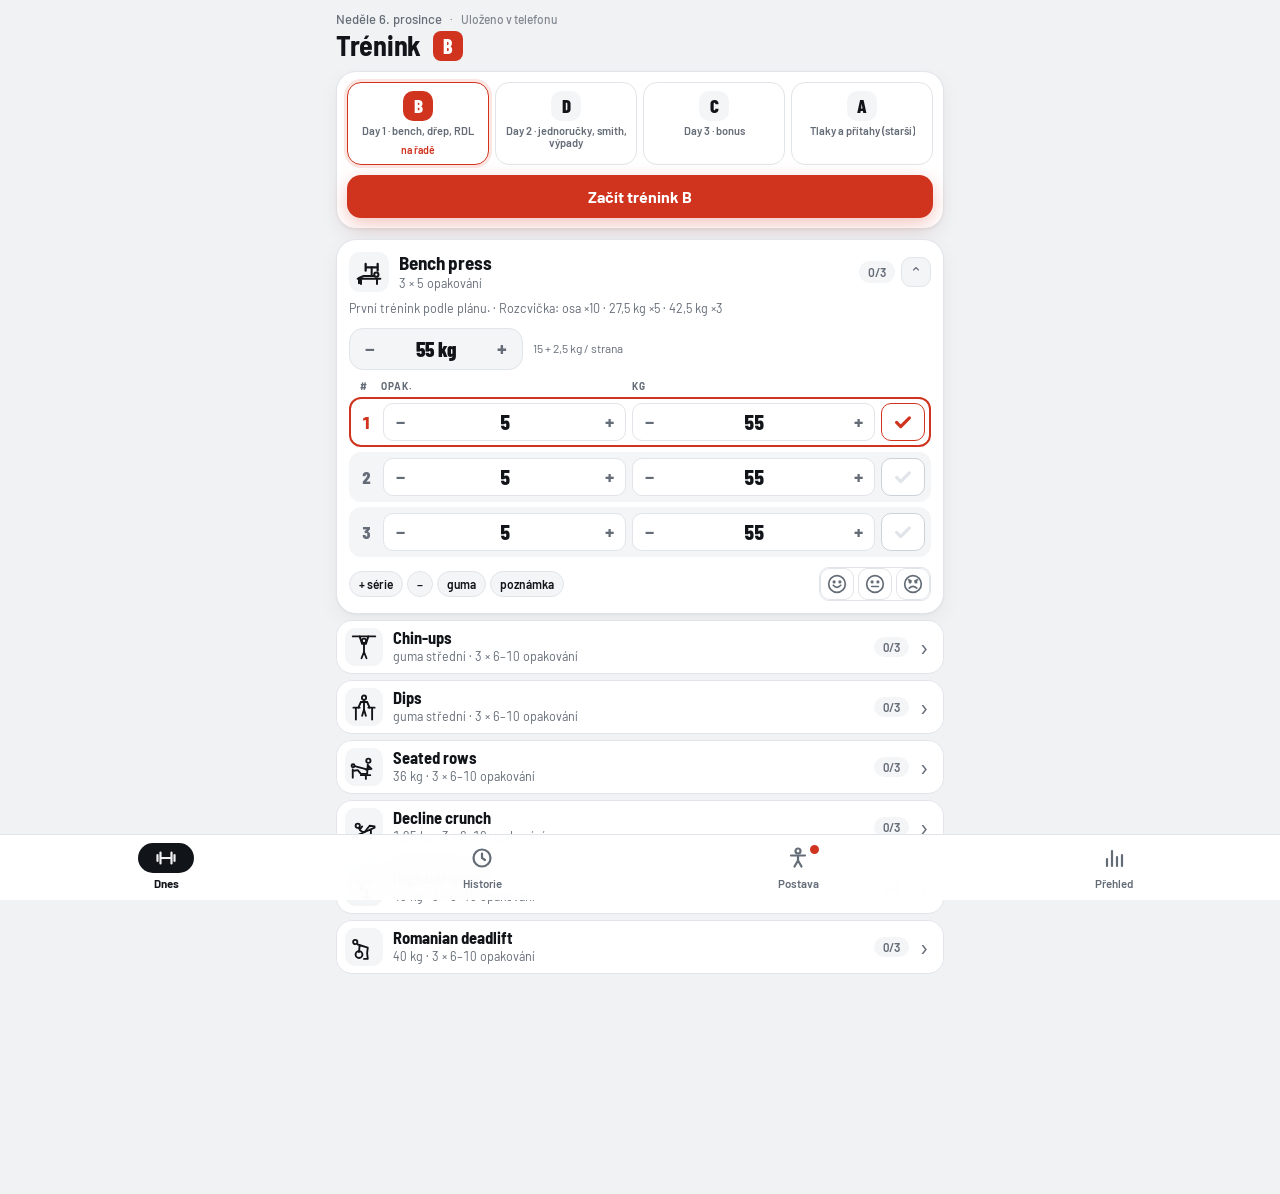
==== commit 54cf108b: "Méně scrollování: kompaktní otevřený cvik (vejde se na obrazovku), poznámka a guma pod tlačítky, sma" ====
--- a/docs/index.html
+++ b/docs/index.html
@@ -429,6 +429,77 @@
 .close { border: 1px solid var(--line); background: var(--sunken); color: var(--muted); width: 34px; height: 34px; border-radius: 10px; font-size: 18px; line-height: 1; display: grid; place-items: center; }
 .ex:not(.row-ex) { scroll-margin-top: 120px; }
 .row-ex { scroll-margin-top: 120px; }
+
+/* ---- compact: the open exercise fits one screen ---- */
+header.top { padding-block: 10px 8px; }
+h1 { font-size: 28px; }
+h1 .plan { min-width: 30px; height: 30px; font-size: 20px; border-radius: 8px; }
+.ring, .ring svg { width: 52px; height: 52px; }
+.ring b { font-size: 15px; }
+.ring small { font-size: 9px; }
+main { gap: 10px; padding-top: 2px; }
+.exlist { gap: 6px; }
+.row-ex .fold { padding: 7px 12px 7px 8px; grid-template-columns: 38px minmax(0, 1fr) auto 12px; gap: 10px; }
+.row-ex .pic { width: 38px; height: 38px; border-radius: 10px; }
+.row-ex .pic > svg { width: 30px; height: 30px; }
+.row-ex .nm { font-size: 16.5px; }
+.row-ex .sub { font-size: 12.5px; margin-top: 1px; }
+.row-ex .cnt { font-size: 12px; padding: 3px 9px; }
+.ex.open { padding: 12px; gap: 10px; }
+.ex.open .ex-head { grid-template-columns: 40px minmax(0, 1fr) auto; gap: 10px; }
+.ex.open .pic { width: 40px; height: 40px; border-radius: 11px; }
+.ex.open .pic svg { width: 32px; height: 32px; }
+.ex.open h2 { font-size: 19px; }
+.ex.open .sub { font-size: 12.5px; margin-top: 0; }
+.close { width: 30px; height: 30px; font-size: 15px; }
+.tag { padding: 4px 9px; font-size: 12px; }
+.info { margin: -2px 0 0; font-size: 12.5px; line-height: 1.4; color: var(--muted); }
+.info b { color: var(--ink); }
+.info .upn b { color: var(--good); }
+.info .pn { color: var(--warn); font-weight: 600; }
+.load-row { gap: 10px; flex-wrap: nowrap; }
+.step { flex: none; }
+.step button { width: 40px; height: 40px; font-size: 20px; }
+.step .val { min-width: 92px; font-size: 21px; }
+.loadnote { font-size: 12px; color: var(--muted); min-width: 0; }
+.bands { gap: 5px; }
+.bands button { padding: 5px 10px; font-size: 12.5px; }
+.srows { gap: 5px; --cols: 22px minmax(0, 1fr) minmax(0, 1fr) 44px; }
+.shead { font-size: 10px; padding: 0 4px; gap: 6px; }
+.srow { padding: 4px; gap: 6px; border-radius: 12px; }
+.srow .sn { font-size: 17px; }
+.nstep { height: 38px; grid-template-columns: 32px minmax(0, 1fr) 32px; border-radius: 10px; }
+.nstep button { font-size: 19px; }
+.nstep b { font-size: 20px; }
+.chk { width: 44px; height: 38px; border-radius: 10px; }
+.chk svg { width: 22px; height: 22px; }
+.exfoot { display: flex; align-items: center; justify-content: space-between; gap: 8px; flex-wrap: wrap; }
+.tools { display: flex; gap: 6px; flex-wrap: wrap; }
+.pill { border: 1px solid var(--line); background: var(--sunken); color: var(--ink); border-radius: 99px; padding: 6px 11px; font: 600 12.5px var(--body); }
+.pill.danger { color: var(--hard); }
+.faces.mini { display: flex; gap: 4px; }
+.faces.mini button { width: 38px; height: 34px; padding: 0; border-radius: 10px; display: grid; place-items: center; }
+.faces.mini svg { width: 22px; height: 22px; }
+.notebox { font: 500 16px/1.35 var(--body); color: var(--ink); background: var(--sunken); border: 1px solid var(--line); border-radius: 10px; padding: 8px 10px; width: 100%; resize: vertical; min-height: 40px; }
+.notebox:focus-visible { outline: 3px solid var(--accent); outline-offset: 1px; }
+.plans { grid-template-columns: repeat(4, minmax(0, 1fr)); gap: 6px; }
+.plans button { padding: 8px 6px; align-items: center; text-align: center; border-radius: 14px; }
+.plans b { width: 30px; height: 30px; font-size: 19px; }
+.plans span { font-size: 11px; line-height: 1.15; display: -webkit-box; -webkit-line-clamp: 2; -webkit-box-orient: vertical; overflow: hidden; }
+.plans i { font-size: 10.5px; }
+.intro { padding: 10px; gap: 10px; }
+.btn { padding: 12px 16px; font-size: 16px; }
+.tabs button { position: relative; }
+.tabs button.due .ic::after { content: ""; position: absolute; top: 2px; left: calc(50% + 10px); width: 9px; height: 9px; border-radius: 50%; background: var(--accent); border: 2px solid var(--surface); }
+.bands.one { flex-wrap: nowrap; align-items: center; gap: 4px; }
+.bands.one .q { margin-right: 4px; font-size: 10px; }
+.bands.one button { flex: 1; padding: 6px 4px; text-align: center; }
+.exfoot { flex-wrap: nowrap; }
+.tools { gap: 4px; flex-wrap: nowrap; min-width: 0; overflow: hidden; }
+.pill { padding: 5px 9px; font-size: 12px; white-space: nowrap; }
+.faces.mini { flex: none; }
+.faces.mini button { width: 34px; height: 32px; }
+.faces.mini svg { width: 20px; height: 20px; }
 </style></head><body>
 <div class="wrap">
   <header class="top">
@@ -460,7 +531,7 @@
 <div class="toast" id="toast" hidden></div>
 
 <script>/* any uncaught error is shown on screen, so a screenshot tells what broke */
-const APP_VERSION = "mwbvbz0a";
+const APP_VERSION = "mwbvhhwa";
 function showError(msg) {
   try {
     let el = document.getElementById("errbar");
@@ -791,7 +862,7 @@
 }
 /* one exercise is open at a time (the current one unless he picked another); the rest are one-line rows */
 let openK = null, shownOpen = null;
-const bandOpen = {};
+const bandOpen = {}, noteOpen = {};
 function openKeyOf(defs, ex) {
   if (openK === "__none") return null;
   if (openK && defs.some(p => p.k === openK)) return openK;
@@ -819,11 +890,20 @@
     </section>`;
   }
   const showBand = p.band || (e.band && e.band !== "none") || bandOpen[p.k];
+  const showNote = !!(e.note || noteOpen[p.k]);
+  /* everything secondary goes into one small text block */
+  const info = [
+    p.note ? esc(p.note) : "",
+    hint && hint.note ? `<span class="${hint.up ? "upn" : ""}">${hint.note}</span>` : "",
+    hint && hint.prevNote ? `<span class="pn">Minule sis poznamenal: ${esc(hint.prevNote)}</span>` : "",
+    p.bar && warmup(e.kg) ? `Rozcvička: ${warmup(e.kg)}` : "",
+  ].filter(Boolean);
+  const plate = p.bar && e.kg != null ? plates(e.kg) : null;
   const load = `<div class="load-row">
       <div class="step"><button type="button" data-act="kg" data-k="${p.k}" data-d="-1" aria-label="Ubrat ${fmt(p.inc)} kg všem sériím">−</button><span class="val">${e.kg == null ? (p.needKg ? "Nastav kg" : "Vlastní váha") : fmt(e.kg) + " kg"}</span><button type="button" data-act="kg" data-k="${p.k}" data-d="1" aria-label="Přidat ${fmt(p.inc)} kg všem sériím">+</button></div>
-      ${p.bar && e.kg != null ? platesHtml(e.kg) : `<span class="hint">${p.perHand ? "na jednu ruku" : "pro všechny série"}</span>`}
+      <span class="loadnote">${plate ? (plate.out.length ? plate.out.map(fmt).join(" + ") + " kg / strana" : "jen osa") : p.perHand ? "na jednu ruku" : "všem sériím"}</span>
     </div>
-    ${showBand ? `<div class="band-row"><span class="q">Guma</span><div class="bands" role="group" aria-label="Guma">${BAND_UI.map(b => `<button type="button" data-act="band" data-k="${p.k}" data-b="${b}" aria-pressed="${(e.band || "none") === b}">${bandName(b)}</button>`).join("")}</div></div>` : ""}`;
+    ${showBand ? `<div class="bands one" role="group" aria-label="Guma"><span class="q">Guma</span>${BAND_UI.map(b => `<button type="button" data-act="band" data-k="${p.k}" data-b="${b}" aria-pressed="${(e.band || "none") === b}">${b === "none" ? "bez" : bandName(b)}</button>`).join("")}</div>` : ""}`;
   const nextI = e.sets.findIndex(x => !x.done);
   const rows = e.sets.map((x, i) => {
     const kg = kgOf(e, x);
@@ -838,32 +918,29 @@
     </div>`;
   }).join("");
   const tag = !live ? "" : complete ? `<span class="tag done">Hotovo</span>` : isNow ? `<span class="tag now">Teď</span>` : `<span class="tag left">${doneN}/${e.sets.length}</span>`;
-  const feel = live ? `<div class="feel"><span class="q">Jak to šlo?</span><div class="faces" role="group" aria-label="Pocit z cviku">${
-    Object.keys(FACES).map(f => `<button type="button" data-act="feel" data-k="${p.k}" data-f="${f}" aria-pressed="${e.feel === f}">${face(f)}${FACES[f].label}</button>`).join("")}</div></div>` : "";
-  return `<section class="ex${complete ? " complete" : isNow ? " now" : ""}" id="ex-${p.k}">
+  const faces = `<div class="faces mini" role="group" aria-label="Jak to šlo?">${Object.keys(FACES).map(f => `<button type="button" data-act="feel" data-k="${p.k}" data-f="${f}" aria-pressed="${e.feel === f}" aria-label="${FACES[f].label}" title="${FACES[f].label}">${face(f)}</button>`).join("")}</div>`;
+  return `<section class="ex open${complete ? " complete" : isNow ? " now" : ""}" id="ex-${p.k}">
     <div class="ex-head">
       <div class="pic">${pic(p.k)}${complete ? `<span class="badge">${CHECK}</span>` : ""}</div>
       <div><h2>${esc(p.name)}</h2><div class="sub">${tgt}</div></div>
       <span class="headr">${tag}<button type="button" class="close" data-act="open" data-k="${p.k}" aria-expanded="true" aria-label="Zavřít ${esc(p.name)}">⌃</button></span>
     </div>
-    ${p.note ? `<p class="hint setup">${esc(p.note)}</p>` : ""}
-    ${hint ? `<p class="hint${hint.up ? " up" : ""}">${hint.note}</p>` : ""}
-    ${hint && hint.prevNote ? `<p class="hint prevnote"><b>Minule sis poznamenal:</b> ${esc(hint.prevNote)}</p>` : ""}
-    <div class="load">${load}</div>
-    ${p.bar && warmup(e.kg) ? `<p class="hint warm">Rozcvička: ${warmup(e.kg)}</p>` : ""}
+    ${info.length ? `<p class="info">${info.join(" · ")}</p>` : ""}
+    ${load}
     <div class="srows">
-      <div class="shead" aria-hidden="true"><span>#</span><span>${p.unit === "s" ? "Sekundy" : "Opakování"}</span><span>${p.perHand ? "Kg / ruka" : "Kg"}</span><span></span></div>
+      <div class="shead" aria-hidden="true"><span>#</span><span>${p.unit === "s" ? "Sekundy" : "Opak."}</span><span>${p.perHand ? "Kg / ruka" : "Kg"}</span><span></span></div>
       ${rows}
     </div>
-    ${live ? `<div class="set-tools"><button type="button" class="linkbtn" data-act="addset" data-k="${p.k}">+ série</button>${e.sets.length > 1 && !e.sets[e.sets.length - 1].done ? `<button type="button" class="linkbtn" data-act="delset" data-k="${p.k}">− série</button>` : ""}${showBand ? "" : `<button type="button" class="linkbtn" data-act="bandopen" data-k="${p.k}">+ guma</button>`}${p.custom && !e.sets.some(x => x.done) ? `<button type="button" class="linkbtn danger" data-act="delex" data-k="${p.k}">Odebrat cvik</button>` : ""}</div>` : ""}
-    ${feel}
-    ${live ? `<label class="note" for="note-${p.k}"><span class="q">Poznámka</span><textarea id="note-${p.k}" data-note="${p.k}" rows="1" maxlength="500" placeholder="Nastavení stroje, jak to šlo, co příště">${esc(e.note || "")}</textarea></label>` : ""}
+    ${live ? `<div class="exfoot">
+      <div class="tools"><button type="button" class="pill" data-act="addset" data-k="${p.k}" aria-label="Přidat sérii">+ série</button>${e.sets.length > 1 && !e.sets[e.sets.length - 1].done ? `<button type="button" class="pill" data-act="delset" data-k="${p.k}" aria-label="Ubrat sérii">−</button>` : ""}${showBand ? "" : `<button type="button" class="pill" data-act="bandopen" data-k="${p.k}">guma</button>`}${showNote ? "" : `<button type="button" class="pill" data-act="noteopen" data-k="${p.k}">poznámka</button>`}${p.custom && !e.sets.some(x => x.done) ? `<button type="button" class="pill danger" data-act="delex" data-k="${p.k}">odebrat</button>` : ""}</div>
+      ${faces}
+    </div>
+    ${showNote ? `<textarea class="notebox" id="note-${p.k}" data-note="${p.k}" rows="1" maxlength="500" aria-label="Poznámka k cviku ${esc(p.name)}" placeholder="Poznámka: nastavení stroje, jak to šlo, co příště">${esc(e.note || "")}</textarea>` : ""}` : ""}
   </section>`;
 }
 function renderToday() {
   const s = active();
-  const remind = body[isoWeek(new Date())] ? "" : `<div class="banner"><span>Tento týden ještě nemáš míry a váhu.</span><button type="button" id="goto-body">Doplnit</button></div>`;
-  return remind + renderToday2(s);
+  return renderToday2(s);
 }
 function renderToday2(s) {
   if (!s) {
@@ -871,8 +948,7 @@
     const n = sorted().filter(x => x.finishedAt).length;
     const next = nextPlan();
     return `<div class="intro">
-      <div class="plans" role="group" aria-label="Plán">${PLAN_IDS.map(id => `<button type="button" data-a="pick" data-p="${id}" aria-pressed="${id === pid}"><b>${id}</b><span>${PLANS[id].title}</span>${id === next ? "<i>na řadě</i>" : id === "C" ? "<i>bonus</i>" : id === "A" ? "<i>mimo pořadí</i>" : ""}</button>`).join("")}</div>
-      <p>${n ? `Máš za sebou ${n} ${n === 1 ? "trénink" : n < 5 ? "tréninky" : "tréninků"}. Váhy a opakování navazují na poslední trénink. Upravit je můžeš hned, trénink se spustí tlačítkem nebo první odkliknutou sérií.` : "Váhy a opakování můžeš upravit hned. Po každé sérii klepni na její dlaždici, zezelená a spustí se pauza."}</p>
+      <div class="plans" role="group" aria-label="Plán">${PLAN_IDS.map(id => `<button type="button" data-a="pick" data-p="${id}" aria-pressed="${id === pid}"><b>${id}</b><span>${PLANS[id].title}</span>${id === next ? "<i>na řadě</i>" : ""}</button>`).join("")}</div>
       <button class="btn" id="start" type="button">Začít trénink ${pid}</button></div>
       <div class="exlist">${(() => { const defs = planOf(preview), ok = shownOpen = openKeyOf(defs, preview.ex); return defs.map(p => exHtml(p, preview.ex[p.k], preview.hints[p.k], true, false, p.k === ok)).join(""); })()}</div>`;
   }
@@ -961,6 +1037,7 @@
   $("#title").innerHTML = view === "today" ? `Trénink <span class="plan">${pl}</span>` : { hist: "Historie", body: "Postava", ov: "Přehled" }[view];
   $("#hdate").textContent = new Date().toLocaleDateString("cs-CZ", { weekday: "long", day: "numeric", month: "long" });
   document.querySelectorAll(".tabs button").forEach(b => b.setAttribute("aria-selected", b.dataset.view === view));
+  $("#tab-body").classList.toggle("due", !body[isoWeek(new Date())]);
   const s = active();
   $("#progress").hidden = !s;
   if (s) {
@@ -1500,6 +1577,7 @@
   const p = planOf(s).find(x => x.k === b.dataset.k), ex = s.ex[p.k];
   if (act === "open") { openK = shownOpen === p.k ? "__none" : p.k; render(); const c = $("#ex-" + p.k); c && c.scrollIntoView({ block: "start", behavior: smooth() }); return; }
   if (act === "bandopen") { bandOpen[p.k] = true; render(); return; }
+  if (act === "noteopen") { noteOpen[p.k] = true; render(); const t = $("#note-" + p.k); t && t.focus(); return; }
   if (act === "addset") { const l = ex.sets[ex.sets.length - 1]; ex.sets.push({ reps: l ? l.reps : (p.min || 10), kg: l ? kgOf(ex, l) : ex.kg ?? null, done: false }); }
   if (act === "delset") { if (ex.sets.length > 1 && !ex.sets[ex.sets.length - 1].done) ex.sets.pop(); }
   if (act === "delex") { s.extra = (s.extra || []).filter(d => d.k !== p.k); delete s.ex[p.k]; if (s.hints) delete s.hints[p.k]; save(); render(); return; }
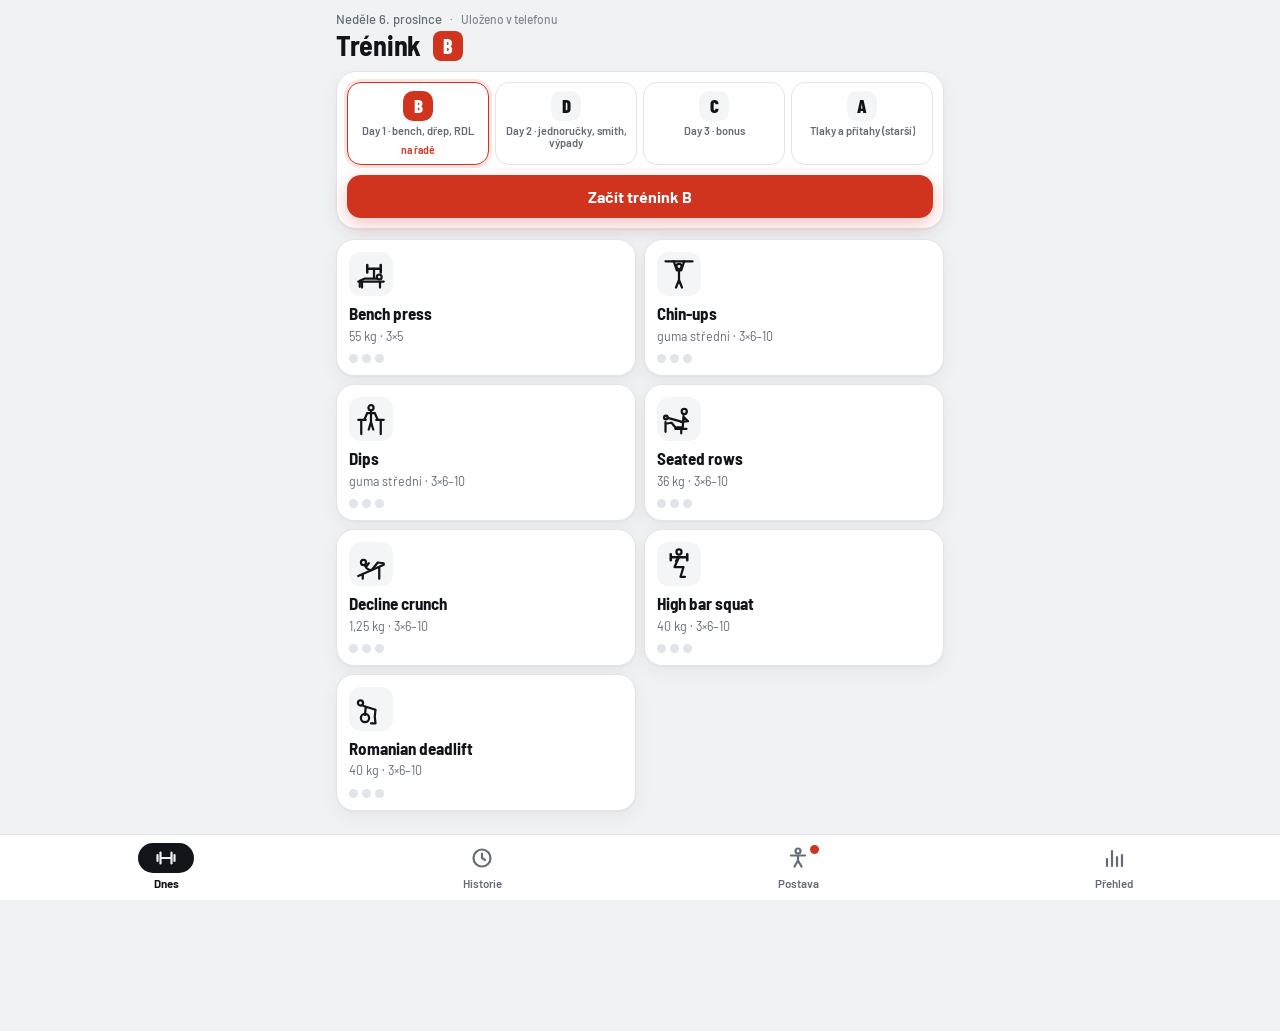
==== commit b31a5ae8: "Přehled cviků jako dlaždice, cvik se otevře přes celou obrazovku (šipky, Další, po poslední sérii sk" ====
--- a/docs/index.html
+++ b/docs/index.html
@@ -500,6 +500,59 @@
 .faces.mini { flex: none; }
 .faces.mini button { width: 34px; height: 32px; }
 .faces.mini svg { width: 20px; height: 20px; }
+
+/* ---- overview grid + full-screen exercise ---- */
+.exgrid { display: grid; grid-template-columns: repeat(2, minmax(0, 1fr)); gap: 8px; }
+.extile { position: relative; border: 1px solid var(--line); background: var(--surface); border-radius: 18px; padding: 12px; display: flex; flex-direction: column; align-items: flex-start; gap: 4px; text-align: left; min-height: 132px; box-shadow: var(--shadow); min-width: 0; }
+.extile .tt { display: flex; width: 100%; justify-content: space-between; align-items: flex-start; margin-bottom: 4px; }
+.extile .pic { width: 44px; height: 44px; border-radius: 12px; background: var(--sunken); color: var(--ink); position: relative; display: grid; place-items: center; }
+.extile .pic > svg { width: 36px; height: 36px; }
+.extile .nm { font: 700 17px/1.15 var(--semi); overflow-wrap: anywhere; }
+.extile .meta { font-size: 12.5px; color: var(--muted); line-height: 1.3; }
+.extile .dots { display: flex; flex-wrap: wrap; gap: 4px; margin-top: auto; padding-top: 6px; }
+.extile .dots i { width: 9px; height: 9px; border-radius: 50%; background: var(--line); }
+.extile .dots i.on { background: var(--good); }
+.extile .fc svg { width: 24px; height: 24px; }
+.extile.now { border: 1.5px solid var(--accent); box-shadow: 0 0 0 3px var(--accent-soft), var(--shadow); }
+.extile.now .pic { background: var(--accent); color: var(--accent-ink); }
+.extile.part .dots i:not(.on) { background: var(--warn-soft); }
+.extile.done { background: var(--good-soft); border-color: color-mix(in srgb, var(--good) 35%, var(--line)); box-shadow: none; }
+.extile.done .pic { background: var(--good); color: var(--good-ink); }
+.extile:active { transform: scale(.98); }
+.focus { position: fixed; inset: 0; z-index: 20; background: var(--bg); overflow-y: auto; -webkit-overflow-scrolling: touch; overscroll-behavior: contain; padding-top: env(safe-area-inset-top, 0px); }
+.fbar { position: sticky; top: 0; z-index: 2; display: grid; grid-template-columns: auto 1fr auto; align-items: center; gap: 8px; background: var(--bg); padding-block: 10px; padding-left: max(12px, env(safe-area-inset-left, 0px)); padding-right: max(12px, env(safe-area-inset-right, 0px)); border-bottom: 1px solid var(--line); }
+.fback { border: 0; background: transparent; font: 600 17px var(--body); color: var(--accent); padding: 6px 4px; }
+.fpos { text-align: center; font: 600 14px var(--body); color: var(--muted); font-variant-numeric: tabular-nums; }
+.fnav { display: flex; gap: 6px; }
+.fnav button { width: 40px; height: 40px; border-radius: 12px; border: 1px solid var(--line); background: var(--surface); font-size: 22px; font-weight: 700; color: var(--ink); }
+.fnav button:disabled { opacity: .3; }
+.fbody { max-width: 640px; margin: 0 auto; padding-block: 12px 180px; padding-left: max(12px, env(safe-area-inset-left, 0px)); padding-right: max(12px, env(safe-area-inset-right, 0px)); display: flex; flex-direction: column; gap: 12px; }
+.focus .ex.open { padding: 16px; gap: 14px; border-radius: 22px; }
+.focus .ex.open .ex-head { grid-template-columns: 56px minmax(0, 1fr) auto; gap: 12px; }
+.focus .ex.open .pic { width: 56px; height: 56px; border-radius: 15px; }
+.focus .ex.open .pic svg { width: 46px; height: 46px; }
+.focus .ex.open h2 { font-size: 25px; }
+.focus .ex.open .sub { font-size: 14px; }
+.focus .info { font-size: 13.5px; }
+.focus .step button { width: 48px; height: 48px; }
+.focus .step .val { font-size: 25px; min-width: 110px; }
+.focus .srows { gap: 8px; --cols: 26px minmax(0, 1fr) minmax(0, 1fr) 54px; }
+.focus .srow { padding: 6px; border-radius: 14px; }
+.focus .srow .sn { font-size: 21px; }
+.focus .nstep { height: 50px; grid-template-columns: 40px minmax(0, 1fr) 40px; border-radius: 12px; }
+.focus .nstep b { font-size: 25px; }
+.focus .chk { width: 54px; height: 50px; border-radius: 13px; }
+.focus .chk svg { width: 28px; height: 28px; }
+.focus .faces.mini button { width: 42px; height: 38px; }
+.focus .faces.mini svg { width: 24px; height: 24px; }
+.focus .pill { padding: 7px 12px; font-size: 13px; }
+.fnext { width: 100%; }
+html.focus-on, html.focus-on body { overflow: hidden; }
+html.focus-on .timer { z-index: 30; bottom: calc(12px + env(safe-area-inset-bottom, 0px)); }
+html.focus-on .toast { z-index: 31; bottom: calc(110px + env(safe-area-inset-bottom, 0px)); }
+.focus .exfoot { flex-wrap: wrap; row-gap: 8px; }
+.focus .tools { flex-wrap: wrap; overflow: visible; }
+.focus .faces.mini { margin-left: auto; }
 </style></head><body>
 <div class="wrap">
   <header class="top">
@@ -531,7 +584,7 @@
 <div class="toast" id="toast" hidden></div>
 
 <script>/* any uncaught error is shown on screen, so a screenshot tells what broke */
-const APP_VERSION = "mwbvhhwa";
+const APP_VERSION = "mwbvs0pu";
 function showError(msg) {
   try {
     let el = document.getElementById("errbar");
@@ -869,7 +922,7 @@
   const cur = defs.find(p => ex[p.k] && ex[p.k].sets.some(x => !x.done));
   return cur ? cur.k : null;
 }
-function exHtml(p, e, hint, live, isNow, isOpen = true) {
+function exHtml(p, e, hint, live, isNow, isOpen = true, inFocus = false) {
   const doneN = e.sets.filter(x => x.done).length;
   const complete = live && doneN === e.sets.length;
   const unit = p.unit === "s" ? "s" : "opakování";
@@ -923,7 +976,7 @@
     <div class="ex-head">
       <div class="pic">${pic(p.k)}${complete ? `<span class="badge">${CHECK}</span>` : ""}</div>
       <div><h2>${esc(p.name)}</h2><div class="sub">${tgt}</div></div>
-      <span class="headr">${tag}<button type="button" class="close" data-act="open" data-k="${p.k}" aria-expanded="true" aria-label="Zavřít ${esc(p.name)}">⌃</button></span>
+      <span class="headr">${tag}${inFocus ? "" : `<button type="button" class="close" data-act="open" data-k="${p.k}" aria-expanded="true" aria-label="Zavřít ${esc(p.name)}">⌃</button>`}</span>
     </div>
     ${info.length ? `<p class="info">${info.join(" · ")}</p>` : ""}
     ${load}
@@ -942,6 +995,37 @@
   const s = active();
   return renderToday2(s);
 }
+/* overview = grid of tiles; tapping one opens that exercise full screen */
+let focusK = null;
+function tileHtml(p, e, isNow) {
+  const doneN = e.sets.filter(x => x.done).length, complete = doneN === e.sets.length;
+  const main = e.kg == null ? (p.needKg ? "nastav kg" : e.band && e.band !== "none" ? "guma " + bandName(e.band) : "vlastní váha") : fmt(e.kg) + (p.perHand ? " kg/ruka" : " kg");
+  const reps = p.open ? "max" : p.min === p.max ? p.min : p.min + "–" + p.max;
+  const state = complete ? "done" : isNow ? "now" : doneN ? "part" : "todo";
+  const dots = e.sets.map(x => `<i class="${x.done ? "on" : ""}"></i>`).join("");
+  return `<button type="button" class="extile ${state}" id="ex-${p.k}" data-act="focus" data-k="${p.k}" aria-label="${esc(p.name)}, ${main}, ${doneN} z ${e.sets.length} sérií${complete ? ", hotovo" : ""}">
+    <span class="tt"><span class="pic">${pic(p.k)}${complete ? `<span class="badge">${CHECK}</span>` : ""}</span>${isNow && !complete ? `<span class="tag now">Teď</span>` : e.feel && complete ? `<span class="fc ${e.feel}">${face(e.feel)}</span>` : ""}</span>
+    <span class="nm">${esc(p.name)}</span>
+    <span class="meta">${main} · ${e.sets.length}×${reps}${p.unit === "s" ? " s" : ""}</span>
+    <span class="dots" aria-hidden="true">${dots}</span>
+  </button>`;
+}
+function focusHtml(s, defs, nowK) {
+  const i = defs.findIndex(p => p.k === focusK); if (i < 0) return "";
+  const p = defs[i], e = s.ex[p.k], prev = defs[i - 1], next = defs[i + 1];
+  const nextTodo = defs.slice(i + 1).concat(defs.slice(0, i)).find(d => s.ex[d.k].sets.some(x => !x.done));
+  return `<div class="focus" role="dialog" aria-modal="true" aria-label="${esc(p.name)}">
+    <div class="fbar">
+      <button type="button" class="fback" data-act="unfocus" data-k="${p.k}">‹ Cviky</button>
+      <span class="fpos">${i + 1} / ${defs.length}</span>
+      <span class="fnav"><button type="button" data-act="focus" data-k="${prev ? prev.k : p.k}" aria-label="Předchozí cvik" ${prev ? "" : "disabled"}>‹</button><button type="button" data-act="focus" data-k="${next ? next.k : p.k}" aria-label="Další cvik" ${next ? "" : "disabled"}>›</button></span>
+    </div>
+    <div class="fbody">
+      ${exHtml(p, e, s.hints && s.hints[p.k], true, p.k === nowK, true, true)}
+      ${nextTodo && nextTodo.k !== p.k ? `<button type="button" class="btn ghost fnext" data-act="focus" data-k="${nextTodo.k}">Další: ${esc(nextTodo.name)} ›</button>` : `<button type="button" class="btn fnext" data-act="unfocus" data-k="${p.k}">Zpět na přehled</button>`}
+    </div>
+  </div>`;
+}
 function renderToday2(s) {
   if (!s) {
     const preview = getDraft(), pid = preview.plan;
@@ -950,12 +1034,13 @@
     return `<div class="intro">
       <div class="plans" role="group" aria-label="Plán">${PLAN_IDS.map(id => `<button type="button" data-a="pick" data-p="${id}" aria-pressed="${id === pid}"><b>${id}</b><span>${PLANS[id].title}</span>${id === next ? "<i>na řadě</i>" : ""}</button>`).join("")}</div>
       <button class="btn" id="start" type="button">Začít trénink ${pid}</button></div>
-      <div class="exlist">${(() => { const defs = planOf(preview), ok = shownOpen = openKeyOf(defs, preview.ex); return defs.map(p => exHtml(p, preview.ex[p.k], preview.hints[p.k], true, false, p.k === ok)).join(""); })()}</div>`;
+      <div class="exgrid">${planOf(preview).map(p => tileHtml(p, preview.ex[p.k], false)).join("")}</div>
+      ${focusK ? focusHtml(preview, planOf(preview), null) : ""}`;
   }
   const defs = planOf(s);
   const nowK = (defs.find(p => s.ex[p.k].sets.some(x => !x.done)) || {}).k;
-  const ok = shownOpen = openKeyOf(defs, s.ex);
-  return `<div class="exlist">${defs.map(p => exHtml(p, s.ex[p.k], s.hints && s.hints[p.k], true, p.k === nowK, p.k === ok)).join("")}</div>
+  return `<div class="exgrid">${defs.map(p => tileHtml(p, s.ex[p.k], p.k === nowK)).join("")}</div>
+    ${focusK ? focusHtml(s, defs, nowK) : ""}
     ${addHtml(s)}
     <div class="finish">
       <button class="btn${nowK ? "" : " good"}" id="finish" type="button">Dokončit trénink</button>
@@ -1030,7 +1115,9 @@
 function render2() {
   { const cur = active(); if (cur && ensureEx(cur)) store.save(cur); }
   const a = document.activeElement, fid = a && a.id && (a.tagName === "INPUT" || a.tagName === "TEXTAREA") ? a.id : null, sel = fid ? [a.selectionStart, a.selectionEnd] : null;
+  const fOld = document.querySelector(".focus"), fTop = fOld ? fOld.scrollTop : 0;
   $("#app").innerHTML = view === "today" ? renderToday() : view === "hist" ? renderHist() : view === "body" ? renderBody() : renderOv();
+  { const f = document.querySelector(".focus"); if (f && fTop) f.scrollTop = fTop; }
   if (fid && $("#" + fid)) { const el = $("#" + fid); el.focus({ preventScroll: true }); try { el.setSelectionRange(sel[0], sel[1]); } catch {} }
   popAt = null;
   const cur = active(), pl = cur ? planId(cur) : (pickPlan || nextPlan());
@@ -1038,6 +1125,7 @@
   $("#hdate").textContent = new Date().toLocaleDateString("cs-CZ", { weekday: "long", day: "numeric", month: "long" });
   document.querySelectorAll(".tabs button").forEach(b => b.setAttribute("aria-selected", b.dataset.view === view));
   $("#tab-body").classList.toggle("due", !body[isoWeek(new Date())]);
+  document.documentElement.classList.toggle("focus-on", view === "today" && !!$(".focus"));
   const s = active();
   $("#progress").hidden = !s;
   if (s) {
@@ -1494,7 +1582,7 @@
     if (Object.keys(bodyDraft.v).every(k => out[k] === null)) { bodyMsg = "Vyplň aspoň váhu nebo jednu míru."; render(); return; }
     body[out.id] = out; bodyStore.save(out); bodyDraft = null; bodyMsg = ""; toast("Míry uloženy"); render(); return;
   }
-  if (a === "pick") { pickPlan = b.dataset.p; openK = null; render(); return; }
+  if (a === "pick") { pickPlan = b.dataset.p; openK = null; focusK = null; render(); return; }
   if (a === "ovmode") { ov = { mode: b.dataset.m, offset: 0 }; pdfMsg = ""; render(); return; }
   if (a === "ovnav") { ov.offset = Math.min(0, ov.offset + +b.dataset.d); pdfMsg = ""; render(); return; }
   if (a === "pdf") { savePdf(b.dataset.scope, b); return; }
@@ -1508,6 +1596,7 @@
 });
 
 /* ---------- events ---------- */
+window.addEventListener("popstate", () => { if (focusK) { focusK = null; render(); } });
 document.querySelector(".tabs").addEventListener("click", e => {
   const b = e.target.closest("button"); if (!b) return; view = b.dataset.view; pendingDelete = null; render();
 });
@@ -1518,11 +1607,11 @@
 $("#app").addEventListener("keydown", e => { if (e.key === "Enter" && e.target.closest(".addbox")) { e.preventDefault(); $("#add-go") && $("#add-go").click(); } });
 $("#app").addEventListener("click", e => {
   const b = e.target.closest("button"); if (!b) return;
-  if (b.id === "start") { beginSession(getDraft()); render(); window.scrollTo(0, 0); return; }
+  if (b.id === "start") { beginSession(getDraft()); render(); if (!focusK) window.scrollTo(0, 0); return; }
   if (b.id !== "discard") pendingDiscard = false;
   const s = active();
   if (b.id === "finish" && s) {
-    s.finishedAt = new Date().toISOString(); store.save(s); draftSess = null;
+    s.finishedAt = new Date().toISOString(); store.save(s); draftSess = null; focusK = null;
     clearInterval(tInt); $("#timer").hidden = true; try { wake && wake.release(); } catch {}
     toast("Trénink uložen"); view = "hist"; render(); window.scrollTo(0, 0); return;
   }
@@ -1575,6 +1664,8 @@
   const live = !!sessions[s.id];
   const save = () => { if (live) store.save(s); };
   const p = planOf(s).find(x => x.k === b.dataset.k), ex = s.ex[p.k];
+  if (act === "focus") { focusK = p.k; render(); const f = $(".focus"); if (f) f.scrollTop = 0; if (!IS_ARTIFACT) { try { if (!history.state || !history.state.focus) history.pushState({ focus: 1 }, ""); } catch {} } return; }
+  if (act === "unfocus") { focusK = null; render(); return; }
   if (act === "open") { openK = shownOpen === p.k ? "__none" : p.k; render(); const c = $("#ex-" + p.k); c && c.scrollIntoView({ block: "start", behavior: smooth() }); return; }
   if (act === "bandopen") { bandOpen[p.k] = true; render(); return; }
   if (act === "noteopen") { noteOpen[p.k] = true; render(); const t = $("#note-" + p.k); t && t.focus(); return; }
@@ -1593,12 +1684,15 @@
   if (act === "done") {
     const i = +b.dataset.i, x = ex.sets[i]; x.done = !x.done;
     if (x.done) { popAt = p.k + i; startTimer(p.rest, `${p.name}, série ${i + 1}`); }
-    if (x.done && ex.sets.every(y => y.done)) { nextUp = true; openK = null; }
+    if (x.done && ex.sets.every(y => y.done)) {
+      nextUp = true; openK = null;
+      if (focusK) { const defs = planOf(s), i = defs.findIndex(d => d.k === p.k); const nt = defs.slice(i + 1).concat(defs.slice(0, i)).find(d => s.ex[d.k].sets.some(y => !y.done)); setTimeout(() => { focusK = nt ? nt.k : null; render(); const f = $(".focus"); if (f) f.scrollTop = 0; if (nt) toast("Další: " + nt.name); }, 600); }
+    }
   }
   save(); render();
   if (nextUp) {
     nextUp = false;
-    const nx = shownOpen && $("#ex-" + shownOpen);
+    const nx = !focusK && shownOpen && $("#ex-" + shownOpen);
     if (nx) { setTimeout(() => nx.scrollIntoView({ block: "start", behavior: smooth() }), 350); return; }
   }
   if (act === "done" || act === "feel" || act === "rep" || act === "skg" || act === "kg") {
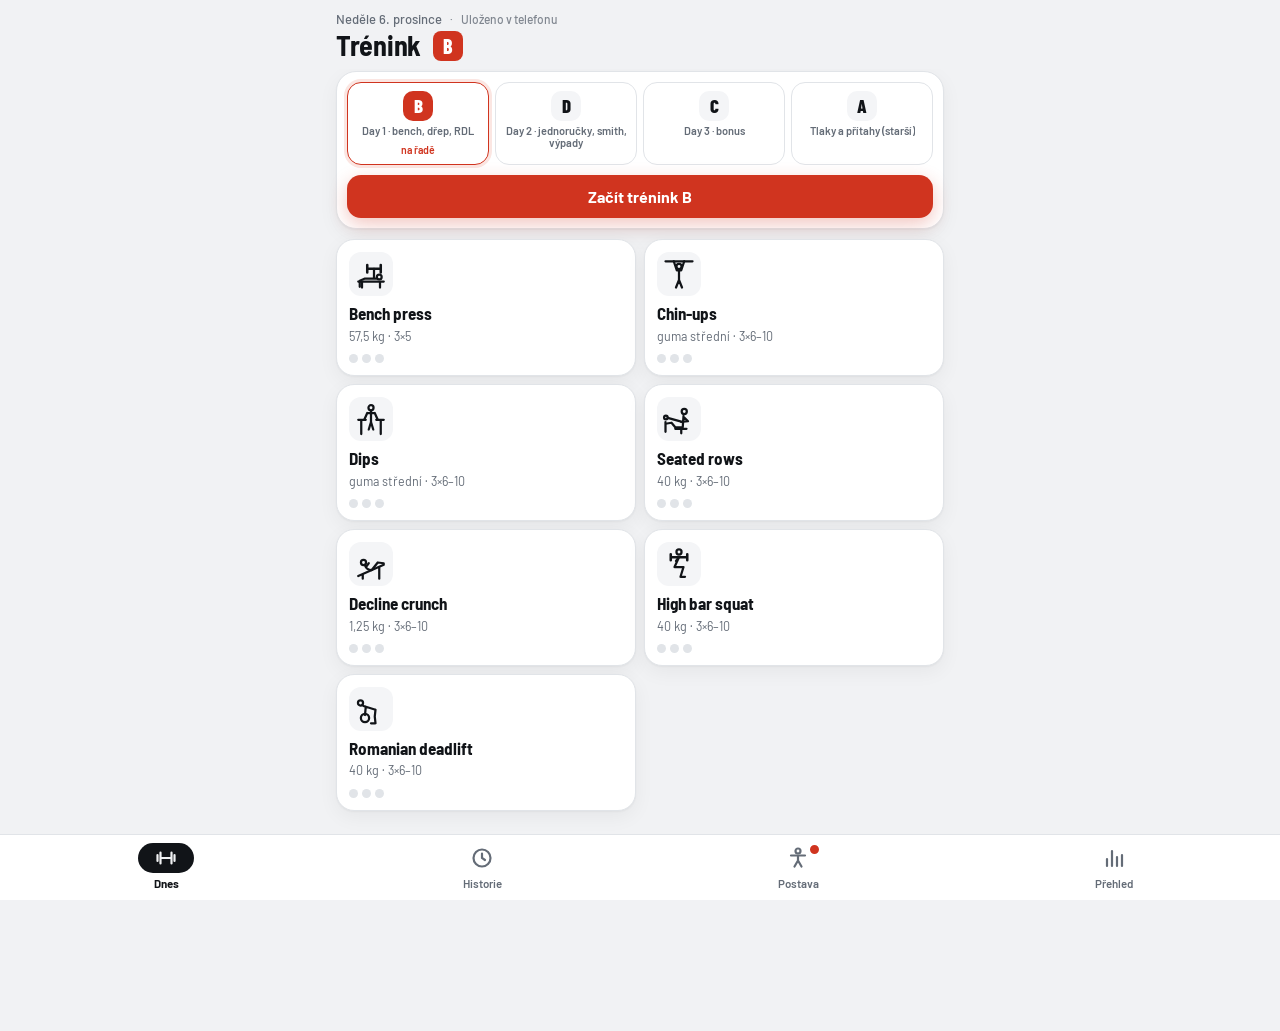
==== commit 901bdc75: "Plán B od 16. 11.: bench 57,5, veslování 40, ostatní beze změny; při stejné zátěži z plánu zůstává p" ====
--- a/docs/index.html
+++ b/docs/index.html
@@ -584,7 +584,7 @@
 <div class="toast" id="toast" hidden></div>
 
 <script>/* any uncaught error is shown on screen, so a screenshot tells what broke */
-const APP_VERSION = "mwbvs0pu";
+const APP_VERSION = "mwj3h3vi";
 function showError(msg) {
   try {
     let el = document.getElementById("errbar");
@@ -624,7 +624,7 @@
   rdl:   `<circle cx="10" cy="16" r="3.4"/><path d="M14 20l16 5M30 25l-1 9 1 9h-6M17 21l-1 11"/><circle cx="16" cy="36" r="5.5"/>`,
 };
 /* exercises that share a drawing */
-const PIC_ALIAS = { dbpress: "ohp", scapshrug: "scap", apullup: "pullup", smithinc: "incbench", smithrow: "ringrow" };
+const PIC_ALIAS = { whang: "hammer", dbpress: "ohp", scapshrug: "scap", apullup: "pullup", smithinc: "incbench", smithrow: "ringrow" };
 const pic = (k, cls = "") => `<svg viewBox="0 0 48 48" class="${cls}" aria-hidden="true" ${S}>${PIC[k] || PIC[PIC_ALIAS[k]] || PIC.custom}</svg>`;
 const CHECK = `<svg viewBox="0 0 24 24" aria-hidden="true" fill="none" stroke="currentColor" stroke-width="3.5" stroke-linecap="round" stroke-linejoin="round"><path d="M5 12.5l4.5 4.5L19 7.5"/></svg>`;
 const FACES = {
@@ -644,23 +644,24 @@
     { k: "incbench", name: "Bench press na horní prsa", note: "Lavice: posunutí 4 zezadu, dva kolíky.", sets: 15, min: 2, max: 2, kg: 50, inc: 2.5, bar: true, rest: 90 },
   ] },
   B: { title: "Day 1 · bench, dřep, RDL", items: [
-    { k: "bench",  name: "Bench press",       sets: 3, min: 5, max: 5,  kg: 55, inc: 2.5, bar: true, rest: 180, since: "2026-11-10" },
-    { k: "chin",   name: "Chin-ups",          sets: 3, min: 6, max: 10, kg: null, inc: 2.5, band: "medium", assist: true, rest: 120 },
-    { k: "dips",   name: "Dips",              sets: 3, min: 6, max: 10, kg: null, inc: 2.5, band: "medium", assist: true, rest: 120 },
-    { k: "row",    name: "Seated rows",       sets: 3, min: 6, max: 10, kg: 36, inc: 2, rest: 90, since: "2026-11-10" },
-    { k: "crunch", name: "Decline crunch",    note: "Se zátěží, kotouč na hrudi.", sets: 3, min: 6, max: 10, kg: 1.25, inc: 1.25, rest: 60, since: "2026-11-10" },
-    { k: "squat",  name: "High bar squat",    sets: 3, min: 6, max: 10, kg: 40, inc: 2.5, bar: true, rest: 150, since: "2026-11-10" },
-    { k: "rdl",    name: "Romanian deadlift", sets: 3, min: 6, max: 10, kg: 40, inc: 2.5, bar: true, rest: 120, since: "2026-11-10" },
+    { k: "bench",  name: "Bench press",       sets: 3, min: 5, max: 5,  kg: 57.5, inc: 2.5, bar: true, rest: 180, since: "2026-11-16" },
+    { k: "chin",   name: "Chin-ups",          sets: 3, min: 6, max: 10, kg: null, inc: 2.5, band: "medium", assist: true, rest: 120, since: "2026-11-16" },
+    { k: "dips",   name: "Dips",              sets: 3, min: 6, max: 10, kg: null, inc: 2.5, band: "medium", assist: true, rest: 120, since: "2026-11-16" },
+    { k: "row",    name: "Seated rows",       sets: 3, min: 6, max: 10, kg: 40, inc: 2, rest: 90, since: "2026-11-16" },
+    { k: "crunch", name: "Decline crunch",    note: "Se zátěží, kotouč na hrudi.", sets: 3, min: 6, max: 10, kg: 1.25, inc: 1.25, rest: 60, since: "2026-11-16" },
+    { k: "squat",  name: "High bar squat",    sets: 3, min: 6, max: 10, kg: 40, inc: 2.5, bar: true, rest: 150, since: "2026-11-16" },
+    { k: "rdl",    name: "Romanian deadlift", sets: 3, min: 6, max: 10, kg: 40, inc: 2.5, bar: true, rest: 120, since: "2026-11-16" },
   ] },
   D: { title: "Day 2 · jednoručky, smith, výpady", items: [
-    { k: "dbpress",   name: "Seated dumbbell press", note: "Váha je na jednu ruku.", sets: 3, min: 6, max: 10, kg: 7.5, inc: 2.5, perHand: true, rest: 120 },
+    { k: "dbpress",   name: "Seated dumbbell press", note: "Váha je na jednu ruku.", sets: 3, min: 6, max: 10, kg: 10, inc: 2.5, perHand: true, rest: 120, since: "2026-11-13" },
     { k: "scapshrug", name: "Hanging scapula shrugs", note: "Ve visu jen lopatky nahoru a dolů, paže rovné.", sets: 2, min: 6, max: 10, kg: null, inc: 2.5, noProg: true, rest: 60 },
-    { k: "apullup",   name: "Assisted pull-ups", sets: 3, min: 6, max: 10, kg: null, inc: 2.5, band: "heavy", assist: true, rest: 120 },
-    { k: "smithinc",  name: "Incline press (Smith)", sets: 3, min: 6, max: 10, kg: 52.5, inc: 2.5, rest: 150 },
+    { k: "whang",     name: "Weighted hang", note: "Vis se závažím na opasku. Čas je v sekundách, uprav podle sebe.", sets: 2, min: 20, max: 40, step: 5, unit: "s", kg: 20, inc: 2.5, rest: 90, since: "2026-11-13" },
+    { k: "apullup",   name: "Assisted pull-ups", sets: 3, min: 6, max: 10, kg: null, inc: 2.5, band: "medium", assist: true, rest: 120, since: "2026-11-13" },
+    { k: "smithinc",  name: "Incline press (Smith)", sets: 3, min: 6, max: 10, kg: 55, inc: 2.5, rest: 150, since: "2026-11-13" },
     { k: "smithrow",  name: "Smith machine rows", note: "Přítahy vlastní vahou pod osou Smithova stroje.", sets: 3, min: 6, max: 10, kg: null, inc: 2.5, noProg: true, rest: 90 },
-    { k: "lunge",     name: "Walking lunges", note: "Chůze s jednoručkami 2 × 5 kg. Opakování = kroky na každou nohu.", sets: 3, min: 6, max: 10, kg: 5, inc: 2.5, perHand: true, rest: 120 },
-    { k: "lyingcurl", name: "Lying leg curls", note: "Dolů pomalu, 3 s.", sets: 3, min: 6, max: 10, kg: 20, inc: 2.5, rest: 90 },
-    { k: "legraise",  name: "Supported leg lifts", sets: 3, min: 6, max: 10, kg: null, inc: 2.5, noProg: true, rest: 60 },
+    { k: "lunge",     name: "Walking lunges", note: "Chůze s jednoručkou v každé ruce. Opakování = kroky na každou nohu.", sets: 3, min: 6, max: 10, kg: 10, inc: 2.5, perHand: true, rest: 120, since: "2026-11-13" },
+    { k: "lyingcurl", name: "Lying leg curls", note: "Každé opakování dolů pomalu, 3 s.", sets: 3, min: 6, max: 10, kg: 24, inc: 2, rest: 90, since: "2026-11-13" },
+    { k: "legraise",  name: "Supported leg lifts", note: "Se zátěží mezi chodidly.", sets: 3, min: 6, max: 10, kg: 5, inc: 2.5, rest: 60, since: "2026-11-13" },
   ] },
   C: { title: "Day 3 · bonus", items: [
     { k: "hammer",  name: "Hammer pull-ups", note: "Úchop dlaněmi k sobě.", sets: 3, min: 10, max: 10, kg: null, inc: 2.5, band: "heavy", assist: true, rest: 120 },
@@ -847,8 +848,11 @@
   /* the coach changed this exercise after the last time it was done: his numbers win */
   const at = lastAt(p.k, exceptId);
   if (p.since && at && at.slice(0, 10) < p.since) {
+    /* same load as the normal suggestion: keep the rep progress, only mention the plan */
+    const g = suggest({ ...p, since: null }, exceptId);
+    if ((g.kg ?? null) === (p.kg ?? null) && (!p.band || g.band === p.band)) return { ...g, note: `Podle plánu od ${p.since.slice(8, 10).replace(/^0/, "")}. ${p.since.slice(5, 7).replace(/^0/, "")}. ` + g.note };
     const was = setsTxt(last.sets.filter(x => x.done).map(x => ({ reps: x.reps, kg: kgOf(last, x) })), last.band);
-    return { ...base, band: p.band || last.band || "none", note: `Nový plán od ${p.since.slice(8, 10).replace(/^0/, "")}. ${p.since.slice(5, 7).replace(/^0/, "")}.: <b>${p.kg != null ? fmt(p.kg) + " kg" : "vlastní váha"}</b>. Minule ${was}.`, up: p.kg != null && last.kg != null && p.kg > last.kg };
+    return { ...base, band: p.band || last.band || "none", note: `Nový plán od ${p.since.slice(8, 10).replace(/^0/, "")}. ${p.since.slice(5, 7).replace(/^0/, "")}.: <b>${p.kg != null ? fmt(p.kg) + " kg" : p.band && p.band !== "none" ? "guma " + bandName(p.band) : "vlastní váha"}</b>. Minule ${was}.`, up: p.kg != null && last.kg != null && p.kg > last.kg };
   }
   const ls = last.sets.map(x => ({ reps: x.reps, kg: kgOf(last, x), done: x.done }));
   const done = ls.filter(x => x.done);
